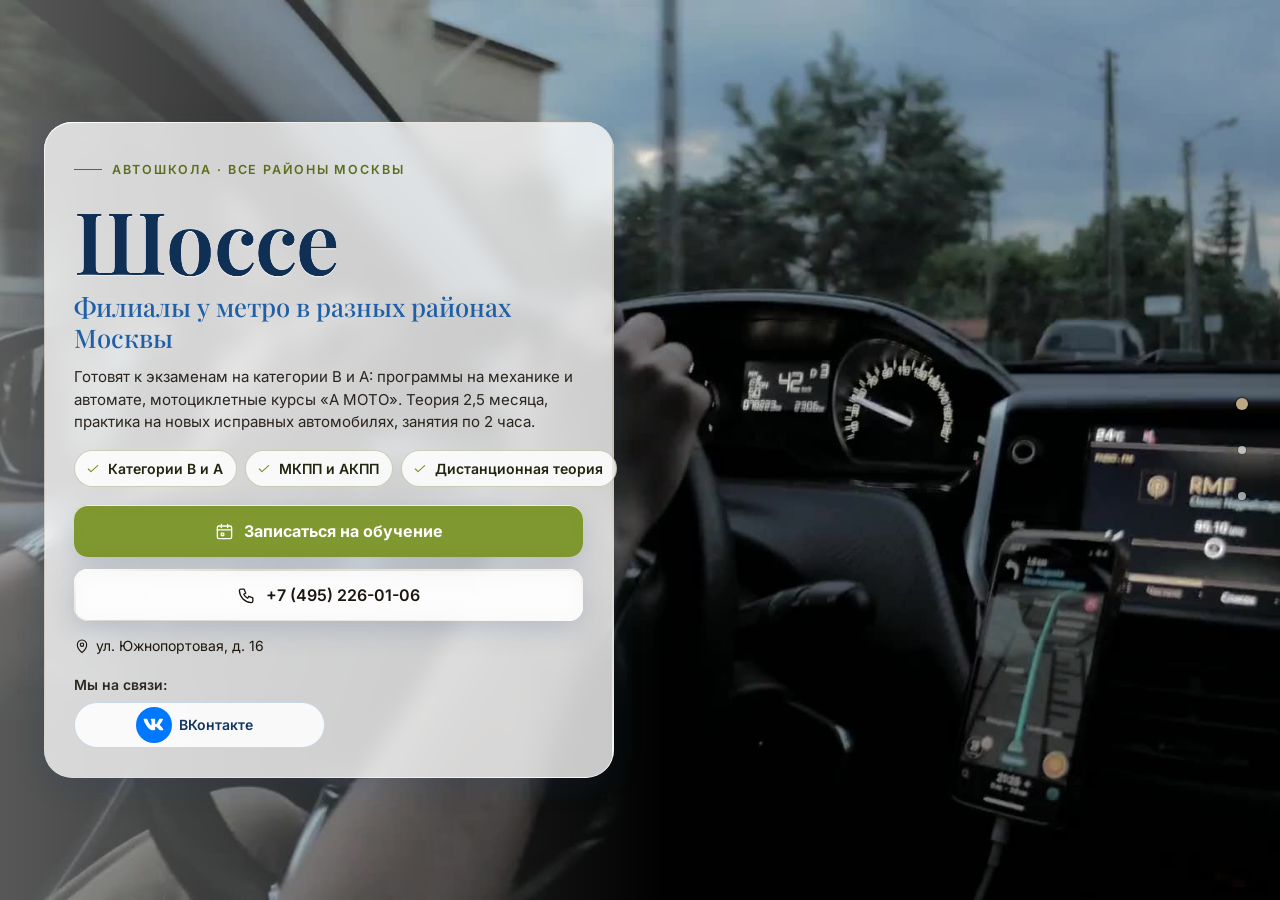
==== index.html @ 7fe6a86d "Автошкола: этап 1 — главная, цены, контакты" ====
<!DOCTYPE html>
<html lang="ru" data-theme="light">
<head>
<meta charset="utf-8">
<meta name="viewport" content="width=device-width, initial-scale=1, viewport-fit=cover">
<title>Автошкола «Шоссе» — права категории B в Москве, филиалы у метро, от 20 000 ₽</title>
<meta name="description" content="Автошкола «Шоссе» в Москве: категории B и A, МКПП и АКПП, практика на новых автомобилях, филиалы у метро. Программы от 20 000 ₽. Телефон +7 (495) 226-01-06.">
<meta name="robots" content="noindex, nofollow, noarchive">
<meta name="geo.region" content="RU-SPE">
<meta name="geo.placename" content="Санкт-Петербург">
<meta name="geo.position" content="59.8944504;30.4585142">
<meta name="ICBM" content="59.8944504, 30.4585142">
<meta property="og:type" content="website">
<meta property="og:locale" content="ru_RU">
<meta property="og:site_name" content="Автошкола «Шоссе»">
<meta property="og:title" content="Автошкола «Шоссе» — права категории B в Москве, филиалы у метро, от 20 000 ₽">
<meta property="og:description" content="Автошкола «Шоссе» в Москве: категории B и A, МКПП и АКПП, практика на новых автомобилях, филиалы у метро. Программы от 20 000 ₽. Телефон +7 (495) 226-01-06.">
<meta name="twitter:card" content="summary_large_image">
<meta name="twitter:title" content="Автошкола «Шоссе» — права категории B в Москве, филиалы у метро, от 20 000 ₽">
<meta name="twitter:description" content="Автошкола «Шоссе» в Москве: категории B и A, МКПП и АКПП, практика на новых автомобилях, филиалы у метро. Программы от 20 000 ₽. Телефон +7 (495) 226-01-06.">
<meta name="theme-color" content="#fbfef0">
<link rel="icon" href="data:image/svg+xml,%3Csvg%20xmlns%3D%22http%3A//www.w3.org/2000/svg%22%20viewBox%3D%220%200%2064%2064%22%3E%3Crect%20width%3D%2264%22%20height%3D%2264%22%20rx%3D%2214%22%20fill%3D%22%231f5fa8%22/%3E%3Ccircle%20cx%3D%2232%22%20cy%3D%2232%22%20r%3D%2217%22%20fill%3D%22none%22%20stroke%3D%22%23fff%22%20stroke-width%3D%225%22/%3E%3Ccircle%20cx%3D%2232%22%20cy%3D%2232%22%20r%3D%225%22%20fill%3D%22%23ffc54d%22/%3E%3C/svg%3E">
<script>document.documentElement.classList.add('js');try{var _i=parseInt(localStorage.getItem('nb_fs2'),10),_f=[1,1.15,1.3,1.5][_i];if(_f)document.documentElement.style.setProperty('--fs',_f)}catch(e){}</script>
<style id="hero-timing">:root{--hero-d:1.2s}</style>
<link rel="preload" as="image" href="img/hero-poster.jpg" fetchpriority="high">
<!-- шрифты лежат внутри сайта: Google Fonts у российской аудитории режется -->
<style>
@font-face{font-family:'Inter';font-style:normal;font-weight:400;font-display:swap;src:url(assets/fonts/inter-400-cyrillic-ext.woff2) format('woff2');unicode-range:U+0460-052F, U+1C80-1C8A, U+20B4, U+2DE0-2DFF, U+A640-A69F, U+FE2E-FE2F}
@font-face{font-family:'Inter';font-style:normal;font-weight:400;font-display:swap;src:url(assets/fonts/inter-400-cyrillic.woff2) format('woff2');unicode-range:U+0301, U+0400-045F, U+0490-0491, U+04B0-04B1, U+2116}
@font-face{font-family:'Inter';font-style:normal;font-weight:400;font-display:swap;src:url(assets/fonts/inter-400-latin-ext.woff2) format('woff2');unicode-range:U+0100-02BA, U+02BD-02C5, U+02C7-02CC, U+02CE-02D7, U+02DD-02FF, U+0304, U+0308, U+0329, U+1D00-1DBF, U+1E00-1E9F, U+1EF2-1EFF, U+2020, U+20A0-20AB, U+20AD-20C0, U+2113, U+2C60-2C7F, U+A720-A7FF}
@font-face{font-family:'Inter';font-style:normal;font-weight:400;font-display:swap;src:url(assets/fonts/inter-400-latin.woff2) format('woff2');unicode-range:U+0000-00FF, U+0131, U+0152-0153, U+02BB-02BC, U+02C6, U+02DA, U+02DC, U+0304, U+0308, U+0329, U+2000-206F, U+20AC, U+2122, U+2191, U+2193, U+2212, U+2215, U+FEFF, U+FFFD}
@font-face{font-family:'Inter';font-style:normal;font-weight:500;font-display:swap;src:url(assets/fonts/inter-500-cyrillic-ext.woff2) format('woff2');unicode-range:U+0460-052F, U+1C80-1C8A, U+20B4, U+2DE0-2DFF, U+A640-A69F, U+FE2E-FE2F}
@font-face{font-family:'Inter';font-style:normal;font-weight:500;font-display:swap;src:url(assets/fonts/inter-500-cyrillic.woff2) format('woff2');unicode-range:U+0301, U+0400-045F, U+0490-0491, U+04B0-04B1, U+2116}
@font-face{font-family:'Inter';font-style:normal;font-weight:500;font-display:swap;src:url(assets/fonts/inter-500-latin-ext.woff2) format('woff2');unicode-range:U+0100-02BA, U+02BD-02C5, U+02C7-02CC, U+02CE-02D7, U+02DD-02FF, U+0304, U+0308, U+0329, U+1D00-1DBF, U+1E00-1E9F, U+1EF2-1EFF, U+2020, U+20A0-20AB, U+20AD-20C0, U+2113, U+2C60-2C7F, U+A720-A7FF}
@font-face{font-family:'Inter';font-style:normal;font-weight:500;font-display:swap;src:url(assets/fonts/inter-500-latin.woff2) format('woff2');unicode-range:U+0000-00FF, U+0131, U+0152-0153, U+02BB-02BC, U+02C6, U+02DA, U+02DC, U+0304, U+0308, U+0329, U+2000-206F, U+20AC, U+2122, U+2191, U+2193, U+2212, U+2215, U+FEFF, U+FFFD}
@font-face{font-family:'Inter';font-style:normal;font-weight:600;font-display:swap;src:url(assets/fonts/inter-600-cyrillic-ext.woff2) format('woff2');unicode-range:U+0460-052F, U+1C80-1C8A, U+20B4, U+2DE0-2DFF, U+A640-A69F, U+FE2E-FE2F}
@font-face{font-family:'Inter';font-style:normal;font-weight:600;font-display:swap;src:url(assets/fonts/inter-600-cyrillic.woff2) format('woff2');unicode-range:U+0301, U+0400-045F, U+0490-0491, U+04B0-04B1, U+2116}
@font-face{font-family:'Inter';font-style:normal;font-weight:600;font-display:swap;src:url(assets/fonts/inter-600-latin-ext.woff2) format('woff2');unicode-range:U+0100-02BA, U+02BD-02C5, U+02C7-02CC, U+02CE-02D7, U+02DD-02FF, U+0304, U+0308, U+0329, U+1D00-1DBF, U+1E00-1E9F, U+1EF2-1EFF, U+2020, U+20A0-20AB, U+20AD-20C0, U+2113, U+2C60-2C7F, U+A720-A7FF}
@font-face{font-family:'Inter';font-style:normal;font-weight:600;font-display:swap;src:url(assets/fonts/inter-600-latin.woff2) format('woff2');unicode-range:U+0000-00FF, U+0131, U+0152-0153, U+02BB-02BC, U+02C6, U+02DA, U+02DC, U+0304, U+0308, U+0329, U+2000-206F, U+20AC, U+2122, U+2191, U+2193, U+2212, U+2215, U+FEFF, U+FFFD}
@font-face{font-family:'Inter';font-style:normal;font-weight:700;font-display:swap;src:url(assets/fonts/inter-700-cyrillic-ext.woff2) format('woff2');unicode-range:U+0460-052F, U+1C80-1C8A, U+20B4, U+2DE0-2DFF, U+A640-A69F, U+FE2E-FE2F}
@font-face{font-family:'Inter';font-style:normal;font-weight:700;font-display:swap;src:url(assets/fonts/inter-700-cyrillic.woff2) format('woff2');unicode-range:U+0301, U+0400-045F, U+0490-0491, U+04B0-04B1, U+2116}
@font-face{font-family:'Inter';font-style:normal;font-weight:700;font-display:swap;src:url(assets/fonts/inter-700-latin-ext.woff2) format('woff2');unicode-range:U+0100-02BA, U+02BD-02C5, U+02C7-02CC, U+02CE-02D7, U+02DD-02FF, U+0304, U+0308, U+0329, U+1D00-1DBF, U+1E00-1E9F, U+1EF2-1EFF, U+2020, U+20A0-20AB, U+20AD-20C0, U+2113, U+2C60-2C7F, U+A720-A7FF}
@font-face{font-family:'Inter';font-style:normal;font-weight:700;font-display:swap;src:url(assets/fonts/inter-700-latin.woff2) format('woff2');unicode-range:U+0000-00FF, U+0131, U+0152-0153, U+02BB-02BC, U+02C6, U+02DA, U+02DC, U+0304, U+0308, U+0329, U+2000-206F, U+20AC, U+2122, U+2191, U+2193, U+2212, U+2215, U+FEFF, U+FFFD}
@font-face{font-family:'Playfair Display';font-style:normal;font-weight:500;font-display:swap;src:url(assets/fonts/playfair-display-500-cyrillic.woff2) format('woff2');unicode-range:U+0301, U+0400-045F, U+0490-0491, U+04B0-04B1, U+2116}
@font-face{font-family:'Playfair Display';font-style:normal;font-weight:500;font-display:swap;src:url(assets/fonts/playfair-display-500-latin-ext.woff2) format('woff2');unicode-range:U+0100-02BA, U+02BD-02C5, U+02C7-02CC, U+02CE-02D7, U+02DD-02FF, U+0304, U+0308, U+0329, U+1D00-1DBF, U+1E00-1E9F, U+1EF2-1EFF, U+2020, U+20A0-20AB, U+20AD-20C0, U+2113, U+2C60-2C7F, U+A720-A7FF}
@font-face{font-family:'Playfair Display';font-style:normal;font-weight:500;font-display:swap;src:url(assets/fonts/playfair-display-500-latin.woff2) format('woff2');unicode-range:U+0000-00FF, U+0131, U+0152-0153, U+02BB-02BC, U+02C6, U+02DA, U+02DC, U+0304, U+0308, U+0329, U+2000-206F, U+20AC, U+2122, U+2191, U+2193, U+2212, U+2215, U+FEFF, U+FFFD}
@font-face{font-family:'Playfair Display';font-style:normal;font-weight:600;font-display:swap;src:url(assets/fonts/playfair-display-600-cyrillic.woff2) format('woff2');unicode-range:U+0301, U+0400-045F, U+0490-0491, U+04B0-04B1, U+2116}
@font-face{font-family:'Playfair Display';font-style:normal;font-weight:600;font-display:swap;src:url(assets/fonts/playfair-display-600-latin-ext.woff2) format('woff2');unicode-range:U+0100-02BA, U+02BD-02C5, U+02C7-02CC, U+02CE-02D7, U+02DD-02FF, U+0304, U+0308, U+0329, U+1D00-1DBF, U+1E00-1E9F, U+1EF2-1EFF, U+2020, U+20A0-20AB, U+20AD-20C0, U+2113, U+2C60-2C7F, U+A720-A7FF}
@font-face{font-family:'Playfair Display';font-style:normal;font-weight:600;font-display:swap;src:url(assets/fonts/playfair-display-600-latin.woff2) format('woff2');unicode-range:U+0000-00FF, U+0131, U+0152-0153, U+02BB-02BC, U+02C6, U+02DA, U+02DC, U+0304, U+0308, U+0329, U+2000-206F, U+20AC, U+2122, U+2191, U+2193, U+2212, U+2215, U+FEFF, U+FFFD}
/* ===== Notary site — generator stylesheet (light warm base, dark theme by toggle) ===== */
:root{
  --p100:#665230; --p90:#97825e; --p80:#bba887; --p70:#c2b9a9; --p50:#dad5ce; --p40:#e0dedb;
  --p30:#eeece9; --p20:#f1f1f0; --p10:#f8f8f8; --n100:#0e0f11; --n90:#3c404b; --n10:#fff;

  --bg:var(--p10); --bg2:var(--p20); --bg3:var(--p30); --card:var(--n10); --text:var(--n100); --muted:var(--n90);
  --line:var(--p50); --line2:var(--p40); --accent:var(--p90); --accent-d:var(--p100); --accent-l:var(--p80); --accent-soft:var(--p30);
  --on-accent:#fff; --shadow:0 1px 10px rgba(51,51,51,.10); --shadow-lg:0 12px 40px rgba(30,24,10,.14);
  --hero-ov1:rgba(14,15,17,.72); --hero-ov2:rgba(14,15,17,.30); --sec-ov:rgba(248,248,248,.72);
  --ok:#2e8b57; --bad:#b4453b;
  /* те же цвета составляющими: rgba() понимают все браузеры, color-mix() — нет */
  --bg-rgb:248,248,248; --card-rgb:255,255,255; --accent-rgb:151,130,94; --ok-rgb:46,139,87;

  --zc:var(--fs); --fs:1; --vwu:calc(1vw / var(--fs)); --vhu:calc(1vh / var(--fs));   /* масштаб текста (А−/А+) и «честные» vw/vh под ним */
  --hdr-h:68px; --bar-h:70px; --vh:calc(100*var(--vhu)); --gap:24px; --radius:14px; --radius-s:10px;
  --font:"Inter",Tahoma,Arial,sans-serif; --serif:"Playfair Display",Georgia,"Times New Roman",serif;
  --ease:cubic-bezier(.65,.05,.36,1); --speed:520ms;
}
html[data-theme="dark"]{
  --bg:#17150f; --bg2:#1d1a13; --bg3:#252117; --card:#221e15; --text:#f1ebdf; --muted:#b9ae98;
  --line:#3a3325; --line2:#2f2a1e; --accent:#c9b17f; --accent-d:#e0cf9f; --accent-l:#8d7b58; --accent-soft:#2a251a;
  --on-accent:#17150f; --shadow:0 1px 12px rgba(0,0,0,.45); --shadow-lg:0 14px 40px rgba(0,0,0,.55);
  --hero-ov1:rgba(10,9,6,.80); --hero-ov2:rgba(10,9,6,.40); --sec-ov:rgba(16,15,12,.76);
  --bg-rgb:23,21,15; --card-rgb:34,30,21; --accent-rgb:201,177,127;
}

*,*::before,*::after{box-sizing:border-box}
/* А−/А+: весь сайт — шапка, плашки, меню, формы, окна — растёт пропорционально, как при увеличении масштаба в браузере */
html{-webkit-text-size-adjust:100%;scroll-behavior:auto;zoom:var(--fs,1)}
html,body{height:100%;margin:0;overflow:hidden;background:var(--bg);color:var(--text);
  font-family:var(--font);font-size:16px;line-height:1.55;-webkit-font-smoothing:antialiased}
body{overscroll-behavior:none;position:relative}
a{color:inherit;text-decoration:none}
img{display:block;max-width:100%}
button{font:inherit;color:inherit;background:none;border:0;padding:0;cursor:pointer}
input,select,textarea{font:inherit;color:inherit}
h1,h2,h3,h4,p{margin:0}
ul{margin:0;padding:0;list-style:none}
svg{display:block}
.ico{width:22px;height:22px;stroke:currentColor;fill:none;stroke-width:1.7;stroke-linecap:round;stroke-linejoin:round;flex:none}
.vh{position:absolute!important;width:1px;height:1px;overflow:hidden;clip:rect(0 0 0 0);white-space:nowrap}

/* ---------- typography helpers ---------- */
.kicker{display:inline-flex;align-items:center;gap:10px;font-size:13px;font-weight:600;letter-spacing:.14em;text-transform:uppercase;color:var(--accent)}
.kicker::before{content:"";width:28px;height:1px;background:var(--accent)}
.h2{font-size:clamp(26px,calc(3.2*var(--vwu,1vw)),40px);font-weight:600;letter-spacing:-.02em;line-height:1.12;margin-top:10px}
.lead{color:var(--muted);font-size:17px;max-width:640px;margin-top:12px}
.sec-head{margin-bottom:28px}
#contacts .sec-head{margin-bottom:18px}

/* ---------- buttons ---------- */
.btn{display:inline-flex;align-items:center;justify-content:center;gap:10px;min-height:48px;padding:0 22px;border-radius:999px;
  font-weight:600;font-size:15px;line-height:1;border:1.5px solid transparent;transition:background .25s,color .25s,border-color .25s,transform .2s,box-shadow .25s;white-space:nowrap}
.btn:active{transform:translateY(1px)}
.btn-primary{background:var(--accent-d);color:var(--on-accent);border-color:var(--accent-d)}
.btn-primary:hover{background:var(--accent);border-color:var(--accent);color:#fff}
html[data-theme="dark"] .btn-primary:hover{color:#17150f}
.btn-ghost{border-color:var(--line);color:var(--text);background:var(--card)}
.btn-ghost:hover{border-color:var(--accent);color:var(--accent-d)}
.btn-light{background:rgba(255,255,255,.14);color:#fff;border-color:rgba(255,255,255,.55);backdrop-filter:blur(6px)}
.btn-light:hover{background:#fff;color:var(--n100)}
.btn-white{background:#fff;color:var(--n100);border-color:#fff}
.btn-white:hover{background:var(--p30);border-color:var(--p30)}
.btn .ico{width:18px;height:18px}
.btn-sm{min-height:44px;padding:0 16px;font-size:14px}

/* ---------- header ---------- */
.hdr{position:fixed;top:0;left:0;right:0;height:var(--hdr-h);z-index:200;display:flex;align-items:center;
  zoom:calc(1 / var(--zc,1)); --vwu:1vw; --vhu:1vh;   /* А−/А+ шапку не трогают: она всегда как при 100 % (страница в zoom, шапка — встречный zoom) */
  background:rgba(var(--bg-rgb),.88);backdrop-filter:blur(12px);-webkit-backdrop-filter:blur(12px);
  border-bottom:1px solid var(--line2);transition:background .3s}
.hdr-in{width:100%;max-width:1280px;margin:0 auto;padding:0 28px;display:flex;align-items:center;gap:24px}
.brand{display:flex;align-items:center;gap:12px;min-width:0;min-height:44px}
.mono-img{object-fit:contain;background:#fff;padding:2px;box-sizing:border-box}
.mono{width:42px;height:42px;border-radius:12px;background:var(--accent-d);color:var(--on-accent);display:grid;place-items:center;
  font-family:var(--serif);font-size:20px;font-weight:600;flex:none;letter-spacing:.02em}
.brand-t{display:flex;flex-direction:column;line-height:1.15;min-width:0}
.brand-n{font-weight:600;font-size:15px;white-space:nowrap;overflow:hidden;text-overflow:ellipsis}
.brand-s{font-size:13px;color:var(--muted);white-space:nowrap;overflow:hidden;text-overflow:ellipsis}
.nav{display:flex;align-items:center;gap:4px;margin-left:auto}
.nav > li{position:relative}
.nav-a{display:inline-flex;align-items:center;gap:6px;min-height:44px;padding:10px 12px;border-radius:8px;font-size:14px;font-weight:500;color:var(--text);opacity:.8;transition:opacity .2s,background .2s}
.nav-a:hover,.nav-a.cur,.nav > li.open > .nav-a{opacity:1;background:var(--bg3)}
.nav-a .chev{width:14px;height:14px;transition:transform .25s}
.nav > li.open > .nav-a .chev{transform:rotate(180deg)}
.hdr-tools{display:flex;align-items:center;gap:6px;margin-left:8px}
.tool{width:44px;height:44px;border-radius:10px;display:grid;place-items:center;color:var(--text);opacity:.8;transition:background .2s,opacity .2s}
.tool:hover{background:var(--bg3);opacity:1}
.tool .ico{width:20px;height:20px}
.tool-lang{width:auto;padding:0 10px;gap:6px;font-size:13px;font-weight:600;letter-spacing:.04em;display:flex;align-items:center}
.lang-wrap{position:relative}
.lang-dd{position:absolute;right:0;top:calc(100% + 8px);background:var(--card);border:1px solid var(--line);border-radius:12px;box-shadow:var(--shadow-lg);
  padding:6px;min-width:190px;display:none;z-index:210}
.lang-wrap.open .lang-dd{display:block}
.lang-dd button,.lang-dd a{display:flex;width:100%;align-items:center;gap:10px;min-height:44px;padding:9px 12px;border-radius:8px;font-size:14px;text-align:left}
.lang-dd button:hover,.lang-dd a:hover{background:var(--bg3)}
.lang-dd button.cur,.lang-dd a.cur{color:var(--accent-d);font-weight:600}
.lang-dd b{font-size:13px;letter-spacing:.08em;width:26px;color:var(--muted)}
.hdr-book{margin-left:4px}
.burger{display:none}
.moon,.sun{display:none}
html[data-theme="dark"] .sun{display:block}
html:not([data-theme="dark"]) .moon{display:block}

/* mega menu */
.mega{position:absolute;left:50%;top:calc(100% + 10px);transform:translateX(-50%);width:min(980px,calc(calc(100*var(--vwu,1vw)) - 40px));
  background:var(--card);border:1px solid var(--line);border-radius:16px;box-shadow:var(--shadow-lg);padding:20px;display:none;z-index:210}
.nav > li.open > .mega{display:block}
.mega-head{display:flex;justify-content:space-between;align-items:baseline;gap:16px;padding:0 6px 14px;border-bottom:1px solid var(--line2);margin-bottom:12px}
.mega-head b{font-size:14px}
.mega-head span{font-size:13px;color:var(--muted)}
.mega-grid{display:grid;grid-template-columns:repeat(2,1fr);gap:4px}
.mega-it{display:flex;gap:12px;align-items:flex-start;padding:10px 12px;border-radius:10px;text-align:left;width:100%;transition:background .2s}
.mega-it:hover{background:var(--bg3)}
.mega-it .cic{width:38px;height:38px;border-radius:10px;background:var(--accent-soft);color:var(--accent-d);display:grid;place-items:center;flex:none}
.mega-it .cic .ico{width:20px;height:20px}
.mega-it b{display:block;font-size:14px;font-weight:600}
.mega-it small{display:block;font-size:13px;color:var(--muted);line-height:1.35;margin-top:2px}
.mega-it em{font-style:normal;font-size:13px;color:var(--accent);margin-top:3px;display:block}

/* mobile menu */
.mmenu{position:fixed;top:calc(var(--hdr-h) / var(--zc,1));left:0;right:0;bottom:var(--bar-h);z-index:190;background:var(--bg);overflow-y:auto;padding:14px 18px 30px;display:none}
.mmenu.open{display:block}
.mmenu a,.mmenu .macc > button{display:flex;align-items:center;justify-content:space-between;width:100%;padding:14px 6px;border-bottom:1px solid var(--line2);font-size:17px;font-weight:500;text-align:left}
.mmenu .macc > button .chev{width:18px;height:18px;transition:transform .25s}
.mmenu .macc.open > button .chev{transform:rotate(180deg)}
.mmenu .macc-list{display:none;padding:4px 0 8px}
.mmenu .macc.open .macc-list{display:block}
.mmenu .macc-list button{display:flex;align-items:center;gap:12px;width:100%;padding:11px 8px;border-radius:10px;text-align:left;font-size:15px}
.mmenu .macc-list button:hover{background:var(--bg3)}
.mmenu .macc-list .cic{width:32px;height:32px;border-radius:8px;background:var(--accent-soft);color:var(--accent-d);display:grid;place-items:center;flex:none}
.mmenu .macc-list .cic .ico{width:17px;height:17px}
.mmenu-foot{display:flex;flex-wrap:wrap;gap:8px;margin-top:18px}
.mmenu-foot .btn{flex:1}

/* ---------- full-page scroller ---------- */
.fp{position:relative;width:100%;height:var(--vh);overflow:hidden}
.fp-track{will-change:transform;transition:transform var(--speed) var(--ease)}
.fp-track.no-anim{transition:none}
.sec{position:relative;height:var(--vh);width:100%;overflow:hidden}
.sec-scroll{height:100%;overflow-y:auto;overflow-x:hidden;display:flex;flex-direction:column;
  padding:calc(var(--hdr-h) / var(--zc,1) + 20px) 28px calc(var(--bar-h) + 96px);-webkit-overflow-scrolling:touch;scrollbar-width:thin;scrollbar-color:var(--line) transparent}
.wrap{margin:auto;width:100%;max-width:1180px}
.sec-alt{background:var(--bg2)}

/* reveal animation */
.rv{opacity:0;transform:translateY(18px);transition:opacity .7s ease,transform .7s ease;transition-delay:calc(var(--i,0) * 90ms)}
.sec.active .rv{opacity:1;transform:none}

/* side dots */
.dots{position:fixed;right:16px;top:50%;transform:translateY(-50%);z-index:150;display:flex;flex-direction:column;gap:2px}
.dots button{position:relative;width:44px;height:44px;display:grid;place-items:center}
.dots button::after{content:"";width:8px;height:8px;border-radius:50%;background:var(--muted);opacity:.45;transition:transform .25s,opacity .25s,background .25s}
.dots button:hover::after{opacity:.9}
.dots button.cur::after{background:var(--accent);opacity:1;transform:scale(1.5)}
.dots button span{position:absolute;right:32px;top:50%;transform:translateY(-50%) translateX(6px);background:var(--n100);color:#fff;font-size:13px;
  padding:5px 10px;border-radius:6px;white-space:nowrap;opacity:0;pointer-events:none;transition:opacity .2s,transform .2s}
.dots button:hover span{opacity:1;transform:translateY(-50%)}
.sec-hero ~ .dots{color:#fff}
body[data-sec="0"] .dots button::after{background:#fff}
body[data-sec="0"] .dots button.cur::after{background:var(--p80)}

.sec:not(.sec-hero) .sec-scroll{position:relative;z-index:1}

.status{display:inline-flex;align-items:center;gap:8px;padding:8px 14px 8px 10px;border-radius:999px;background:rgba(255,255,255,.12);border:1px solid rgba(255,255,255,.28);font-size:13px;backdrop-filter:blur(6px)}
.status i{width:9px;height:9px;border-radius:50%;background:#7bd389;box-shadow:0 0 0 3px rgba(123,211,137,.28)}
.status.closed i{background:#f08a7e;box-shadow:0 0 0 3px rgba(240,138,126,.28)}
.status.soon i{background:#f0c674;box-shadow:0 0 0 3px rgba(240,198,116,.28)}
.status span{opacity:.85}
.addr-link{display:inline-flex;align-items:center;gap:6px;border-bottom:1px solid currentColor;padding:13px 0 14px;margin:-13px 0 -14px;transition:color .2s}
.addr-link:hover{color:var(--accent)}
.addr-link .ico{width:16px;height:16px}

/* ---------- services ---------- */
.svc-grid{display:grid;grid-template-columns:repeat(5,1fr);gap:14px}
.svc{display:flex;flex-direction:column;align-items:flex-start;gap:10px;padding:18px 16px 16px;border-radius:var(--radius);background:var(--card);border:1px solid var(--line2);
  text-align:left;min-height:170px;transition:transform .25s,box-shadow .25s,border-color .25s;position:relative}
.svc:hover{transform:translateY(-3px);box-shadow:var(--shadow-lg);border-color:var(--accent-l)}
.svc .cic{width:44px;height:44px;border-radius:12px;background:var(--accent-soft);color:var(--accent-d);display:grid;place-items:center}
.svc b{font-size:15px;font-weight:600;line-height:1.3}
.svc small{font-size:13px;color:var(--muted);line-height:1.35}
.svc em{font-style:normal;font-size:13px;color:var(--accent);margin-top:auto;padding-top:6px;display:inline-flex;align-items:center;gap:4px}
.svc em .ico{width:12px;height:12px}

/* ---------- about ---------- */
.about{display:grid;grid-template-columns:1.15fr .85fr;gap:48px;align-items:start}
.about-txt p{color:var(--muted);margin-top:14px;font-size:16px}
.about-txt p:first-of-type{color:var(--text)}
.quote{margin-top:22px;padding:16px 20px;border-left:3px solid var(--accent);background:var(--card);border-radius:0 12px 12px 0;font-family:var(--serif);font-size:18px;line-height:1.45;color:var(--text)}
.creds{display:grid;gap:10px}
.cred{display:flex;gap:14px;align-items:center;padding:14px 16px;border-radius:12px;background:var(--card);border:1px solid var(--line2)}
.cred .cic{width:40px;height:40px;border-radius:10px;background:var(--accent-soft);color:var(--accent-d);display:grid;place-items:center;flex:none}
.cred .cic .ico{width:20px;height:20px}
.cred small{display:block;font-size:13px;color:var(--muted);text-transform:uppercase;letter-spacing:.06em}
.cred b{display:block;font-size:15px;font-weight:600;line-height:1.3}
.chips{display:flex;flex-wrap:wrap;gap:8px;margin-top:16px}
.chips li{padding:8px 14px;border-radius:999px;border:1px solid var(--accent-l);color:var(--accent-d);font-size:13.5px;font-weight:500;background:var(--card)}
.strong-lbl{margin-top:22px;font-size:13px;text-transform:uppercase;letter-spacing:.1em;color:var(--muted)}

/* ---------- how ---------- */
.steps{display:grid;grid-template-columns:repeat(5,1fr);gap:16px;position:relative;margin-top:14px}
.steps::before{content:"";position:absolute;left:8%;right:8%;top:30px;height:1px;background:var(--line)}
.step{position:relative;padding:0 8px}
.step-n{width:60px;height:60px;border-radius:50%;background:var(--card);border:1.5px solid var(--accent-l);color:var(--accent-d);display:grid;place-items:center;
  font-family:var(--serif);font-size:24px;font-weight:600;position:relative;z-index:1;transition:background .4s,color .4s}
.sec.active .step-n{animation:pop .6s var(--ease) both;animation-delay:calc(var(--i) * 140ms + 150ms)}
@keyframes pop{0%{transform:scale(.6);opacity:0}60%{transform:scale(1.08);opacity:1}100%{transform:scale(1)}}
.step b{display:block;margin-top:16px;font-size:17px;font-weight:600}
.step p{color:var(--muted);font-size:14.5px;margin-top:6px}

/* ---------- reviews ---------- */
.reviews{display:grid;grid-template-columns:300px 1fr;gap:28px;align-items:start}
.rsum{background:var(--card);border:1px solid var(--line2);border-radius:var(--radius);padding:26px 24px;text-align:center}
.rsum .big{font-family:var(--serif);font-size:64px;line-height:1;font-weight:500;color:var(--accent-d)}
.stars{display:inline-flex;gap:3px;--fill:100%}
.stars svg{width:20px;height:20px}
.stars .st{fill:var(--line);stroke:none}
.stars .st.on{fill:#e7b73b}
.stars .st.half{fill:url(#halfgrad)}
.rsum .stars{margin-top:8px}
.rsum p{color:var(--muted);font-size:13.5px;margin-top:10px;line-height:1.4}
.rsum .btn{margin-top:16px;width:100%}
.rsum .gis{display:block;margin:10px 0 -14px;padding:14px 0;font-size:13px;color:var(--accent-d);text-decoration:underline;text-underline-offset:3px}
.rgrid{display:grid;grid-template-columns:repeat(2,1fr);gap:14px}
.rev{background:var(--card);border:1px solid var(--line2);border-radius:var(--radius);padding:20px;display:flex;flex-direction:column;gap:10px}
.rev .stars svg{width:15px;height:15px}
.rev p{font-size:14.5px;line-height:1.5;flex:1}
.rev p::before{content:"“";font-family:var(--serif);color:var(--accent);font-size:22px;line-height:0;margin-right:4px;vertical-align:-6px}
.rev-meta{display:flex;flex-wrap:wrap;justify-content:space-between;gap:4px 10px;align-items:baseline;font-size:13px;color:var(--muted)}
.rev-meta b{color:var(--text);font-weight:600}
.rev-src{display:inline-flex;align-items:center;gap:5px;white-space:nowrap;margin-left:auto}
.rev-src i{width:6px;height:6px;border-radius:50%;background:var(--accent)}
.rev-sample{color:var(--muted);font-style:italic;opacity:.85}
.rev-real{color:var(--accent-d);font-weight:600}
.rev-real i{background:var(--ok)}
.rev-is-real{border-color:var(--accent-l)}
.demo-note{margin-top:14px;max-width:760px;font-size:13.5px;line-height:1.45;color:var(--muted);background:var(--accent-soft);
  border-left:3px solid var(--accent);border-radius:0 8px 8px 0;padding:8px 12px}
.rnote{margin-top:14px;font-size:13px;color:var(--muted)}

/* ---------- faq ---------- */
.faq{display:grid;grid-template-columns:1fr 1fr;gap:0 32px;align-items:start}
.faq-col{display:flex;flex-direction:column}
.fq{border-bottom:1px solid var(--line)}
.fq > button{display:flex;width:100%;align-items:center;justify-content:space-between;gap:16px;min-height:44px;padding:16px 4px;text-align:left;font-weight:600;font-size:15.5px;line-height:1.35}
.fq > button .pl{width:26px;height:26px;border-radius:50%;border:1px solid var(--line);display:grid;place-items:center;flex:none;color:var(--accent-d);transition:transform .3s,background .3s}
.fq > button .pl .ico{width:14px;height:14px}
.fq.open > button .pl{transform:rotate(45deg);background:var(--accent-soft)}
.fq-a{display:grid;grid-template-rows:0fr;transition:grid-template-rows .35s var(--ease)}
.fq.open .fq-a{grid-template-rows:1fr}
.fq-a > div{overflow:hidden}
.fq-a p{color:var(--muted);font-size:14.5px;padding:0 4px 16px;line-height:1.55}
.fq-a .faq-note{font-size:13px;color:var(--accent-d);padding-bottom:6px}
.fq-a .faq-note:empty{display:none}

/* ---------- contacts ---------- */
.contacts{display:grid;grid-template-columns:1fr 1.05fr 1fr;gap:18px;align-items:stretch}
.contacts .cbox{padding:16px 18px}
.cbox{background:var(--card);border:1px solid var(--line2);border-radius:var(--radius);padding:20px}
.cl{display:grid;gap:12px}
.cl li{display:flex;gap:12px;align-items:flex-start}
.cl .cic{width:36px;height:36px;border-radius:10px;background:var(--accent-soft);color:var(--accent-d);display:grid;place-items:center;flex:none}
.cl .cic .ico{width:18px;height:18px}
.cl small{display:block;font-size:13px;color:var(--muted);text-transform:uppercase;letter-spacing:.06em}
.cl b{display:block;font-weight:500;font-size:15px;line-height:1.4}
.cl a.tel,.cl a.mail{display:block;padding:14px 0;margin:-14px 0}
.cl a.tel:hover,.cl a.mail:hover{color:var(--accent-d)}
.hours-link{display:inline-block;font-size:13px;color:var(--accent-d);text-decoration:underline;text-underline-offset:3px;padding:14px 0;margin:-14px 0}
.cl .msgs{display:flex;gap:8px;margin-top:4px;flex-wrap:wrap}
.cl .msgs a{display:inline-flex;align-items:center;gap:6px;padding:6px 10px;border-radius:8px;border:1px solid var(--line);font-size:13px;min-height:44px}
.cl .msgs a .ico{width:16px;height:16px}
.mapbox{display:flex;flex-direction:column;gap:12px;padding:12px}
.map{flex:1;min-height:280px;border-radius:10px;overflow:hidden;border:1px solid var(--line);background:var(--bg3);position:relative}
.map iframe{width:100%;height:100%;border:0;position:absolute;inset:0}
.map-actions{display:flex;gap:8px;flex-wrap:wrap}
.map-actions .btn{flex:1;min-height:44px;font-size:14px;padding:0 12px}

/* form */
.form h3{font-size:19px;font-weight:600}
.form .fdesc{color:var(--muted);font-size:13.5px;margin-top:6px}
.fg{display:grid;gap:8px;margin-top:12px}
.f2{display:grid;grid-template-columns:1fr 1fr;gap:10px}
.fld{display:flex;flex-direction:column;gap:4px}
.fld label{font-size:13px;color:var(--muted);font-weight:500}
.fld input,.fld select,.fld textarea{width:100%;background:var(--bg);border:1px solid var(--line);border-radius:10px;padding:8px 12px;font-size:14px;transition:border-color .2s,box-shadow .2s;min-height:44px}
.fld textarea{min-height:48px;resize:vertical}
.fld input:focus,.fld select:focus,.fld textarea:focus{outline:0;border-color:var(--accent);box-shadow:0 0 0 3px rgba(var(--accent-rgb),.22)}
.fld.err input,.fld.err select{border-color:var(--bad)}
.ferr{font-size:13px;color:var(--bad);display:none}
.fld.err .ferr{display:block}
.fnote{font-size:13px;color:var(--muted);margin-top:8px;line-height:1.4}
.fok{display:none;margin-top:10px;padding:10px 12px;border-radius:10px;background:rgba(var(--ok-rgb),.12);color:var(--ok);font-size:13.5px}
.fok.show{display:block}

.foot{margin-top:18px;padding-top:12px;padding-left:250px;flex-wrap:nowrap;align-items:flex-start;border-top:1px solid var(--line2);display:flex;justify-content:space-between;gap:16px;flex-wrap:wrap;font-size:13px;color:var(--muted)}
.foot p{max-width:none}
.foot .fl{white-space:nowrap;flex:none}
.foot .fl a{margin-left:14px;padding:14px 0;margin-top:-14px;margin-bottom:-14px;display:inline-block;min-width:44px;text-align:center;text-decoration:underline;text-underline-offset:3px}

/* ---------- bottom bar ---------- */
.bar{position:fixed;inset:auto 0 0;z-index:300;background:var(--card);box-shadow:0 -1px 10px rgba(51,51,51,.1);border-top:1px solid var(--line2);
  padding:6px 0;padding-bottom:calc(6px + env(safe-area-inset-bottom,0px))}
.bar-in{display:flex;justify-content:space-around;align-items:center;max-width:1080px;margin:0 auto}
.bi{display:flex;flex-direction:column;align-items:center;gap:5px;padding:8px 24px;border-radius:10px;font-size:13.5px;line-height:1;color:var(--text);opacity:.65;
  transition:opacity .3s,background .3s,color .3s;flex:1;max-width:190px;min-width:0}
.bi span{white-space:nowrap;max-width:100%;overflow:hidden;text-overflow:ellipsis}
.bi .ico{width:24px;height:24px}
.bi:hover{opacity:1;background:var(--bg3)}
.bi.cur{opacity:1;color:var(--accent-d)}


/* ---------- modals ---------- */
.modal{position:fixed;inset:0;z-index:400;background:rgba(14,15,17,.62);display:none;align-items:center;justify-content:center;padding:20px}
.modal.open{display:flex}
.mbox{background:var(--card);color:var(--text);border-radius:18px;width:100%;max-width:560px;max-height:min(calc(86*var(--vhu,1vh)),860px);overflow:auto;padding:26px 26px 22px;position:relative;box-shadow:var(--shadow-lg);
  animation:mup .3s var(--ease)}
@keyframes mup{from{opacity:0;transform:translateY(16px) scale(.98)}to{opacity:1;transform:none}}
.mbox-lg{max-width:760px}
.mclose{position:absolute;top:12px;right:12px;width:44px;height:44px;border-radius:50%;display:grid;place-items:center;color:var(--muted)}
.mclose:hover{background:var(--bg3);color:var(--text)}
.mbox h3{font-size:22px;font-weight:600;padding-right:36px}
.mbox .msub{color:var(--muted);font-size:14px;margin-top:4px}
.hours-t{width:100%;border-collapse:collapse;margin-top:16px;font-size:15px}
.hours-t td{padding:9px 6px;border-bottom:1px solid var(--line2)}
.hours-t td:last-child{text-align:right;font-weight:500;white-space:nowrap}
.hours-t tr.today td{color:var(--accent-d);font-weight:600}
.hours-t tr.today td:first-child::after{content:" · " attr(data-today);font-weight:400;font-size:13px;color:var(--muted)}
.hours-t tr.off td:last-child{color:var(--muted);font-weight:400}
.mnote{margin-top:14px;padding:12px 14px;border-radius:10px;background:var(--bg2);font-size:13.5px;color:var(--muted)}
.mnote b{display:block;color:var(--text);margin-bottom:3px;font-size:13px}
.mcontacts{display:flex;flex-wrap:wrap;gap:8px;margin-top:14px}
.mcontacts a{display:inline-flex;align-items:center;gap:7px;min-height:44px;padding:9px 13px;border-radius:10px;border:1px solid var(--line);font-size:13.5px}
.mcontacts a .ico{width:16px;height:16px}
.mcontacts a:hover{border-color:var(--accent)}
/* способы записи: позвонить, написать на почту, заказать обратный звонок */
.bk-opts{display:grid;gap:10px;margin-top:14px}
.bk-opt{display:flex;align-items:center;gap:14px;min-height:60px;padding:10px 16px;border-radius:14px;border:1px solid var(--line);background:var(--bg3);color:var(--text);font-size:16px;font-weight:600;text-align:left;text-decoration:none;transition:border-color .2s,background .2s}
.bk-opt:hover{border-color:var(--accent);background:var(--accent-soft)}
.bk-opt .ico{width:24px;height:24px;color:var(--accent-d);flex:none}
.bk-opt small{display:block;font-weight:400;font-size:13px;color:var(--muted);margin-top:1px}
.mbox-book{max-width:440px}
/* оплата значками, подпись у общего телефона */
.pay-pills{display:flex;flex-wrap:wrap;gap:6px;margin-top:5px}
.pay-pill{display:inline-flex;align-items:center;gap:6px;padding:4px 11px 4px 9px;border-radius:999px;border:1px solid var(--line);background:var(--bg3);font-size:13px;font-weight:600;line-height:1.3;white-space:nowrap}
.pay-pill .ico{width:15px;height:15px;color:var(--accent-d)}
.pay-pill.pay-logo{background:#fff;border-color:rgba(0,0,0,.12);padding:3px 11px;min-height:28px}
.pay-pill.pay-logo img{display:block;height:17px;width:auto}
.pay-pill.pay-logo img[src$="sbp.svg"]{height:20px}

.brand-t{display:flex;flex-direction:column;justify-content:center;gap:2px;line-height:1.1;min-width:0}
.brand-s{display:block;font-size:10.5px;font-weight:600;letter-spacing:.16em;text-transform:uppercase;color:var(--muted);white-space:nowrap;overflow:visible;text-overflow:clip}
.brand-n{font-size:16px;font-weight:600;white-space:nowrap;overflow:visible;text-overflow:clip}
.nav-a{white-space:nowrap}
#navServices{position:static}
.mega{max-height:calc(calc(100*var(--vhu,1vh)) - var(--hdr-h) - 24px);overflow-y:auto;top:calc(100% + 6px);width:min(980px,calc(calc(100*var(--vwu,1vw)) - 32px))}
@media screen and (max-width:760px){.mega-grid{grid-template-columns:1fr}}
@media screen and (max-width:479px){.brand-t{display:flex}.brand-s{font-size:9px;letter-spacing:.14em}.brand-n{font-size:12.5px;white-space:normal;line-height:1.12}}
.bk-inline{grid-template-columns:repeat(3,1fr);gap:8px}
.bk-inline .bk-opt{flex-direction:column;justify-content:center;gap:5px;min-height:76px;padding:9px 6px;font-size:13.5px;text-align:center;line-height:1.2}
.bk-inline .bk-opt .ico{width:22px;height:22px}
.bk-inline .bk-opt small{display:none}
/* services modal */
.svc-list{margin-top:16px;display:grid;grid-template-columns:1fr 1fr;gap:6px}
.svc-list button{display:flex;gap:10px;align-items:center;width:100%;min-height:44px;text-align:left;padding:10px 12px;border-radius:10px;font-size:14px;line-height:1.35;border:1px solid var(--line2);background:var(--bg)}
.svc-list button:hover{border-color:var(--accent);background:var(--accent-soft)}
.svc-list button .ico{width:16px;height:16px;color:var(--accent);margin-top:2px}
.mhint{font-size:13px;color:var(--muted);margin-top:12px}
.mhead{display:flex;gap:14px;align-items:center;padding-right:36px}
.mhead .cic{width:48px;height:48px;border-radius:12px;background:var(--accent-soft);color:var(--accent-d);display:grid;place-items:center;flex:none}

/* ---------- responsive ---------- */
@media (max-width:1200px){
  .svc-grid{grid-template-columns:repeat(5,1fr)}
  .svc{min-height:160px;padding:14px}
  .svc small{display:none}
}
@media screen and (max-width:991px){
  :root{--hdr-h:62px}
  .nav,.hdr-book{display:none}
  .burger{display:grid}
  .hdr-in{padding:0 18px;gap:12px}
}
@media (max-width:991px){
  :root{--bar-h:64px}
  .sec-scroll{padding:calc(var(--hdr-h) / var(--zc,1) + 16px) 22px calc(var(--bar-h) + 96px)}
  .dots{right:8px;gap:8px}
  .dots button span{display:none}
  .svc-grid{grid-template-columns:repeat(3,1fr);gap:10px}
  .svc{min-height:0}
  .about{grid-template-columns:1fr;gap:22px}
  .steps{grid-template-columns:repeat(5,1fr);gap:10px}
  .step-n{width:48px;height:48px;font-size:20px}
  .step b{font-size:15px}.step p{font-size:13px}
  .reviews{grid-template-columns:1fr;gap:16px}
  .rsum{display:flex;align-items:center;gap:18px;text-align:left;padding:16px 18px}
  .rsum .big{font-size:44px}.rsum .stars{margin:0}.rsum p{margin:0;flex:1}.rsum .btn{margin:0;width:auto}.rsum .gis{display:none}
  .faq{grid-template-columns:1fr;gap:0}
  .contacts{grid-template-columns:1fr 1fr}
  .foot{padding-left:0}
  .contacts .form{grid-column:1 / -1}
  .map{min-height:240px}
  .bi{padding:10px 12px;font-size:13px}
}
@media (max-width:767px){
  :root{--bar-h:62px}
  .h2{font-size:26px}
  .lead{font-size:15px}
  .sec-head{margin-bottom:18px}
  .sec-scroll{padding-left:16px;padding-right:16px}
  .svc-grid{grid-template-columns:repeat(2,1fr);gap:10px}
  .svc{padding:12px;gap:8px}
  .svc .cic{width:36px;height:36px}
  .svc b{font-size:13.5px}
  .svc em{display:none}
  .steps{grid-template-columns:1fr;gap:12px}
  .steps::before{left:24px;right:auto;top:10px;bottom:10px;height:auto;width:1px}
  .step{display:grid;grid-template-columns:48px 1fr;gap:14px;align-items:start;padding:0}
  .step-n{grid-row:1 / span 2}
  .step b{margin-top:10px;grid-column:2}
  .step p{grid-column:2;margin-top:2px}
  .rgrid{display:flex;overflow-x:auto;gap:12px;scroll-snap-type:x mandatory;padding-bottom:8px;margin:0 -16px;padding-left:16px;padding-right:16px;scrollbar-width:none}
  .rgrid::-webkit-scrollbar{display:none}
  .rev{flex:0 0 82%;scroll-snap-align:start}
  .rsum{flex-wrap:wrap;gap:12px}
  .rsum p{flex-basis:100%}
  .contacts{grid-template-columns:1fr;gap:14px}
  .contacts .form{grid-column:auto}
  .cbox{padding:16px}
  .map{min-height:220px}
  .f2{grid-template-columns:1fr}
  .foot{flex-direction:column;gap:8px;padding-left:0}
  .bi{padding:8px 4px;font-size:13px;gap:4px}
  .bi .ico{width:22px;height:22px}
  .sec-scroll{padding-bottom:calc(var(--bar-h) + 66px)}
  .mmenu{padding-bottom:80px}
  .demo-note{font-size:13px;padding:7px 10px}
  .mbox{padding:22px 18px 18px;border-radius:16px}
  .svc-list{grid-template-columns:1fr}
  .dots{right:6px;gap:0}
  .dots button{width:44px;height:44px}
  .dots button::after{width:6px;height:6px}
}
@media screen and (max-width:479px){
  :root{--hdr-h:58px}
  .mono{width:36px;height:36px;font-size:17px;border-radius:10px}
  .brand-n{font-size:14px}
  /* тапы в шапке доведены до 44px (см. .tool ниже) — на самой узкой ширине
     текстовому названию рядом с логотипом уже не хватает места без обрезки,
     поэтому в шапке оставляем только логотип-ссылку */
  .tool{width:44px;height:44px}
  .tool-lang{padding:0 8px;width:auto}
  .tool-lang .ico{display:none}
}
@media (max-width:479px){
  :root{--bar-h:60px}
  .svc{padding:11px 10px}
  .svc b{font-size:13px}
  .bi{padding:6px 2px;font-size:13px;gap:4px;width:100%;max-width:none;letter-spacing:-.01em}
  .bi .ico{width:20px;height:20px}
  .bar{padding:5px 0}
  .cl b{font-size:14px}
}
@media (max-height:640px) and (min-width:768px){
  .svc{min-height:0}
}
@media (prefers-reduced-motion:reduce){
  .fp-track{transition-duration:0s}
  .rv{transition:none;opacity:1;transform:none}
}


/* пометка «демонстрационный проект» в подвале */
.foot-demo{margin-top:.5em;font-size:13px;line-height:1.45;opacity:.62}
.foot-demo a{padding:14px 0;margin:-14px 0;display:inline-block;min-width:44px;text-decoration:underline}

/* --- материалы конторы (перенесённый контент клиента) --- */
.info-links{display:flex;flex-wrap:wrap;gap:10px;justify-content:center;margin-top:26px}
.info-links .ilink{display:inline-flex;align-items:center;gap:8px;min-height:44px;padding:9px 16px;border-radius:999px;border:1px solid var(--line);background:var(--card);color:var(--text);font:inherit;font-size:14px;cursor:pointer;transition:background .2s,border-color .2s}
.info-links .ilink:hover{border-color:var(--accent-d);background:var(--bg-alt)}
.info-tabs{display:flex;flex-wrap:wrap;gap:8px;margin:14px 0 4px}
.info-tabs button{min-height:44px;padding:7px 13px;border-radius:999px;border:1px solid var(--line);background:transparent;color:var(--text);font:inherit;font-size:13px;cursor:pointer}
.info-tabs button[aria-selected="true"]{background:var(--accent-d);border-color:var(--accent-d);color:#fff}
.info-body{max-height:min(calc(56*var(--vhu,1vh)),520px);overflow:auto;margin-top:10px;padding-right:4px}
.info-note{font-size:13px;opacity:.7;margin:6px 0 10px}
.info-i{border-bottom:1px solid var(--line)}
.info-i > button{width:100%;display:flex;justify-content:space-between;align-items:center;gap:12px;padding:13px 2px;background:none;border:0;color:inherit;font:inherit;font-weight:600;text-align:left;cursor:pointer}
.info-i > button .pl{width:26px;height:26px;border-radius:50%;border:1px solid var(--line);display:grid;place-items:center;flex:none;color:var(--accent-d);transition:transform .3s,background .3s}
.info-i > button .pl .ico{width:14px;height:14px}
.info-i.open > button .pl{transform:rotate(45deg);background:var(--accent-soft)}
.info-i > div{display:none;padding:0 2px 14px;font-size:15px;line-height:1.62}
.info-i.open > div{display:block}
.info-i p{margin:0 0 10px}
.info-i h4{margin:14px 0 6px;font-size:15px}
.info-i ul{margin:0 0 10px;padding-left:20px}
.info-i li{margin:0 0 5px}
.info-i table{width:100%;border-collapse:collapse;margin:0 0 12px;font-size:14px}
.info-i th,.info-i td{border:1px solid var(--line);padding:7px 9px;text-align:left;vertical-align:top}
.info-f{display:inline-flex;align-items:center;gap:7px;margin:0 8px 8px 0;min-height:44px;padding:7px 12px;border:1px solid var(--line);border-radius:8px;font-size:13px;text-decoration:none;color:var(--accent-d)}
.info-src{display:block;font-size:13px;opacity:.55;margin-top:8px}

/* мобильный: экран должен помещаться целиком, без прокрутки внутри секции —
   поэтому убираем самое объёмное (встроенная карта заменяется кнопкой) и поджимаем формы */
@media (max-width:760px){
  .mapbox .map{display:none}
  .mapbox{padding:0;background:none;border:0}
  /* карточка со списком контактов на телефоне не нужна: адрес, телефон, часы —
     в нижней плашке; прячем её целиком, иначе остаётся пустая рамка */
  #contacts .cbox-info{display:none}
  .foot{padding-left:0;font-size:13px;gap:8px}
  .foot .fl{white-space:normal;flex:1 1 auto}
  .foot .fl a{margin:-14px 12px -14px 0;padding:14px 0;display:inline-block}
  .form .fld{margin-bottom:8px}
  .reviews .rev:nth-child(n+4){display:none}
  .creds .cred:nth-child(n+4){display:none}
  /* второстепенное на телефоне убираем: метро и оплата есть в модалке часов,
     язык и удобное время можно написать в комментарии */
  .cl li.li-metro,.cl li.li-payment{display:none}
  .fld-lang,.fld-time{display:none}
  .foot [data-i18n="foot_disclaimer"]{display:none}
  .foot{padding-top:10px;font-size:13px}
  #about .sec-head .lead,#contacts .sec-head .lead,.form .fnote{display:none}
  /* на телефоне адрес, часы и телефоны всегда под рукой в нижней плашке,
     поэтому на экране контактов оставляем форму и кнопки карты */
  #about .quote,#about .about-txt p:nth-of-type(3){display:none}
  .creds .cred:nth-child(n+3){display:none}
}

/* ---------- размер текста и режим для слабовидящих ---------- */
.tool-a span{font-weight:700;font-size:13px;line-height:1;letter-spacing:.01em}
#hcBtn[aria-pressed="true"]{border-color:var(--accent-d);color:var(--accent-d)}

html[data-hc="1"]{
  --bg:#000; --bg2:#000; --bg3:#000; --card:#000; --text:#fff; --muted:#fff;
  --line:#fff; --line2:#fff; --accent:#ffe14d; --accent-d:#ffe14d; --accent-l:#ffe14d;
  --accent-soft:#000; --on-accent:#000; --shadow:none; --shadow-lg:none;
  --hero-ov1:rgba(0,0,0,.9); --hero-ov2:rgba(0,0,0,.85); --sec-ov:rgba(0,0,0,.92);
  --bg-rgb:0,0,0; --card-rgb:0,0,0; --accent-rgb:255,225,77;
}
html[data-hc="1"] body{background:#000;color:#fff}
html[data-hc="1"] .sec-bg,html[data-hc="1"] .hero-bg,html[data-hc="1"] .sec-photo{display:none!important}
html[data-hc="1"] *{text-shadow:none!important;box-shadow:none!important;backdrop-filter:none!important}
html[data-hc="1"] .card,html[data-hc="1"] .tool,html[data-hc="1"] .btn,
html[data-hc="1"] .chip,html[data-hc="1"] .tag{border:2px solid #fff!important;background:#000!important;color:#fff!important}
html[data-hc="1"] .btn-primary{background:#ffe14d!important;color:#000!important;border-color:#ffe14d!important}
html[data-hc="1"] .btn-primary *{color:#000!important}
html[data-hc="1"] .sec-scroll :where(p,li,span,small,b,strong,h1,h2,h3,h4,td,th,div){color:#fff!important;opacity:1!important}
html[data-hc="1"] a:not(.btn):not(.nav-a){text-decoration:underline;color:#ffe14d!important}
html[data-hc="1"] :focus-visible{outline:3px solid #ffe14d;outline-offset:2px}

/* палец должен попадать и по ширине, не только по высоте — правило в самом
   конце файла, чтобы точно не быть перебитым медиа-запросами/темой выше */
.tool,.tool-lang,.brand{min-width:44px}

</style>
<link rel="stylesheet" href="css/etalon.css?v=20261112f">
<link rel="stylesheet" href="css/title-b.css?v=20261112f">
<link rel="stylesheet" href="css/nevo.css?v=20261112f">
<link rel="stylesheet" href="css/school.css?v=1">
<script type="application/ld+json">{"@context": "https://schema.org", "@type": "DrivingSchool", "name": "Автошкола «Шоссе»", "telephone": "+7 (495) 226-01-06", "email": "shkola-shosse@yandex.ru", "sameAs": ["https://vk.com/autoshkola_shosse"], "address": {"@type": "PostalAddress", "streetAddress": "ул. Южнопортовая, д. 16", "addressLocality": "Москва", "addressCountry": "RU"}, "geo": {"@type": "GeoCoordinates", "latitude": 55.7071974, "longitude": 37.6839962}, "department": [{"@type": "DrivingSchool", "name": "Автошкола «Шоссе» — Кожуховская", "telephone": "+7 (495) 226-01-06", "address": {"@type": "PostalAddress", "streetAddress": "ул. Южнопортовая, д. 16", "addressLocality": "Москва", "addressCountry": "RU"}, "geo": {"@type": "GeoCoordinates", "latitude": 55.7071974, "longitude": 37.6839962}}, {"@type": "DrivingSchool", "name": "Автошкола «Шоссе» — Кожуховская", "telephone": "+7 (495) 226-01-06", "address": {"@type": "PostalAddress", "streetAddress": "ул. Петра Романова, 14, с. 1", "addressLocality": "Москва", "addressCountry": "RU"}, "geo": {"@type": "GeoCoordinates", "latitude": 55.705221, "longitude": 37.6821018}}, {"@type": "DrivingSchool", "name": "Автошкола «Шоссе» — Южный Порт", "telephone": "+7 (495) 226-01-06", "address": {"@type": "PostalAddress", "streetAddress": "ул. Петра Романова, 7", "addressLocality": "Москва", "addressCountry": "RU"}, "geo": {"@type": "GeoCoordinates", "latitude": 55.7081977, "longitude": 37.6823108}}, {"@type": "DrivingSchool", "name": "Автошкола «Шоссе» — Дубровка", "telephone": "+7 (495) 226-01-06", "address": {"@type": "PostalAddress", "streetAddress": "ул. 1-ая Машиностроения, 5", "addressLocality": "Москва", "addressCountry": "RU"}, "geo": {"@type": "GeoCoordinates", "latitude": 55.7152518, "longitude": 37.6740686}}, {"@type": "DrivingSchool", "name": "Автошкола «Шоссе» — Автозаводская", "telephone": "+7 (495) 226-01-06", "address": {"@type": "PostalAddress", "streetAddress": "ул. Автозаводская, 11", "addressLocality": "Москва", "addressCountry": "RU"}, "geo": {"@type": "GeoCoordinates", "latitude": 55.706526, "longitude": 37.6576591}}, {"@type": "DrivingSchool", "name": "Автошкола «Шоссе» — Сетунь", "telephone": "+7 (495) 226-01-06", "address": {"@type": "PostalAddress", "streetAddress": "ул. Толбухина, 13, к. 2", "addressLocality": "Москва", "addressCountry": "RU"}, "geo": {"@type": "GeoCoordinates", "latitude": 55.7234624, "longitude": 37.3982449}}, {"@type": "DrivingSchool", "name": "Автошкола «Шоссе» — Славянский бульвар", "telephone": "+7 (495) 226-01-06", "address": {"@type": "PostalAddress", "streetAddress": "Можайское шоссе, 37, к. 1", "addressLocality": "Москва", "addressCountry": "RU"}, "geo": {"@type": "GeoCoordinates", "latitude": 55.7176145, "longitude": 37.4164942}}, {"@type": "DrivingSchool", "name": "Автошкола «Шоссе» — Рабочий поселок", "telephone": "+7 (495) 226-01-06", "address": {"@type": "PostalAddress", "streetAddress": "ул. Маршала Неделина, 40", "addressLocality": "Москва", "addressCountry": "RU"}, "geo": {"@type": "GeoCoordinates", "latitude": 55.7259527, "longitude": 37.4218583}}], "hasOfferCatalog": {"@type": "OfferCatalog", "name": "Обучение вождению", "itemListElement": [{"@type": "Offer", "itemOffered": {"@type": "Course", "name": "B  — «Профи» — Стоимость"}, "price": "20000", "priceCurrency": "RUB"}, {"@type": "Offer", "itemOffered": {"@type": "Course", "name": "B  — «Лёгкий старт» — Стоимость"}, "price": "31500", "priceCurrency": "RUB"}, {"@type": "Offer", "itemOffered": {"@type": "Course", "name": "B  — «Я уверен!» — Стоимость"}, "price": "41500", "priceCurrency": "RUB"}, {"@type": "Offer", "itemOffered": {"@type": "Course", "name": "B  — «Стандарт» — Стоимость"}, "price": "51500", "priceCurrency": "RUB"}, {"@type": "Offer", "itemOffered": {"@type": "Course", "name": "B  — «Хочу больше» — Стоимость"}, "price": "57500", "priceCurrency": "RUB"}, {"@type": "Offer", "itemOffered": {"@type": "Course", "name": "A  — «А МОТО Спринт» — Стоимость"}, "price": "12000", "priceCurrency": "RUB"}]}}</script>
<style id="city-map-bg">
/* Фон раздела «Как нас найти» — картинка города школы */
#contacts .sec-bg{background:#1c2633}
#contacts .sec-bg .a4bg{display:none}
#contacts .sec-bg .city-bg{position:absolute;inset:0}
#contacts .sec-bg .city-bg img{opacity:1;object-fit:cover;object-position:50% 60%}
#contacts .sec-bg::after,html[data-theme="light"]:not([data-hc="1"]) #contacts .sec-bg::after{background:linear-gradient(180deg,rgba(10,22,40,.10) 0%,rgba(10,22,40,.30) 100%)}
html[data-theme="dark"] #contacts .sec-bg::after{background:rgba(5,12,24,.55)}
@media (max-width:760px){#contacts .sec-bg .city-bg img{object-position:50% 50%}}
</style>
</head>
<body data-sec="0">
<svg xmlns="http://www.w3.org/2000/svg" style="display:none" aria-hidden="true">
<!-- Font Awesome Free 5.13.0 by @fontawesome - https://fontawesome.com License - https://fontawesome.com/license/free (Icons: CC BY 4.0) --><symbol id="fa-wa" viewBox="0 0 448 512"><path fill="currentColor" stroke="none" d="M380.9 97.1C339 55.1 283.2 32 223.9 32c-122.4 0-222 99.6-222 222 0 39.1 10.2 77.3 29.6 111L0 480l117.7-30.9c32.4 17.7 68.9 27 106.1 27h.1c122.3 0 224.1-99.6 224.1-222 0-59.3-25.2-115-67.1-157zm-157 341.6c-33.2 0-65.7-8.9-94-25.7l-6.7-4-69.8 18.3L72 359.2l-4.4-7c-18.5-29.4-28.2-63.3-28.2-98.2 0-101.7 82.8-184.5 184.6-184.5 49.3 0 95.6 19.2 130.4 54.1 34.8 34.9 56.2 81.2 56.1 130.5 0 101.8-84.9 184.6-186.6 184.6zm101.2-138.2c-5.5-2.8-32.8-16.2-37.9-18-5.1-1.9-8.8-2.8-12.5 2.8-3.7 5.6-14.3 18-17.6 21.8-3.2 3.7-6.5 4.2-12 1.4-32.6-16.3-54-29.1-75.5-66-5.7-9.8 5.7-9.1 16.3-30.3 1.8-3.7.9-6.9-.5-9.7-1.4-2.8-12.5-30.1-17.1-41.2-4.5-10.8-9.1-9.3-12.5-9.5-3.2-.2-6.9-.2-10.6-.2-3.7 0-9.7 1.4-14.8 6.9-5.1 5.6-19.4 19-19.4 46.3 0 27.3 19.9 53.7 22.6 57.4 2.8 3.7 39.1 59.7 94.8 83.8 35.2 15.2 49 16.5 66.6 13.9 10.7-1.6 32.8-13.4 37.4-26.4 4.6-13 4.6-24.1 3.2-26.4-1.3-2.5-5-3.9-10.5-6.6z"/></symbol><symbol id="fa-tg" viewBox="0 0 448 512"><path fill="currentColor" stroke="none" d="M446.7 98.6l-67.6 318.8c-5.1 22.5-18.4 28.1-37.3 17.5l-103-75.9-49.7 47.8c-5.5 5.5-10.1 10.1-20.7 10.1l7.4-104.9 190.9-172.5c8.3-7.4-1.8-11.5-12.9-4.1L117.8 284 16.2 252.2c-22.1-6.9-22.5-22.1 4.6-32.7L418.2 66.4c18.4-6.9 34.5 4.1 28.5 32.2z"/></symbol><symbol id="fa-vk" viewBox="0 0 576 512"><path fill="currentColor" stroke="none" d="M545 117.7c3.7-12.5 0-21.7-17.8-21.7h-58.9c-15 0-21.9 7.9-25.6 16.7 0 0-30 73.1-72.4 120.5-13.7 13.7-20 18.1-27.5 18.1-3.7 0-9.4-4.4-9.4-16.9V117.7c0-15-4.2-21.7-16.6-21.7h-92.6c-9.4 0-15 7-15 13.5 0 14.2 21.2 17.5 23.4 57.5v86.8c0 19-3.4 22.5-10.9 22.5-20 0-68.6-73.4-97.4-157.4-5.8-16.3-11.5-22.9-26.6-22.9H38.8c-16.8 0-20.2 7.9-20.2 16.7 0 15.6 20 93.1 93.1 195.5C160.4 378.1 229 416 291.4 416c37.5 0 42.1-8.4 42.1-22.9 0-66.8-3.4-73.1 15.4-73.1 8.7 0 23.7 4.4 58.7 38.1 40 40 46.6 57.9 69 57.9h58.9c16.8 0 25.3-8.4 20.4-25-11.2-34.9-86.9-106.7-90.3-111.5-8.7-11.2-6.2-16.2 0-26.2.1-.1 72-101.3 79.4-135.6z"/></symbol>
<symbol id="ico-max" viewBox="0 0 24 24"><text x="12" y="15.6" text-anchor="middle" font-family="Arial,Helvetica,sans-serif" font-size="9.5" font-weight="700" fill="currentColor" stroke="none">max</text></symbol>
<symbol id="ico-home" viewBox="0 0 24 24"><path d="M3 11l9-8 9 8"/><path d="M5 10v10h14V10"/><path d="M10 20v-6h4v6"/></symbol>
<symbol id="ico-scroll" viewBox="0 0 24 24"><path d="M7 3h8l4 4v14H7z"/><path d="M15 3v4h4"/><path d="M10 12h6M10 16h6"/></symbol>
<symbol id="ico-heart" viewBox="0 0 24 24"><path d="M12 20s-7-4.4-7-10a4 4 0 0 1 7-2.5A4 4 0 0 1 19 10c0 5.6-7 10-7 10z"/></symbol>
<symbol id="ico-key" viewBox="0 0 24 24"><circle cx="8" cy="15" r="4"/><path d="M11 12l9-9M15 8l2 2M18 5l2 2"/></symbol>
<symbol id="ico-briefcase" viewBox="0 0 24 24"><rect x="3" y="7" width="18" height="13" rx="2"/><path d="M9 7V4h6v3M3 12h18"/></symbol>
<symbol id="ico-stamp" viewBox="0 0 24 24"><path d="M9 10V5a3 3 0 0 1 6 0v5"/><rect x="4" y="10" width="16" height="5" rx="1"/><path d="M7 15v4h10v-4"/></symbol>
<symbol id="ico-safe" viewBox="0 0 24 24"><rect x="3" y="4" width="18" height="16" rx="2"/><circle cx="12" cy="12" r="4"/><path d="M12 10v2l1.5 1.5M6 20v2M18 20v2"/></symbol>
<symbol id="ico-mail" viewBox="0 0 24 24"><rect x="3" y="5" width="18" height="14" rx="2"/><path d="M3 7l9 6 9-6"/></symbol>
<symbol id="ico-chip" viewBox="0 0 24 24"><rect x="6" y="6" width="12" height="12" rx="2"/><rect x="9" y="9" width="6" height="6"/><path d="M9 2v4M15 2v4M9 18v4M15 18v4M2 9h4M2 15h4M18 9h4M18 15h4"/></symbol>
<symbol id="ico-plus" viewBox="0 0 24 24"><circle cx="12" cy="12" r="9"/><path d="M12 8v8M8 12h8"/></symbol>
<symbol id="ico-plus-s" viewBox="0 0 24 24"><path d="M12 6v12M6 12h12"/></symbol>
<symbol id="ico-pin" viewBox="0 0 24 24"><path d="M12 22s7-6.2 7-12a7 7 0 0 0-14 0c0 5.8 7 12 7 12z"/><circle cx="12" cy="10" r="2.5"/></symbol>
<symbol id="ico-phone" viewBox="0 0 24 24"><path d="M5 4h4l2 5-2.5 1.5a11 11 0 0 0 5 5L15 13l5 2v4a2 2 0 0 1-2 2A16 16 0 0 1 3 6a2 2 0 0 1 2-2z"/></symbol>
<symbol id="ico-pen" viewBox="0 0 24 24"><path d="M4 20h4l10-10-4-4L4 16z"/><path d="M12.5 7.5l4 4"/></symbol>
<symbol id="ico-calendar" viewBox="0 0 24 24"><rect x="3" y="5" width="18" height="16" rx="2"/><path d="M3 10h18M8 3v4M16 3v4"/><path d="M8 14h3v3H8z"/></symbol>
<symbol id="ico-clock" viewBox="0 0 24 24"><circle cx="12" cy="12" r="9"/><path d="M12 7v5l3 2"/></symbol>
<symbol id="ico-telegram" viewBox="0 0 24 24"><path d="M21 4L3 11.5l6 2 2 6 3-4 5 3.5z"/><path d="M9 13.5l12-9.5"/></symbol>
<symbol id="ico-callback" viewBox="0 0 24 24"><path d="M5 4h4l2 5-2.5 1.5a11 11 0 0 0 5 5L15 13l5 2v4a2 2 0 0 1-2 2A16 16 0 0 1 3 6a2 2 0 0 1 2-2z"/><path d="M14.5 3.5h6v6M20.5 3.5l-6.5 6.5"/></symbol>
<symbol id="ico-metro" viewBox="0 0 24 24"><circle cx="12" cy="12" r="9"/><path d="M8 16V8l4 5 4-5v8"/></symbol>
<symbol id="ico-check" viewBox="0 0 24 24"><path d="M5 12l4 4L19 7"/></symbol>
<symbol id="ico-moon" viewBox="0 0 24 24"><path d="M20 14.5A8 8 0 0 1 9.5 4a8 8 0 1 0 10.5 10.5z"/></symbol>
<symbol id="ico-sun" viewBox="0 0 24 24"><circle cx="12" cy="12" r="4"/><path d="M12 2v2M12 20v2M2 12h2M20 12h2M4.9 4.9l1.4 1.4M17.7 17.7l1.4 1.4M4.9 19.1l1.4-1.4M17.7 6.3l1.4-1.4"/></symbol>
<symbol id="ico-globe" viewBox="0 0 24 24"><circle cx="12" cy="12" r="9"/><path d="M3 12h18M12 3a14 14 0 0 1 0 18M12 3a14 14 0 0 0 0 18"/></symbol>
<symbol id="ico-menu" viewBox="0 0 24 24"><path d="M4 7h16M4 12h16M4 17h16"/></symbol>
<symbol id="ico-x" viewBox="0 0 24 24"><path d="M6 6l12 12M18 6L6 18"/></symbol>
<symbol id="ico-chev" viewBox="0 0 24 24"><path d="M6 9l6 6 6-6"/></symbol>
<symbol id="ico-card" viewBox="0 0 24 24"><rect x="3" y="6" width="18" height="12" rx="2"/><path d="M3 10h18M7 15h4"/></symbol>
<symbol id="ico-cash" viewBox="0 0 24 24"><rect x="2.5" y="6" width="19" height="12" rx="2"/><circle cx="12" cy="12" r="2.6"/><path d="M6 12h.01M18 12h.01"/></symbol>
<symbol id="ico-shield" viewBox="0 0 24 24"><path d="M12 3l8 3v6c0 5-3.5 8-8 9-4.5-1-8-4-8-9V6z"/><path d="M9 12l2 2 4-4"/></symbol>
<symbol id="ico-hash" viewBox="0 0 24 24"><path d="M10 4L8 20M16 4l-2 16M4 9h17M3 15h17"/></symbol>
<symbol id="ico-users" viewBox="0 0 24 24"><circle cx="9" cy="8" r="3.5"/><path d="M2.5 20a6.5 6.5 0 0 1 13 0"/><circle cx="17" cy="9" r="2.5"/><path d="M15.5 14.5a5 5 0 0 1 6 5"/></symbol>
<symbol id="ico-award" viewBox="0 0 24 24"><circle cx="12" cy="9" r="6"/><path d="M8.5 14L7 22l5-3 5 3-1.5-8"/></symbol>
<symbol id="ico-route" viewBox="0 0 24 24"><circle cx="6" cy="18" r="2.5"/><circle cx="18" cy="6" r="2.5"/><path d="M8.5 18H14a3 3 0 0 0 0-6h-4a3 3 0 0 1 0-6h5.5"/></symbol>
<symbol id="ico-arrow" viewBox="0 0 24 24"><path d="M5 12h14M13 6l6 6-6 6"/></symbol>
<symbol id="ico-ext" viewBox="0 0 24 24"><path d="M14 4h6v6M20 4l-9 9"/><path d="M19 14v5a1 1 0 0 1-1 1H5a1 1 0 0 1-1-1V6a1 1 0 0 1 1-1h5"/></symbol>
<symbol id="ico-send" viewBox="0 0 24 24"><path d="M21 3L10 14"/><path d="M21 3l-7 18-4-7-7-4z"/></symbol>
<symbol id="ico-vk" viewBox="0 0 24 24"><rect x="3" y="3" width="18" height="18" rx="4"/><path d="M7 9c.5 4 2.5 6 5 6v-6m0 3c1.5 0 3-1.5 3-3m-3 3c1.5 0 3 1.5 3 3"/></symbol>
<symbol id="ico-copy" viewBox="0 0 24 24"><rect x="9" y="9" width="11" height="11" rx="2"/><path d="M5 15V6a2 2 0 0 1 2-2h9"/></symbol>
<symbol id="ico-eye" viewBox="0 0 24 24"><path d="M2 12s3.8-6.5 10-6.5S22 12 22 12s-3.8 6.5-10 6.5S2 12 2 12Z"/><circle cx="12" cy="12" r="3"/></symbol>
</svg>

<!-- ===== шапка: на первом экране скрыта, закрепляется со второго ===== -->
<header class="hdr" id="hdr">
  <div class="hdr-in">
    <a class="brand" href="#home" data-go="home" aria-label="Автошкола «Шоссе»">
      <span class="brand-t"><span class="brand-s">Автошкола</span><span class="brand-n">Шоссе</span></span>
    </a>
    <ul class="nav" id="nav"><li><a class="nav-a" href="#home" data-go="home">Главная</a></li><li><a class="nav-a" href="#services" data-go="services">Цены</a></li><li><a class="nav-a" href="#contacts" data-go="contacts">Филиалы</a></li><li><a class="nav-a" href="credits.html">О сайте</a></li></ul>
    <div class="hdr-tools">
      <div class="hdr-a11y" role="group" aria-label="Размер текста, контраст и тема">
        <button class="tool tool-a" id="fsDown" type="button" title="Мельче" aria-label="Мельче"><span>А−</span></button>
        <button class="tool tool-a" id="fsUp" type="button" title="Крупнее" aria-label="Крупнее"><span>А+</span></button>
        <button class="tool" id="hcBtn" type="button" title="Для слабовидящих" aria-label="Для слабовидящих" aria-pressed="false"><svg class="ico"><use href="#ico-eye"/></svg></button>
        <button class="tool" id="themeBtn" type="button" title="Тёмная / светлая тема" aria-label="Тёмная / светлая тема"><svg class="ico moon"><use href="#ico-moon"/></svg><svg class="ico sun"><use href="#ico-sun"/></svg></button>
      </div>
      <a class="btn btn-primary btn-sm hdr-book" href="#book" data-modal="bookModal">Записаться на обучение</a>
      <a class="hdr-tel" href="tel:+74952260106" aria-label="Позвонить +7 (495) 226-01-06"><svg class="ico"><use href="#ico-phone"/></svg><span>+7 (495) 226-01-06</span></a>
      <button class="tool burger" id="burger" type="button" aria-controls="mmenu" aria-expanded="false" aria-label="Меню"><svg class="ico"><use href="#ico-menu"/></svg></button>
    </div>
  </div>
</header>

<nav class="mmenu" id="mmenu" aria-label="Меню">
  <a href="#home" data-go="home"><span>Главная</span></a>
  <a href="#services" data-go="services"><span>Цены</span></a>
  <a href="#contacts" data-go="contacts"><span>Филиалы</span></a>
  <a href="credits.html"><span>О сайте</span></a>
  <div class="mm-set">
    <div class="mm-tools" role="group" aria-label="Размер текста, контраст и тема"><button type="button" data-proxy="#fsDown" aria-label="Мельче"><span>А−</span></button><button type="button" data-proxy="#fsUp" aria-label="Крупнее"><span>А+</span></button><button type="button" data-proxy="#hcBtn" aria-label="Для слабовидящих"><svg class="ico"><use href="#ico-eye"/></svg></button><button type="button" data-proxy="#themeBtn" aria-label="Тёмная / светлая тема"><svg class="ico moon"><use href="#ico-moon"/></svg><svg class="ico sun"><use href="#ico-sun"/></svg></button></div>
  </div>
  <div class="mmenu-foot">
    <a class="btn btn-primary" href="#book" data-modal="bookModal">Записаться на обучение</a>
    <a class="btn btn-ghost" href="tel:+74952260106"><svg class="ico"><use href="#ico-phone"/></svg>+7 (495) 226-01-06</a>
  </div>
</nav>

<main class="fp" id="fp">
  <div class="fp-track" id="track">

<!-- 1. HOME -->
    <section class="sec sec-hero active" id="home" data-title="nav_home">
      <div class="hero-bg" aria-hidden="true">
        <video class="hero-video" id="heroVideo" autoplay muted loop playsinline preload="auto" poster="img/hero-poster.jpg" disablepictureinpicture tabindex="-1"></video>
        <script>(function(){var v=document.getElementById('heroVideo');if(!v)return;var c=navigator.connection;if((window.matchMedia&&matchMedia('(prefers-reduced-motion:reduce)').matches)||(c&&c.saveData)){v.removeAttribute('autoplay');return}v.src=(window.matchMedia&&matchMedia('(max-width:768px)').matches)?'img/hero-video-mobile.mp4':'img/hero-video.mp4'})();</script>
        <canvas class="hero-clouds" id="heroClouds"></canvas>
      </div>
      <div class="sec-scroll"><div class="wrap">
        <div class="hero hero-plq glass glow">
          <span class="kicker rv" style="--i:0">Автошкола · все районы Москвы</span>
          <h1 class="hero-h1"><span class="hw" id="heroWord">Шоссе</span><span class="hn rv" style="--i:1">Филиалы у метро в разных районах Москвы</span></h1>
          <p class="hero-lead rv" style="--i:2">Готовят к экзаменам на категории B и A: программы на механике и автомате, мотоциклетные курсы «А МОТО». Теория 2,5 месяца, практика на новых исправных автомобилях, занятия по 2 часа.</p>
          <ul class="hero-cats rv" style="--i:3" aria-label="Обучение"><li><svg class="ico"><use href="#ico-check"/></svg>Категории B и A</li><li><svg class="ico"><use href="#ico-check"/></svg>МКПП и АКПП</li><li><svg class="ico"><use href="#ico-check"/></svg>Дистанционная теория</li></ul>
          <div class="hero-cta rv" style="--i:4">
            <a class="btn btn-glass btn-book glass glow" href="#book" data-modal="bookModal"><svg class="ico"><use href="#ico-calendar"/></svg><span>Записаться на обучение</span></a>
            <a class="btn btn-glass btn-call glass glow" href="tel:+74952260106"><svg class="ico"><use href="#ico-phone"/></svg><span>+7 (495) 226-01-06</span></a>
          </div>
          <p class="hero-addr rv" style="--i:5"><a class="addr-link" href="#contacts" data-go="contacts"><svg class="ico"><use href="#ico-pin"/></svg>ул. Южнопортовая, д. 16</a></p>
          <div class="hero-soc ac-soc2 rv" style="--i:6"><span class="soc-cap">Мы на связи:</span><a class="soc soc-vk" href="https://vk.com/autoshkola_shosse" target="_blank" rel="noopener" aria-label="Мы во ВКонтакте"><span class="soc-i"><svg><use href="#fa-vk"/></svg></span><span class="soc-n">ВКонтакте</span></a></div>
        </div>
      </div></div>
    </section>

<!-- services -->
    <section class="sec nk-sec" id="services" data-title="nav_services">
      <div class="sec-bg" aria-hidden="true"><div class="a4bg vl-road" aria-hidden="true"><svg viewBox="0 0 1600 900" preserveAspectRatio="xMidYMax slice" focusable="false">
<rect class="vlr-band" x="0" y="520" width="1600" height="320"/><path class="vlr-edge" d="M0 524H1600M0 836H1600"/><path class="vlr-dash" d="M0 628H1600M0 732H1600"/><g class="vlr-v" style="--t:11s;--d:-2s"><g transform="translate(0 616)"><rect class="vlr-body" x="0" y="-38" width="150" height="34" rx="12"/><path class="vlr-body" d="M30 -38 L52 -66 H108 L128 -38Z"/><path class="vlr-glass" d="M58 -60 H104 L118 -40 H48Z"/><circle class="vlr-lamp" cx="146" cy="-24" r="5"/><circle class="vlr-wheel" cx="34" cy="-4" r="13"/><circle class="vlr-wheel" cx="118" cy="-4" r="13"/><rect class="vlr-plate" x="53.0" y="-35" width="44" height="26" rx="5"/><text class="vlr-plt" x="75" y="-15">B</text></g></g><g class="vlr-v" style="--t:15s;--d:-7s"><g transform="translate(0 720)"><rect class="vlr-body" x="0" y="-38" width="150" height="34" rx="12"/><path class="vlr-body" d="M30 -38 L52 -66 H108 L128 -38Z"/><path class="vlr-glass" d="M58 -60 H104 L118 -40 H48Z"/><circle class="vlr-lamp" cx="146" cy="-24" r="5"/><circle class="vlr-wheel" cx="34" cy="-4" r="13"/><circle class="vlr-wheel" cx="118" cy="-4" r="13"/><rect class="vlr-plate" x="53.0" y="-35" width="44" height="26" rx="5"/><text class="vlr-plt" x="75" y="-15">B</text></g></g><g class="vlr-v" style="--t:19s;--d:-12s"><g transform="translate(0 824)"><rect class="vlr-body" x="0" y="-38" width="150" height="34" rx="12"/><path class="vlr-body" d="M30 -38 L52 -66 H108 L128 -38Z"/><path class="vlr-glass" d="M58 -60 H104 L118 -40 H48Z"/><circle class="vlr-lamp" cx="146" cy="-24" r="5"/><circle class="vlr-wheel" cx="34" cy="-4" r="13"/><circle class="vlr-wheel" cx="118" cy="-4" r="13"/><rect class="vlr-plate" x="53.0" y="-35" width="44" height="26" rx="5"/><text class="vlr-plt" x="75" y="-15">B</text></g></g></svg></div></div>
      <div class="sec-scroll"><div class="wrap">
        <div class="sec-head glass glow"><span class="kicker rv" style="--i:0">Цены</span><h2 class="h2 rv" style="--i:1">Программы на автомобиле и мотоцикле</h2></div>
        <div class="cbox ac-tbl ac-c1 rv"><div class="ac-tr ac-th"><span>Программа</span><span>Стоимость</span></div><div class="ac-tr"><span class="ac-c"><i>B</i> — «Профи»<small>1 занятие по вождению, полный курс теории</small></span><b>20&nbsp;000&nbsp;₽</b></div><div class="ac-tr"><span class="ac-c"><i>B</i> — «Лёгкий старт»<small>8 занятий по вождению, полный курс теории</small></span><b>31&nbsp;500&nbsp;₽</b></div><div class="ac-tr"><span class="ac-c"><i>B</i> — «Я уверен!»<small>15 занятий по вождению, полный курс теории</small></span><b>41&nbsp;500&nbsp;₽</b></div><div class="ac-tr"><span class="ac-c"><i>B</i> — «Стандарт»<small>22 занятия по вождению, полный курс теории</small></span><b>51&nbsp;500&nbsp;₽</b></div><div class="ac-tr"><span class="ac-c"><i>B</i> — «Хочу больше»<small>26 занятий по вождению, полный курс теории</small></span><b>57&nbsp;500&nbsp;₽</b></div><div class="ac-tr"><span class="ac-c"><i>A</i> — «А МОТО Спринт»<small>1 занятие по вождению, полный курс теории</small></span><b>12&nbsp;000&nbsp;₽</b></div></div><div class="cbox ac-extra rv" style="--i:2">Программа <b>«А+В»</b> — две категории сразу, медкомиссия в подарок · комплект учебной литературы <b>бесплатно</b></div>
        <ul class="a4-notes rv"><li><svg class="ico"><use href="#ico-calendar"/></svg><span>Дневное обучение: занятия строго с 11:00 до 17:00</span></li><li><svg class="ico"><use href="#ico-check"/></svg><span>Централизованная сдача экзаменов в ГИБДД</span></li><li><svg class="ico"><use href="#ico-card"/></svg><span>Возможность дистанционного обучения</span></li><li><svg class="ico"><use href="#ico-award"/></svg><span>Практика на новых исправных автомобилях</span></li></ul>
        <div class="a4-cta rv"><a class="btn btn-primary" href="#book" data-modal="bookModal"><svg class="ico"><use href="#ico-calendar"/></svg><span>Записаться на обучение</span></a></div>
      </div></div>
    </section>

    

    

    

    

<!-- contacts -->
    <section class="sec nk-sec" id="contacts" data-title="nav_contacts">
      <div class="sec-bg" aria-hidden="true"><picture class="city-bg"><source media="(max-width:760px)" srcset="img/city-bg-m.jpg"><img src="img/city-bg.jpg" alt="" loading="lazy" decoding="async"></picture><div class="a4bg vl-scheme" aria-hidden="true"><svg viewBox="0 0 1600 900" preserveAspectRatio="xMidYMid slice" focusable="false"><path class="vls-wave" d="M0 820 C 300 790, 700 850, 1000 810 S 1400 780, 1600 820M0 860 C 400 830, 800 890, 1600 850"/><path id="vlr3" class="vls-route" d="M1361 586 Q1318 528 1322 455"/><path id="vlr4" class="vls-route" d="M1361 586 Q1312 610 1258 597"/><path id="vlr5" class="vls-route" d="M1361 586 Q753 656 239 322"/><path id="vlr6" class="vls-route" d="M1361 586 Q805 691 310 417"/><path id="vlr7" class="vls-route" d="M1361 586 Q792 619 331 282"/><circle class="vls-ring" cx="1361" cy="586" r="16" style="animation-delay:-0.00s"/><circle class="vls-pt" cx="1361" cy="586" r="9"/><circle class="vls-ring" cx="1354" cy="618" r="16" style="animation-delay:-0.45s"/><circle class="vls-pt" cx="1354" cy="618" r="9"/><circle class="vls-ring" cx="1355" cy="570" r="16" style="animation-delay:-0.90s"/><circle class="vls-pt" cx="1355" cy="570" r="9"/><circle class="vls-ring" cx="1322" cy="455" r="16" style="animation-delay:-1.35s"/><circle class="vls-pt" cx="1322" cy="455" r="9"/><circle class="vls-ring" cx="1258" cy="597" r="16" style="animation-delay:-1.80s"/><circle class="vls-pt" cx="1258" cy="597" r="9"/><circle class="vls-ring" cx="239" cy="322" r="16" style="animation-delay:-2.25s"/><circle class="vls-pt" cx="239" cy="322" r="9"/><circle class="vls-ring" cx="310" cy="417" r="16" style="animation-delay:-2.70s"/><circle class="vls-pt" cx="310" cy="417" r="9"/><circle class="vls-ring" cx="331" cy="282" r="16" style="animation-delay:-3.15s"/><circle class="vls-pt" cx="331" cy="282" r="9"/><circle class="vls-hub" cx="1361" cy="586" r="13"/><circle class="vls-dot" r="6"><animateMotion dur="6.7s" begin="-2.1s" repeatCount="indefinite"><mpath href="#vlr3"/></animateMotion></circle><circle class="vls-dot" r="6"><animateMotion dur="4.0s" begin="-2.8s" repeatCount="indefinite"><mpath href="#vlr4"/></animateMotion></circle><circle class="vls-dot" r="6"><animateMotion dur="4.9s" begin="-3.5s" repeatCount="indefinite"><mpath href="#vlr5"/></animateMotion></circle><circle class="vls-dot" r="6"><animateMotion dur="5.8s" begin="-4.2s" repeatCount="indefinite"><mpath href="#vlr6"/></animateMotion></circle><circle class="vls-dot" r="6"><animateMotion dur="6.7s" begin="-4.9s" repeatCount="indefinite"><mpath href="#vlr7"/></animateMotion></circle></svg></div></div>
      <div class="sec-scroll"><div class="wrap">
        <div class="sec-head glass glow"><span class="kicker rv" style="--i:0">Филиалы</span><h2 class="h2 rv" style="--i:1">Как нас найти</h2></div>
        <div class="contacts nk-contacts vl-contacts">
          <div class="cbox vl-offs rv"><details class="vl-grp" open><summary><svg class="ico"><use href="#ico-pin"/></svg>Филиалы<small>8 адресов</small></summary><ul class="vl-ol"><li><span>Кожуховская</span><a class="addr-link" href="https://yandex.ru/maps/?ll=37.6839962,55.7071974&z=16&pt=37.6839962,55.7071974" target="_blank" rel="noopener">ул. Южнопортовая, д. 16</a><span class="addr-note">11:00–19:00</span></li><li><span>Кожуховская</span><a class="addr-link" href="https://yandex.ru/maps/?ll=37.6821018,55.705221&z=16&pt=37.6821018,55.705221" target="_blank" rel="noopener">ул. Петра Романова, 14, с. 1</a><span class="addr-note">11:00–19:00</span></li><li><span>Южный Порт</span><a class="addr-link" href="https://yandex.ru/maps/?ll=37.6823108,55.7081977&z=16&pt=37.6823108,55.7081977" target="_blank" rel="noopener">ул. Петра Романова, 7</a><span class="addr-note">11:00–19:00</span></li><li><span>Дубровка</span><a class="addr-link" href="https://yandex.ru/maps/?ll=37.6740686,55.7152518&z=16&pt=37.6740686,55.7152518" target="_blank" rel="noopener">ул. 1-ая Машиностроения, 5</a><span class="addr-note">11:00–19:00</span></li><li><span>Автозаводская</span><a class="addr-link" href="https://yandex.ru/maps/?ll=37.6576591,55.706526&z=16&pt=37.6576591,55.706526" target="_blank" rel="noopener">ул. Автозаводская, 11</a><span class="addr-note">11:00–19:00</span></li><li><span>Сетунь</span><a class="addr-link" href="https://yandex.ru/maps/?ll=37.3982449,55.7234624&z=16&pt=37.3982449,55.7234624" target="_blank" rel="noopener">ул. Толбухина, 13, к. 2</a><span class="addr-note">ср 15:00–19:00</span></li><li><span>Славянский бульвар</span><a class="addr-link" href="https://yandex.ru/maps/?ll=37.4164942,55.7176145&z=16&pt=37.4164942,55.7176145" target="_blank" rel="noopener">Можайское шоссе, 37, к. 1</a><span class="addr-note">по договоренности</span></li><li><span>Рабочий поселок</span><a class="addr-link" href="https://yandex.ru/maps/?ll=37.4218583,55.7259527&z=16&pt=37.4218583,55.7259527" target="_blank" rel="noopener">ул. Маршала Неделина, 40</a><span class="addr-note">ср 15:00–19:00</span></li></ul></details><p class="vl-more">Записаться на обучение можно по номерам телефонов, указанным на сайте, или через заказ обратного звонка.</p></div>
          <div class="cbox mapbox rv" style="--i:3">
            <a class="map-static" href="https://yandex.ru/maps/?ll=37.5771,55.7137&z=10&pt=37.6839962,55.7071974,pm2orm1~37.6821018,55.705221,pm2orm2~37.6823108,55.7081977,pm2orm3~37.6740686,55.7152518,pm2orm4~37.6576591,55.706526,pm2orm5~37.3982449,55.7234624,pm2orm6~37.4164942,55.7176145,pm2orm7~37.4218583,55.7259527,pm2orm8" target="_blank" rel="noopener" aria-label="Открыть карту в Яндекс Картах"><img src="img/map-static.webp" width="720" height="300" alt="Карта: адреса автошколы" loading="lazy" decoding="async"><span class="map-osm">© OpenStreetMap</span></a><div class="map"><iframe data-src="https://yandex.ru/map-widget/v1/?ll=37.5771,55.7137&z=10&pt=37.6839962,55.7071974,pm2orm1~37.6821018,55.705221,pm2orm2~37.6823108,55.7081977,pm2orm3~37.6740686,55.7152518,pm2orm4~37.6576591,55.706526,pm2orm5~37.3982449,55.7234624,pm2orm6~37.4164942,55.7176145,pm2orm7~37.4218583,55.7259527,pm2orm8" title="Карта: Автошкола «Шоссе»" allowfullscreen></iframe></div>
            <p class="vl-tel"><svg class="ico"><use href="#ico-phone"/></svg><a class="tel" href="tel:+74952260106">+7 (495) 226-01-06</a><span class="addr-note"><span class="nw">будни с 11:00 до 19:00</span> · <span class="nw">сб и вс по предварительной договоренности</span></span><span class="addr-note">Филиалы Рабочий поселок и Сетунь: <a class="tel" href="tel:+79850231843">+7 (985) 023-18-43</a></span><span class="addr-note">Филиал Славянский бульвар: <a class="tel" href="tel:+79853591935">+7 (985) 35-919-35</a></span></p>
            <p class="a4-mail"><svg class="ico"><use href="#ico-mail"/></svg><a class="mail" href="mailto:shkola-shosse@yandex.ru">shkola-shosse@yandex.ru</a> · <a href="https://vk.com/autoshkola_shosse" target="_blank" rel="noopener">ВКонтакте</a></p>
            <div class="map-actions"><button class="btn btn-ghost" type="button" data-modal="wayModal"><svg class="ico"><use href="#ico-metro"/></svg><span>Как добраться</span></button>
              <a class="btn btn-ghost" href="https://yandex.ru/maps/?ll=37.5771,55.7137&z=10&pt=37.6839962,55.7071974,pm2orm1~37.6821018,55.705221,pm2orm2~37.6823108,55.7081977,pm2orm3~37.6740686,55.7152518,pm2orm4~37.6576591,55.706526,pm2orm5~37.3982449,55.7234624,pm2orm6~37.4164942,55.7176145,pm2orm7~37.4218583,55.7259527,pm2orm8" target="_blank" rel="noopener"><svg class="ico"><use href="#ico-ext"/></svg><span>На Яндекс.Картах</span></a></div>
          </div>
        </div>
      </div></div>
    </section>

    

    



  </div>
</main>

<!-- side dots -->
<nav class="dots" id="dots" aria-label="Разделы"></nav>

<!-- ===== bottom bar ===== -->
<nav class="bar" aria-label="Быстрые действия">
  <div class="bar-in">
    <a class="bi" href="https://yandex.ru/maps/?rtext=~55.7071974,37.6839962&rtt=auto" target="_blank" rel="noopener"><svg class="ico"><use href="#ico-route"/></svg><span>Маршрут</span></a>
    <a class="bi" href="tel:+74952260106"><svg class="ico"><use href="#ico-phone"/></svg><span>Позвонить</span></a>
    <a class="bi" href="#mail" data-modal="mailModal"><svg class="ico"><use href="#ico-pen"/></svg><span>Написать</span></a>
    <a class="bi" href="#book" data-modal="bookModal"><svg class="ico"><use href="#ico-calendar"/></svg><span>Записаться</span></a>
    <a class="bi" href="#hours" data-modal="hoursModal"><svg class="ico"><use href="#ico-clock"/></svg><span>Часы</span></a>
    <a class="bi" href="mailto:shkola-shosse@yandex.ru"><svg class="ico"><use href="#ico-mail"/></svg><span>Почта</span></a>
  </div>
</nav>

<!-- ===== modals ===== -->
<div class="modal" id="bookModal" role="dialog" aria-modal="true" aria-labelledby="bookTitle">
  <div class="mbox mbox-book flipc flipc-swap">
    <button class="mclose" type="button" title="Закрыть" aria-label="Закрыть"><svg class="ico"><use href="#ico-x"/></svg></button>
   <div class="flip-front">
    <h3 id="bookTitle">Как удобнее записаться на обучение?</h3>
    <div class="bk-opts">
      <button class="bk-opt" type="button" data-flip="tel"><svg class="ico"><use href="#ico-phone"/></svg><span><span>Позвонить</span><small>+7 (495) 226-01-06</small></span></button>
      <button class="bk-opt" type="button" data-flip="mail"><svg class="ico"><use href="#ico-mail"/></svg><span><span>Написать на почту</span><small>shkola-shosse@yandex.ru</small></span></button>
      <button class="bk-opt" type="button" data-flip="cb"><svg class="ico"><use href="#ico-callback"/></svg><span><span>Заказать обратный звонок</span></span></button>
    </div>
   </div>
   <div class="flip-back" data-cb-back="md" aria-hidden="true"></div>
  </div>
</div>













<div class="modal" id="wayModal" role="dialog" aria-modal="true" aria-labelledby="wayModalT">
  <div class="mbox mbox-rev">
    <button class="mclose" type="button" title="Закрыть" aria-label="Закрыть"><svg class="ico"><use href="#ico-x"/></svg></button>
    <h3 id="wayModalT">Как добраться</h3>
    <div class="nk-mbody"><ul class="nk-list"><li>Кожуховская — ул. Южнопортовая, д. 16</li><li>Кожуховская — ул. Петра Романова, 14, с. 1</li><li>Южный Порт — ул. Петра Романова, 7</li><li>Дубровка — ул. 1-ая Машиностроения, 5</li><li>Автозаводская — ул. Автозаводская, 11</li><li>Сетунь — ул. Толбухина, 13, к. 2</li><li>Славянский бульвар — Можайское шоссе, 37, к. 1</li><li>Рабочий поселок — ул. Маршала Неделина, 40</li></ul><p class="nk-note">Центр обслуживания клиентов: ул. Южнопортовая, д. 16, м. Кожуховская.</p></div>
  </div>
</div>
<div class="modal" id="mailModal" role="dialog" aria-modal="true" aria-labelledby="mailTitle">
  <div class="mbox mbox-mail">
    <button class="mclose" type="button" title="Закрыть" aria-label="Закрыть"><svg class="ico"><use href="#ico-x"/></svg></button>
    <div id="mailBox"></div>
  </div>
</div>
<div class="modal" id="hoursModal" role="dialog" aria-modal="true" aria-labelledby="hoursTitle">
  <div class="mbox">
    <button class="mclose" type="button" title="Закрыть" aria-label="Закрыть"><svg class="ico"><use href="#ico-x"/></svg></button>
    <h3 id="hoursTitle">Часы работы</h3>
    <p class="msub">Телефон автошколы +7 (495) 226-01-06: будни с 11:00 до 19:00, сб и вс по предварительной договоренности.</p>
    <table class="hours-t"><tbody id="hoursBody"></tbody></table>
        <div class="mnote"><b>Вне часов приёма</b><span>Оставьте заявку через форму на сайте или напишите на почту — ответим в ближайший рабочий день.</span></div>
    <div class="mcontacts">
      <a href="tel:+74952260106"><svg class="ico"><use href="#ico-phone"/></svg>+7 (495) 226-01-06</a>
      <a href="mailto:shkola-shosse@yandex.ru"><svg class="ico"><use href="#ico-mail"/></svg>shkola-shosse@yandex.ru</a>

      <a href="#book" data-modal="bookModal" class="mclose-go"><svg class="ico"><use href="#ico-calendar"/></svg><span>Записаться</span></a>
    </div>
  </div>
</div>


<script>window.SITE = {"hours_known": true, "slug": "shosse", "lang": "ru", "langs": ["ru"], "base": "", "name": "Автошкола «Шоссе»", "name_ru": "Автошкола «Шоссе»", "short_name": "Шоссе", "url": "", "form_to": "shkola-shosse@yandex.ru", "hours": {"mon": "11:00–19:00", "tue": "11:00–19:00", "wed": "11:00–19:00", "thu": "11:00–19:00", "fri": "11:00–19:00", "sat": "по договоренности", "sun": "по договоренности", "noappt": []}, "phones": ["+7 (495) 226-01-06"], "email": "shkola-shosse@yandex.ru", "lat": 55.7071974, "lon": 37.6839962, "i18n": {"ru": {"_name": "Русский", "_flag": "RU", "nav_home": "Главная", "nav_services": "Обучение и цены", "nav_about": "Об автошколе", "nav_how": "Поступление", "nav_reviews": "Отзывы", "nav_faq": "Вопросы", "nav_contacts": "Контакты", "nav_book": "Записаться", "theme_toggle": "Тёмная / светлая тема", "lang_label": "Язык", "btn_book": "Записаться на обучение", "btn_services": "Все услуги", "status_open": "Открыто сейчас", "status_closed": "Сейчас закрыто", "status_until": "до {t}", "status_opens": "откроется {d} в {t}", "status_today": "сегодня", "status_tomorrow": "завтра", "badge_reviews": "Отзывы на Яндекс.Картах", "badge_hint": "Открыть отзывы на Яндекс.Картах", "contacts_kicker": "Контакты", "contacts_title": "Как нас найти", "lbl_address": "Адрес", "lbl_metro": "Метро", "lbl_phone": "Телефоны", "lbl_email": "Почта", "lbl_hours": "Часы приёма", "lbl_payment": "Оплата", "btn_route": "Проложить маршрут", "btn_map": "Открыть на Яндекс.Картах", "hours_mf": "Пн–Пт", "hours_sat": "Сб", "hours_sun": "Вс", "form_title": "Записаться на приём", "form_desc": "Заполните форму — откроется ваш почтовый клиент с готовым письмом. Или позвоните +7 (495) 226-01-06.", "f_name": "Ваше имя", "f_phone": "Телефон", "f_lang": "Язык обращения", "f_service": "Направление", "f_service_ph": "Выберите направление", "f_time": "Удобное время", "f_time_ph": "Например: вторник после 15:00", "f_comment": "Комментарий", "f_comment_ph": "Кратко опишите задачу", "f_submit": "Отправить заявку", "f_note": "Нажимая кнопку, вы открываете письмо в своём почтовом приложении — проверьте и отправьте его.", "f_err_name": "Укажите имя", "f_err_phone": "Укажите телефон в формате +7 …", "f_err_service": "Выберите услугу", "f_sent": "Письмо сформировано и открыто в почтовой программе. Если оно не открылось (например, на телефоне нет почты) — скопируйте адрес и напишите нам вручную или позвоните +7 (495) 226-01-06.", "mail_subject": "Запись на обучение — автошкола «Шоссе»", "mail_intro": "Заявка на обучение с сайта автошколы «Шоссе»", "bar_route": "Маршрут", "bar_call": "Позвонить", "bar_write": "Написать", "bar_book": "Записаться", "bar_hours": "Часы", "bar_tg": "Telegram", "bar_mail": "Почта", "hm_title": "Часы работы", "hm_today": "сегодня", "hm_closed": "выходной", "hm_outside": "Вне часов работы", "hm_outside_text": "Оставьте заявку на сайте или напишите на почту — ответим, когда откроемся.", "day_mon": "Понедельник", "day_tue": "Вторник", "day_wed": "Среда", "day_thu": "Четверг", "day_fri": "Пятница", "day_sat": "Суббота", "day_sun": "Воскресенье", "modal_close": "Закрыть", "metro_prefix": "м. ", "aria_menu": "Меню", "aria_sections": "Разделы", "aria_quick": "Быстрые действия", "lang_switch": "Языки сайта", "mail_lbl_notary": "Автошкола", "mail_lbl_name": "Имя", "mail_lbl_phone": "Телефон", "mail_lbl_lang": "Язык", "mail_lbl_service": "Категория", "mail_lbl_time": "Удобное время", "mail_lbl_comment": "Комментарий", "mail_lbl_site": "Сайт", "lbl_messengers": "Мы на связи", "status_docs_last": "приём документов до {t}", "status_docs_over": "приём документов на сегодня закончен", "a11y_bigger": "Крупнее", "a11y_smaller": "Мельче", "a11y_contrast": "Для слабовидящих", "book_pick_title": "Как удобнее записаться?", "book_mail": "Написать на почту", "hours_line": "Пн 10:00–17:00; Вт 11:00–18:00; Ср — нет приёма; Чт 10:00–17:00; Пт 10:00–17:00; Сб, Вс — выходной", "hm_noappt": "нет приёма", "pay_cash": "Наличные", "pay_card": "Банковские карты", "cb_btn": "Заказать обратный звонок", "cb_title": "Заказать обратный звонок", "cb_sub": "Оставьте номер — откроется письмо в автошколу с просьбой перезвонить.", "cb_back": "Назад", "f_email": "Почта", "f_optional": "необязательно", "f_err_email": "Проверьте адрес почты", "cb_service": "Какое обучение нужно", "cb_service_ph": "Выберите направление", "cb_service_other": "Пока не знаю", "cb_time": "Удобное время для звонка", "cb_time_ph": "Например: завтра после 15:00", "cb_submit": "Заказать звонок", "cb_note": "Нажимая кнопку, вы открываете письмо в своём почтовом приложении — проверьте и отправьте его.", "cb_sent": "Письмо сформировано и открыто в почтовой программе. Если оно не открылось (например, на телефоне нет почты) — скопируйте адрес и напишите нам вручную или позвоните +7 (495) 226-01-06.", "mail_cb_subject": "Просьба перезвонить — автошкола «Шоссе»", "mail_cb_intro": "Прошу перезвонить мне", "mail_cb_about": "по вопросу", "mail_cb_time": "Удобное время для звонка", "mail_lbl_email": "Почта", "mail_modal_title": "Написать на почту", "mail_modal_sub": "Заполните форму — откроется ваша почтовая программа с готовым письмом в автошколу.", "mail_addr_lbl": "Адрес для писем", "mail_copy": "Скопировать адрес", "mail_copied": "Адрес скопирован", "tel_title": "Позвонить", "tel_sub": "Звоните в часы приёма — ответим на вопросы и запишем на приём.", "phone_common": "учебная часть", "cat_B": "Категория B", "cat_IND": "Индивидуальное обучение", "cat_KID": "Детская автошкола", "cat_KAP": "Контраварийная подготовка", "cat_ADP": "Адаптация к своему автомобилю", "nav_docs": "Документы", "nav_team": "Преподаватели", "nav_admit": "Документы для поступления", "nav_more": "Отзывы и документы"}}, "svc": {}, "cats": [{"id": "B", "icon": "plus", "items": []}, {"id": "IND", "icon": "plus", "items": []}, {"id": "KID", "icon": "plus", "items": []}, {"id": "KAP", "icon": "plus", "items": []}, {"id": "ADP", "icon": "plus", "items": []}]};</script>
<script>
/* Notary site engine: full-page scroller, i18n, theme, menus, modals, hours status, form. No dependencies. */
(function () {
  'use strict';
  var S = window.SITE || {};
  var I18N = S.i18n || {};
  var LANGS = Object.keys(I18N);
  var $ = function (sel, root) { return (root || document).querySelector(sel); };
  var $$ = function (sel, root) { return Array.prototype.slice.call((root || document).querySelectorAll(sel)); };
  var html = document.documentElement, body = document.body;
  var lang = 'ru', dict = {};

  /* ---------- helpers ---------- */
  function fmt(str, vars) {
    return String(str).replace(/\{(\w+)\}/g, function (m, k) { return (vars && k in vars) ? vars[k] : (S.vars && k in S.vars ? S.vars[k] : m); });
  }
  function t(key, vars) { var v = dict[key]; if (v === undefined) v = (I18N.ru || {})[key]; if (v === undefined) return key; return fmt(v, vars); }
  function store(k, v) { try { if (v === undefined) return localStorage.getItem(k); localStorage.setItem(k, v); } catch (e) { return null; } }

  /* ---------- i18n ---------- */
  /* Every language is a separate static page (ru at the root, others in /<lang>/); the page already contains its
     dictionary (+ Russian as fallback), so applyLang only (re)fills the dynamic bits — hours table, status, dots. */
  function applyLang(code) {
    if (!I18N[code]) code = 'ru';
    lang = code; dict = I18N[code];
    html.setAttribute('lang', code === 'kg' ? 'ky' : code);
    $$('[data-i18n]').forEach(function (el) {
      var k = el.getAttribute('data-i18n'); var v = t(k);
      if (el.hasAttribute('data-i18n-html')) el.innerHTML = v; else el.textContent = v;
    });
    $$('[data-i18n-ph]').forEach(function (el) { el.setAttribute('placeholder', t(el.getAttribute('data-i18n-ph'))); });
    $$('[data-i18n-title]').forEach(function (el) { el.setAttribute('title', t(el.getAttribute('data-i18n-title'))); el.setAttribute('aria-label', t(el.getAttribute('data-i18n-title'))); });
    $$('.lang-dd [data-lang]').forEach(function (b) { b.classList.toggle('cur', b.getAttribute('data-lang') === code); });
    var cur = $('#langCur'); if (cur) cur.textContent = (dict._flag || code.toUpperCase());
    store('nb_lang', code);
    updateStatus(); buildDots(); buildHours();
    scheduleFit();
    if ($('#infoModal') && (infoData || S.content)) renderInfo();
  }
  function langHref(code) { return (S.base || '') + (code === 'ru' ? '' : code + '/'); }
  function initLang() {
    var page = S.lang || 'ru';
    // legacy links ?lang=xx / #lang=xx → the real language page (hash with the section is kept)
    var want = ((location.search + location.hash).match(/lang=(\w+)/) || [])[1];
    if (want && want !== page && (S.langs || []).indexOf(want) >= 0) {
      var sec = (location.hash.match(/#([a-z]+)/) || [])[1];
      location.replace(langHref(want) + (sec && sec !== 'lang' ? '#' + sec : ''));
      return;
    }
    applyLang(page);
  }

  /* ---------- theme ---------- */
  function initTheme() {
    var saved = store('nb_theme_etalon');   /* свой ключ: на github.io другие демо пишут сюда nb_theme */
    if (saved === 'light' || saved === 'dark') html.setAttribute('data-theme', saved);
    var b = $('#themeBtn'); if (b) b.addEventListener('click', function () {
      var next = html.getAttribute('data-theme') === 'dark' ? 'light' : 'dark';
      html.setAttribute('data-theme', next); store('nb_theme_etalon', next);
    });
  }

  /* ---------- размер текста и режим для слабовидящих ----------
     А−/А+ меняют масштаб всей страницы (CSS zoom на <html>): шапка, плашки, меню, формы, окна и подписи растут
     вместе. Чтобы раскладка перестраивалась так же, как при увеличении масштаба в браузере (колонки сворачиваются,
     меню шапки уходит в бургер, плашки занимают свободное место), пороги всех @media (max/min-width|height)
     пересчитываются под масштаб: «ширина окна» для вёрстки — это ширина окна ÷ масштаб. */
  var FS = [1, 1.15, 1.3, 1.5], fsNow = 1, mqList = null;
  function mqCollect() {
    mqList = [];
    function walk(rules) {
      for (var k = 0; k < rules.length; k++) {
        var r = rules[k];
        if (r.media && r.cssRules && !/^screen\b/.test(r.media.mediaText) && /(?:max|min)-(?:width|height)\s*:\s*[\d.]+px/.test(r.media.mediaText)) mqList.push({ r: r, t: r.media.mediaText });
        if (r.cssRules) walk(r.cssRules);
      }
    }
    Array.prototype.forEach.call(document.styleSheets, function (sh) { var rules; try { rules = sh.cssRules; } catch (e) { return; } if (rules) walk(rules); });
  }
  function mqScale(f) {
    if (!mqList) { if (f === 1) return; mqCollect(); }
    mqList.forEach(function (o) {
      var txt = f === 1 ? o.t : o.t.replace(/((?:max|min)-(?:width|height)\s*:\s*)([\d.]+)px/g, function (m, a, n) { return a + Math.round(n * f) + 'px'; });
      if (o.r.media.mediaText !== txt) o.r.media.mediaText = txt;
    });
  }
  function initA11y() {
    var i = parseInt(store('nb_fs2'), 10); if (isNaN(i) || i < 0 || i >= FS.length) i = 0;
    function apply() {
      fsNow = FS[i];
      html.style.setProperty('--fs', fsNow); html.setAttribute('data-fs', String(i)); store('nb_fs2', String(i));
      mqScale(fsNow);
      var d = $('#fsDown'), u = $('#fsUp');
      if (d) d.disabled = (i === 0); if (u) u.disabled = (i === FS.length - 1);
      window.dispatchEvent(new Event('resize'));                // высоты разделов пересчитать
    }
    apply();
    var u = $('#fsUp'), d = $('#fsDown');
    if (u) u.addEventListener('click', function () { if (i < FS.length - 1) { i++; apply(); } });
    if (d) d.addEventListener('click', function () { if (i > 0) { i--; apply(); } });
    if (store('nb_hc') === '1') html.setAttribute('data-hc', '1');
    var h = $('#hcBtn');
    if (h) {
      h.setAttribute('aria-pressed', html.getAttribute('data-hc') === '1' ? 'true' : 'false');
      h.addEventListener('click', function () {
        var on = html.getAttribute('data-hc') !== '1';
        if (on) html.setAttribute('data-hc', '1'); else html.removeAttribute('data-hc');
        h.setAttribute('aria-pressed', on ? 'true' : 'false'); store('nb_hc', on ? '1' : '0');
      });
    }
  }
  initA11y();

  /* ---------- full page scroller ---------- */
  var track = $('#track'), secs = track ? $$('.sec', track) : [];
  var idx = 0, vh = window.innerHeight / fsNow, lastFlip = 0, lastFlipP = -1e9, lastInner = -1e9;
  /* видимая высота: меньшее из окна и «малого» экрана (100svh — с показанными панелями браузера, адресной строкой и полоской жестов);
     на Android во встроенном браузере Telegram и в Chrome окно бывает выше видимой части — тогда низ экрана уходил под край */
  function visH() {
    var h = window.innerHeight, c = document.documentElement.clientHeight;
    if (c && c < h) h = c;
    try { var pr = document.createElement('div'); pr.style.cssText = 'position:fixed;top:0;left:0;width:0;height:100svh;visibility:hidden;pointer-events:none';
      document.body.appendChild(pr); var sv = pr.offsetHeight; pr.remove(); if (sv > 0 && sv < h) h = sv; } catch (e) { }
    /* встроенные браузеры (Telegram) иногда отдают окно выше видимой части — сверяемся с visualViewport,
       но не во время набора текста (клавиатура) и не при увеличении щипком */
    var vv = window.visualViewport, a = document.activeElement;
    if (vv && vv.scale <= 1.01 && !(a && /^(INPUT|TEXTAREA|SELECT)$/.test(a.tagName))) { var vvh = Math.floor(vv.height); if (vvh > 240 && vvh < h) h = vvh; }
    return h;
  }
  function setVh() {
    var vr = visH(); vh = vr / fsNow; html.style.setProperty('--vh', vh + 'px');   /* в «масштабных» пикселях страницы */
    html.style.setProperty('--vhr', vr + 'px');   /* та же высота в настоящих пикселях — для первого экрана (у него встречный zoom) */
    if (!track) return;
    track.classList.add('no-anim'); track.style.transform = 'translateY(' + (-idx * vh) + 'px)';
    void track.offsetHeight; track.classList.remove('no-anim');
  }
  function goTo(i, noAnim) {
    if (!track) return;
    i = Math.max(0, Math.min(secs.length - 1, i));
    var changed = i !== idx; idx = i;
    if (noAnim) track.classList.add('no-anim');
    track.style.transform = 'translateY(' + (-idx * vh) + 'px)';
    if (noAnim) { void track.offsetHeight; track.classList.remove('no-anim'); }
    body.setAttribute('data-sec', idx);
    secs.forEach(function (s, k) { s.classList.toggle('active', k === idx); });
    if (window.nkAnimSync) window.nkAnimSync();
    var id = secs[idx].id;
    $$('.dots button').forEach(function (d, k) { d.classList.toggle('cur', k === idx); });
    $$('[data-go]').forEach(function (a) { a.classList.toggle('cur', a.getAttribute('data-go') === id); });
    if (changed) { lastFlip = Date.now(); lastFlipP = performance.now(); try { history.replaceState(null, '', '#' + id); } catch (e) { } }
    closeMenus();
  }
  function goId(id) { var k = secs.findIndex(function (s) { return s.id === id; }); if (k >= 0) goTo(k); }
  function canScroll(el, dir) {
    if (!el) return false;
    if (dir > 0) return el.scrollTop + el.clientHeight < el.scrollHeight - 2;
    return el.scrollTop > 2;
  }
  function locked() { return body.classList.contains('modal-open') || body.classList.contains('menu-open'); }

  /* Колесо и тачпад. Один жест = один переход. Жест — это поток событий wheel без пауз дольше WHEEL_QUIET мс.
     Пока идёт анимация перехода и пока поток не затих, новые события только продлевают блокировку: инерция
     тачпада (десятки мелких событий подряд, иногда секунду и дольше) не листает дальше. Отдельный новый жест
     распознаётся по паузе или по явному «разгону» дельты поверх затухающего хвоста. */
  var WHEEL_QUIET = 180, WHEEL_THRESH = 36, wheelAcc = 0, wheelAt = -1e9, wheelHold = false, wheelTail = [];
  function wheelDelta(e) {
    var d = e.deltaY;
    if (e.deltaMode === 1) d *= 33; else if (e.deltaMode === 2) d *= vh;   // строки (Firefox) и страницы → пиксели
    return d;
  }
  function onWheel(e) {
    if (locked()) return;
    var sc = e.target.closest ? e.target.closest('.sec-scroll') : null;
    var d = wheelDelta(e);
    /* время берём у самого события: если страница на миг зависла, накопившиеся события не примут за новый жест */
    var ts = (e.timeStamp && e.timeStamp < 1e11) ? e.timeStamp : performance.now();
    if (Math.abs(e.deltaX) > Math.abs(e.deltaY)) return;                // horizontal (review carousel)
    if (sc && canScroll(sc, d)) { lastInner = ts; return; }              // native inner scroll
    e.preventDefault();
    var gap = ts - wheelAt; wheelAt = ts;
    var ad = Math.abs(d);
    if (gap > WHEEL_QUIET || gap < 0) { wheelHold = false; wheelAcc = 0; wheelTail = []; }   // тишина: новый жест
    wheelTail.push(ad); if (wheelTail.length > 6) wheelTail.shift();
    if (ts - lastFlipP < 620) { wheelHold = true; wheelAcc = 0; return; }          // идёт анимация перехода
    if (ts - lastInner < 350) { wheelAcc = 0; return; }                            // только что доехали до края внутри
    if (wheelHold) {
      /* тот же поток после перехода: пропускаем, пока не появится явный новый толчок */
      var before = wheelTail.slice(0, -1), base = before.length ? Math.max.apply(null, before) : 0;
      if (ad >= 60 && ad > base * 2.5) { wheelHold = false; wheelAcc = 0; } else return;
    }
    if (ad < 2) return;
    wheelAcc += d;
    if (Math.abs(wheelAcc) < WHEEL_THRESH) return;
    var dir = wheelAcc > 0 ? 1 : -1;
    wheelAcc = 0; wheelHold = true;
    goTo(idx + dir);
  }

  /* Касание. Короткий свайп (≥ 40 px или быстрый жест от 24 px) переключает экран сразу. Если внутри экрана своя
     прокрутка — сначала она: свайп, который целиком ушёл на докрутку, экран не листает; свайп, у которого после
     упора осталась «лишняя» длина, листает сразу, без второго свайпа. Пока палец ведёт — экран не двигается. */
  var tY = 0, tX = 0, tT = 0, tOn = false, tSc = null, tScroll0 = 0, tNative = false;
  function evTime(e) { return (e.timeStamp && e.timeStamp < 1e11) ? e.timeStamp : performance.now(); }
  function onTouchStart(e) {
    if (e.touches.length !== 1) { tOn = false; return; }
    var p = e.touches[0]; tY = p.clientY; tX = p.clientX; tT = evTime(e); tOn = true; tNative = false;
    tSc = e.target.closest ? e.target.closest('.sec-scroll') : null;
    tScroll0 = tSc ? tSc.scrollTop : 0;
  }
  function onTouchMove(e) {
    if (locked() || !tOn) return;
    var p = e.touches[0]; var dy = tY - p.clientY, dx = tX - p.clientX;
    if (Math.abs(dx) > Math.abs(dy)) return;                             // horizontal gesture – let it be
    if (tSc && canScroll(tSc, dy)) { tNative = true; return; }           // свой скролл внутри экрана ещё есть
    if (e.cancelable) e.preventDefault();                                 // иначе страница стоит на месте
  }
  function onTouchEnd(e) {
    if (locked() || !tOn) return;
    var p = e.changedTouches[0]; var dy = tY - p.clientY, dx = tX - p.clientX, dt = Math.max(1, evTime(e) - tT);
    tOn = false;
    if (Math.abs(dx) > Math.abs(dy)) return;
    var dir = dy > 0 ? 1 : -1;
    var used = tSc ? Math.abs(tSc.scrollTop - tScroll0) : 0;             // сколько пальцу «съела» внутренняя прокрутка
    var rest = Math.abs(dy) - used;                                       // длина свайпа сверх неё
    if (tSc && canScroll(tSc, dir)) return;                               // внутри ещё есть что докручивать — листать рано
    var fast = Math.abs(dy) / dt > 0.45;
    if (!(rest >= 40 || (fast && rest >= 24))) return;
    if (Date.now() - lastFlip < 450) return;
    goTo(idx + dir);
  }
  function onKey(e) {
    if (locked()) { if (e.key === 'Escape') { closeModals(); closeMenus(); } return; }
    var tag = (e.target.tagName || '').toLowerCase();
    if (tag === 'input' || tag === 'textarea' || tag === 'select') return;
    var sc = $('.sec-scroll', secs[idx]);
    var k = e.key;
    if (k === 'ArrowDown' || k === 'PageDown' || k === ' ') {
      e.preventDefault();
      if (canScroll(sc, 1)) { sc.scrollBy({ top: k === 'ArrowDown' ? 90 : sc.clientHeight * .8, behavior: 'smooth' }); } else goTo(idx + 1);
    } else if (k === 'ArrowUp' || k === 'PageUp') {
      e.preventDefault();
      if (canScroll(sc, -1)) { sc.scrollBy({ top: -(k === 'ArrowUp' ? 90 : sc.clientHeight * .8), behavior: 'smooth' }); } else goTo(idx - 1);
    } else if (k === 'Home') { e.preventDefault(); goTo(0); }
    else if (k === 'End') { e.preventDefault(); goTo(secs.length - 1); }
    else if (k === 'Escape') { closeMenus(); }
  }
  function buildDots() {
    var box = $('#dots'); if (!box) return;
    box.innerHTML = '';
    secs.forEach(function (s, k) {
      var b = document.createElement('button'); b.type = 'button';
      var name = t(s.getAttribute('data-title') || ('nav_' + s.id));
      b.setAttribute('aria-label', name); b.innerHTML = '<span></span>'; b.firstChild.textContent = name;
      if (k === idx) b.classList.add('cur');
      b.addEventListener('click', function () { goTo(k); });
      box.appendChild(b);
    });
  }
  function initScroller() {
    if (!track) return;
    setVh();
    window.addEventListener('resize', setVh);
    window.addEventListener('orientationchange', function () { setTimeout(setVh, 200); });
    if (window.visualViewport) visualViewport.addEventListener('resize', function () { setVh(); if (typeof scheduleFit === 'function') scheduleFit(); });
    [400, 1200, 2500].forEach(function (t) { setTimeout(function () { setVh(); if (typeof scheduleFit === 'function') scheduleFit(); }, t); });   /* панели встроенного браузера встают на место не сразу */
    window.addEventListener('wheel', onWheel, { passive: false });
    window.addEventListener('touchstart', onTouchStart, { passive: true });
    window.addEventListener('touchmove', onTouchMove, { passive: false });
    window.addEventListener('touchend', onTouchEnd, { passive: true });
    window.addEventListener('keydown', onKey);
    document.addEventListener('click', function (e) {
      var a = e.target.closest ? e.target.closest('[data-go]') : null;
      if (!a) return;
      e.preventDefault(); closeModals(); goId(a.getAttribute('data-go'));
      var f = a.getAttribute('data-focus'); if (f) setTimeout(function () { var el = $(f); if (el) el.focus({ preventScroll: true }); }, 600);
    });
    var h = location.hash.replace('#', '').replace(/lang=\w+/, '').replace(/[&?]/g, '');
    var start = h ? secs.findIndex(function (s) { return s.id === h; }) : 0;
    goTo(start > 0 ? start : 0, true);
    // prevent the page itself from scrolling on focus jumps
    window.addEventListener('scroll', function () { if (window.scrollY) window.scrollTo(0, 0); });
  }

  /* ---------- menus ---------- */
  function closeMenus() {
    $$('.nav > li.open').forEach(function (li) { li.classList.remove('open'); });
    var lw = $('.lang-wrap'); if (lw) lw.classList.remove('open');
    var mm = $('#mmenu'); if (mm && mm.classList.contains('open')) { mm.classList.remove('open'); body.classList.remove('menu-open'); }
    var bg = $('#burger'); if (bg) bg.setAttribute('aria-expanded', 'false');
  }
  function initMenus() {
    var svcLi = $('#navServices');
    if (svcLi) {
      var btn = $('.nav-a', svcLi);
      btn.addEventListener('click', function (e) { e.preventDefault(); e.stopPropagation(); var o = svcLi.classList.contains('open'); closeMenus(); if (!o) svcLi.classList.add('open'); });
      var hoverT;
      svcLi.addEventListener('mouseenter', function () { if (window.innerWidth > 991) { clearTimeout(hoverT); svcLi.classList.add('open'); } });
      svcLi.addEventListener('mouseleave', function () { if (window.innerWidth > 991) hoverT = setTimeout(function () { svcLi.classList.remove('open'); }, 180); });
    }
    var lw = $('.lang-wrap');
    if (lw) {
      $('#langBtn').addEventListener('click', function (e) { e.stopPropagation(); var o = lw.classList.contains('open'); $$('.nav > li.open').forEach(function (li) { li.classList.remove('open'); }); lw.classList.toggle('open', !o); });
      // language items are links to the static language pages; keep the current section in the hash
      $$('.lang-dd [data-lang]').forEach(function (b) { b.addEventListener('click', function (e) {
        var code = b.getAttribute('data-lang'); lw.classList.remove('open');
        if (code === lang) { e.preventDefault(); return; }
        var sec = secs[idx] ? secs[idx].id : '';
        if (b.tagName === 'A') { if (sec && sec !== 'home') b.setAttribute('href', langHref(code) + '#' + sec); return; }
        applyLang(code);
      }); });
    }
    var bg = $('#burger'), mm = $('#mmenu');
    if (bg && mm) bg.addEventListener('click', function (e) {
      e.stopPropagation();
      var o = mm.classList.contains('open');
      closeMenus();
      if (!o) { mm.classList.add('open'); body.classList.add('menu-open'); bg.setAttribute('aria-expanded', 'true'); }
    });
    $$('.macc > button').forEach(function (b) { b.addEventListener('click', function () { b.parentNode.classList.toggle('open'); }); });
    document.addEventListener('click', function (e) {
      if (e.target.closest && (e.target.closest('.nav > li.open') || e.target.closest('.lang-wrap') || e.target.closest('#mmenu') || e.target.closest('#burger'))) return;
      $$('.nav > li.open').forEach(function (li) { li.classList.remove('open'); });
      if (lw) lw.classList.remove('open');
    });
    $$('[data-cat]').forEach(function (b) { b.addEventListener('click', function (e) { e.preventDefault(); openCat(b.getAttribute('data-cat')); }); });
  }

  /* ---------- modals ---------- */
  function openModal(id) { var m = $('#' + id); if (!m) return; closeMenus(); $$('.modal.open').forEach(function (o) { if (o !== m) o.classList.remove('open'); }); m.classList.add('open'); body.classList.add('modal-open'); var c = $('.mclose', m); if (c) c.focus({ preventScroll: true }); }
  function closeModals() { $$('.modal.open').forEach(function (m) { m.classList.remove('open'); }); body.classList.remove('modal-open'); resetFlips(); }
  function initModals() {
    $$('[data-modal]').forEach(function (b) { b.addEventListener('click', function (e) { e.preventDefault(); openModal(b.getAttribute('data-modal')); }); });
    $$('.modal').forEach(function (m) {
      m.addEventListener('click', function (e) { if (e.target === m) closeModals(); });
      $$('.mclose', m).forEach(function (c) { c.addEventListener('click', closeModals); });
    });
    document.addEventListener('keydown', function (e) { if (e.key === 'Escape') closeModals(); });
  }

  /* ---------- services category modal ---------- */
  var cats = S.cats || [];
  function catById(id) { for (var i = 0; i < cats.length; i++) if (cats[i].id === id) return cats[i]; return null; }
  function openCat(id) {
    var c = catById(id); if (!c) return;
    var m = $('#svcModal'); if (!m) return;
    $('#svcTitle', m).textContent = t('cat_' + c.id);
    $('#svcDesc', m).textContent = t('cat_' + c.id + '_d');
    var ic = $('#svcIcon', m); var tpl = $('#ico-' + c.icon); ic.innerHTML = tpl ? tpl.innerHTML : '';
    var list = $('#svcList', m); list.innerHTML = '';
    var tr = (S.svc && S.svc[c.id]) || [];          // translated names for the page language; missing → Russian original
    c.items.forEach(function (ru, i) {
      var name = (lang !== 'ru' && tr[i]) ? tr[i] : ru;
      var b = document.createElement('button'); b.type = 'button';
      var chk = $('#ico-check'); b.innerHTML = (chk ? chk.innerHTML : '') + '<span></span>'; b.lastChild.textContent = name;
      // the request e-mail is read by a Russian-speaking office: translated name + Russian original
      b.addEventListener('click', function () { pickService(c.id, name === ru ? ru : name + ' (' + ru + ')'); });
      list.appendChild(b);
    });
    var bk = $('#svcBook', m); bk.onclick = function () { var sel = $('#fService'); if (sel) sel.value = c.id; closeModals(); openModal('bookModal'); };
    openModal('svcModal');
  }
  function pickService(catId, item) {
    closeModals();
    var sel = $('#fService'); if (sel) sel.value = catId;
    var cm = $('#fComment'); if (cm && item) cm.value = item;
    goId('contacts');
    setTimeout(function () { var n = $('#fName'); if (n) n.focus({ preventScroll: true }); }, 600);
  }

  /* ---------- hours / status ---------- */
  var DAYS = ['sun', 'mon', 'tue', 'wed', 'thu', 'fri', 'sat'];
  function mskNow() { var d = new Date(); return new Date(d.getTime() + (d.getTimezoneOffset() + 180) * 60000); }
  function parseRange(s) { var m = String(s || '').match(/(\d{1,2}):(\d{2})\s*[–—-]\s*(\d{1,2}):(\d{2})/); if (!m) return null; return { o: +m[1] * 60 + +m[2], c: +m[3] * 60 + +m[4], os: m[1].padStart(2, '0') + ':' + m[2], cs: m[3].padStart(2, '0') + ':' + m[4] }; }
  function dayRange(dow) { var h = S.hours || {}; return parseRange(h[DAYS[dow]]); }
  /* Приём документов заканчивается раньше закрытия конторы (hours.doc).
     Отсюда три состояния «светофора»: зелёный — работаем и принимаем документы,
     жёлтый — открыто, но приём документов кончается/закончился, красный — закрыто.
     Всё считается по реальному расписанию, ничего не выдумывается. */
  function docMins(dow) {
    var h = S.hours || {}, doc = h.doc; if (!doc) return null;
    var v = dow === 0 ? doc.sun : dow === 6 ? doc.sat : doc.mon_fri;
    var m = String(v || '').match(/(\d{1,2}):(\d{2})/); if (!m) return null;
    return { m: +m[1] * 60 + +m[2], s: m[1].padStart(2, '0') + ':' + m[2] };
  }
  function updateStatus() {
    var el = $('#status'); if (!el) return;
    var now = mskNow(), dow = now.getDay(), mins = now.getHours() * 60 + now.getMinutes();
    var r = dayRange(dow), open = r && mins >= r.o && mins < r.c;
    var soon = false;
    var txt;
    if (open) {
      var dm = docMins(dow);
      if (dm && mins >= dm.m) { soon = true; txt = t('status_open') + ' · ' + t('status_docs_over'); }
      else if (dm && mins >= dm.m - 30) { soon = true; txt = t('status_open') + ' · ' + t('status_docs_last', { t: dm.s }); }
      else txt = t('status_open') + ' · ' + t('status_until', { t: r.cs });
    }
    else {
      var when = null, d = dow, add = 0;
      if (r && mins < r.o) when = { d: t('status_today'), t: r.os };
      else for (var i = 1; i <= 7 && !when; i++) { var rr = dayRange((dow + i) % 7); if (rr) when = { d: i === 1 ? t('status_tomorrow') : t('day_' + DAYS[(dow + i) % 7]).toLowerCase(), t: rr.os }; }
      txt = t('status_closed') + (when ? ' · ' + t('status_opens', when) : '');
    }
    el.classList.toggle('closed', !open);
    el.classList.toggle('soon', !!soon);
    $('span', el).textContent = txt;
  }
  function buildHours() {
    var tb = $('#hoursBody'); if (!tb) return;
    var h = S.hours || {}, dow = mskNow().getDay(); tb.innerHTML = '';
    for (var i = 1; i <= 7; i++) {
      var d = i % 7, key = DAYS[d], val = h[key];
      var r = parseRange(val), tr = document.createElement('tr');
      if (d === dow) { tr.className = 'today'; }
      if (!r) tr.classList.add('off');
      var td1 = document.createElement('td'); td1.textContent = t('day_' + key); td1.setAttribute('data-today', t('hm_today'));
      var td2 = document.createElement('td'); td2.textContent = r ? (r.os + ' – ' + r.cs) : t((h.noappt || []).indexOf(key) >= 0 ? 'hm_noappt' : 'hm_closed');
      tr.appendChild(td1); tr.appendChild(td2); tb.appendChild(tr);
    }
  }

  /* ---------- stars ---------- */
  var starN = 0;
  function starsHtml(rating) {
    var out = '', r = Math.max(0, Math.min(5, parseFloat(String(rating).replace(',', '.')) || 0));
    var path = 'M12 2.5l2.9 6.1 6.6.8-4.9 4.6 1.3 6.6L12 17.4l-5.9 3.2 1.3-6.6L2.5 9.4l6.6-.8z';
    for (var i = 0; i < 5; i++) {
      var p = Math.max(0, Math.min(1, r - i)), id = 'sc' + (starN++);
      out += '<svg viewBox="0 0 24 24" aria-hidden="true"><path class="st" d="' + path + '"/>';
      if (p > 0) out += '<clipPath id="' + id + '"><rect x="0" y="0" width="' + (24 * p).toFixed(1) + '" height="24"/></clipPath><path class="st on" clip-path="url(#' + id + ')" d="' + path + '"/>';
      out += '</svg>';
    }
    return out;
  }
  function initStars() { $$('[data-stars]').forEach(function (el) { el.innerHTML = starsHtml(el.getAttribute('data-stars')); }); }

  /* ---------- FAQ ---------- */
  function initFaq() {
    $$('.fq > button').forEach(function (b) {
      b.addEventListener('click', function () {
        var it = b.parentNode, open = it.classList.contains('open');
        it.classList.toggle('open', !open); b.setAttribute('aria-expanded', String(!open));
      });
    });
    var first = $('.fq');
    if (first && window.innerWidth / fsNow > 760) { first.classList.add('open'); $('button', first).setAttribute('aria-expanded', 'true'); }
  }

  /* ---------- form ---------- */
  function initForm() {
    var f = $('#bookForm'); if (!f) return;
    function setErr(id, on) { var fl = $('#' + id).closest('.fld'); fl.classList.toggle('err', !!on); }
    f.addEventListener('submit', function (e) {
      e.preventDefault();
      var name = $('#fName').value.trim(), phone = $('#fPhone').value.trim(), svc = $('#fService'), ok = true;
      var digits = phone.replace(/\D/g, '');
      setErr('fName', name.length < 2); if (name.length < 2) ok = false;
      setErr('fPhone', digits.length < 10); if (digits.length < 10) ok = false;
      setErr('fService', !svc.value); if (!svc.value) ok = false;
      if (!ok) return;
      var svcName = svc.options[svc.selectedIndex].textContent;
      var notaryName = S.name_ru && S.name_ru !== S.name ? S.name + ' / ' + S.name_ru : (S.name || '');
      var lines = [t('mail_intro'), '',
        t('mail_lbl_notary') + ': ' + notaryName,
        t('mail_lbl_name') + ': ' + name,
        t('mail_lbl_phone') + ': ' + phone,
        t('mail_lbl_lang') + ': ' + $('#fLang').value,
        t('mail_lbl_service') + ': ' + svcName,
        t('mail_lbl_time') + ': ' + ($('#fTime').value.trim() || '—'),
        t('mail_lbl_comment') + ': ' + ($('#fComment').value.trim() || '—'), '',
        t('mail_lbl_site') + ': ' + (S.url || location.href)];
      var href = 'mailto:' + (S.form_to || '') + '?subject=' + encodeURIComponent(t('mail_subject')) + '&body=' + encodeURIComponent(lines.join('\n'));
      window.location.href = href;
      showSent($('#fOk'), 'f_sent');
    });
    $$('input,select,textarea', f).forEach(function (el) { el.addEventListener('input', function () { el.closest('.fld').classList.remove('err'); }); });
  }


  /* ---------- обратный звонок: плашка переворачивается (3D flip) в форму; без серверов — письмо через mailto ---------- */
  function flipCard(card, toBack, done, mid) {
    var front = $('.flip-front', card), back = $('.flip-back', card);
    function swap() {
      if (mid) mid();   /* в момент, когда плашка стоит ребром: смена вида и высоты не видна */
      card.classList.toggle('show-back', toBack);
      if (front) front.setAttribute('aria-hidden', toBack ? 'true' : 'false');
      if (back) back.setAttribute('aria-hidden', toBack ? 'false' : 'true');
    }
    var reduced = window.matchMedia && matchMedia('(prefers-reduced-motion:reduce)').matches;
    if (reduced || !card.animate || card._flipping) { if (!card._flipping) { swap(); if (done) done(); } return; }
    card._flipping = true;
    var P = 'perspective(1500px) ';
    var out = card.animate([{ transform: P + 'rotateY(0deg) scale(1)' }, { transform: P + 'rotateY(90deg) scale(.94)' }],
      { duration: 360, easing: 'cubic-bezier(.55,0,.9,.55)', fill: 'forwards' });
    out.onfinish = function () {
      swap();
      var inn = card.animate([{ transform: P + 'rotateY(-90deg) scale(.94)' }, { transform: P + 'rotateY(0deg) scale(1)' }],
        { duration: 620, easing: 'cubic-bezier(.2,.9,.3,1.18)' });
      out.cancel();
      inn.onfinish = function () { card._flipping = false; if (done) done(); };
    };
  }
  function resetFlips() { $$('.flipc.show-back').forEach(function (c) { c.classList.remove('show-back'); showView(c, null); var f = $('.flip-front', c), b = $('.flip-back', c); if (f) f.setAttribute('aria-hidden', 'false'); if (b) b.setAttribute('aria-hidden', 'true'); }); }
  function cbHTML(p) {
    var opts = '<option value="" selected disabled>' + esch(t('cb_service_ph')) + '</option>' +
      (S.cats || []).map(function (c) { var n = t('cat_' + c.id); return '<option value="' + esch(n) + '">' + esch(n) + '</option>'; }).join('') +
      '<option value="' + esch(t('cb_service_other')) + '">' + esch(t('cb_service_other')) + '</option>';
    function fld(id, label, input, err, opt) {
      return '<div class="fld"><label for="' + id + '">' + esch(label) + (opt ? ' <span class="opt">(' + esch(t('f_optional')) + ')</span>' : '') + '</label>' + input + (err ? '<span class="ferr">' + esch(err) + '</span>' : '') + '</div>';
    }
    return '<h3>' + esch(t('cb_title')) + '</h3><p class="fdesc">' + esch(t('cb_sub')) + '</p>' +
      '<form class="fg cb-form" novalidate>' +
      '<div class="f2">' +
        fld('cb' + p + 'Name', t('f_name'), '<input id="cb' + p + 'Name" name="name" type="text" autocomplete="name" required>', t('f_err_name')) +
        fld('cb' + p + 'Phone', t('f_phone'), '<input id="cb' + p + 'Phone" name="phone" type="tel" inputmode="tel" autocomplete="tel" placeholder="+7 " required>', t('f_err_phone')) +
      '</div><div class="f2">' +
        fld('cb' + p + 'Email', t('f_email'), '<input id="cb' + p + 'Email" name="email" type="email" inputmode="email" autocomplete="email" placeholder="name@example.ru">', t('f_err_email'), true) +
        fld('cb' + p + 'Service', t('cb_service'), '<select id="cb' + p + 'Service" name="service" required>' + opts + '</select>', t('f_err_service')) +
      '</div>' +
      fld('cb' + p + 'Time', t('cb_time'), '<input id="cb' + p + 'Time" name="time" type="text" placeholder="' + esch(t('cb_time_ph')) + '">', '', true) +
      '<div class="cb-actions"><button class="btn btn-ghost cb-back-btn" type="button"><svg class="ico" style="transform:rotate(180deg)"><use href="#ico-arrow"/></svg><span>' + esch(t('cb_back')) + '</span></button>' +
      '<button class="btn btn-primary" type="submit"><svg class="ico"><use href="#ico-send"/></svg><span>' + esch(t('cb_submit')) + '</span></button></div>' +
      '<p class="fnote">' + esch(t('cb_note')) + '</p>' +
      (dict.pd_note || (I18N.ru || {}).pd_note ? '<p class="pd-note">' + esch(t('pd_note')) + ' <a href="' + esch((S.base || '') + 'politika.html') + '" target="_blank" rel="noopener">' + esch(t('pd_link')) + '</a></p>' : '') + '<p class="fok"></p></form>';
  }
  /* Обратная сторона плашки «Записаться на приём» — три вида: обратный звонок (cb), письмо (mail), телефон (tel).
     Показывается один, остальные скрыты; «Назад» переворачивает плашку обратно. Тот же 3D-переворот. */
  function telHTML() {
    var h = S.hours || {}, dow = mskNow().getDay(), rows = '';
    for (var i = 1; i <= 7; i++) {
      var d = i % 7, key = DAYS[d], r = parseRange(h[key]);
      rows += '<tr class="' + (d === dow ? 'today ' : '') + (r ? '' : 'off') + '"><td data-today="' + esch(t('hm_today')) + '">' + esch(t('day_' + key)) + '</td><td>' +
        esch(r ? (r.os + ' – ' + r.cs) : t((h.noappt || []).indexOf(key) >= 0 ? 'hm_noappt' : 'hm_closed')) + '</td></tr>';
    }
    var num = (S.phones || [])[0] || '', href = 'tel:' + num.replace(/[^\d+]/g, '');
    return '<h3>' + esch(t('tel_title')) + '</h3><p class="fdesc">' + esch(t('tel_sub')) + '</p>' +
      '<a class="tel-num" href="' + esch(href) + '">' + esch(num) + '</a>' +
      (S.phone2 ? '<a class="tel-num2" href="tel:' + esch(S.phone2.replace(/[^\d+]/g, '')) + '"><b>' + esch(S.phone2) + '</b><span>' + esch(t('phone_common')) + '</span></a>' : '') +
      '<a class="btn btn-primary tel-call" href="' + esch(href) + '"><svg class="ico"><use href="#ico-phone"/></svg><span>' + esch(t('bar_call')) + '</span></a>' +
      '<div class="tel-hours"><b>' + esch(t('lbl_hours')) + '</b><table class="hours-t hours-mini"><tbody>' + rows + '</tbody></table></div>' +
      '<div class="cb-actions solo"><button class="btn btn-ghost cb-back-btn" type="button"><svg class="ico" style="transform:rotate(180deg)"><use href="#ico-arrow"/></svg><span>' + esch(t('cb_back')) + '</span></button></div>';
  }
  function showView(card, v) {   /* v = null — все виды скрыты, плашка по высоте равна лицевой стороне */
    var back = $('.flip-back', card); if (!back) return;
    $$('.fb-view', back).forEach(function (el) { el.hidden = !v || el.getAttribute('data-view') !== v; });
    if (v) card.setAttribute('data-view', v);
  }
  function initCallback() {
    $$('[data-cb-back]').forEach(function (back) {
      var card = back.closest('.flipc'), p = back.getAttribute('data-cb-back');
      back.innerHTML = '<div class="fb-view" data-view="cb">' + cbHTML(p) + '</div>' +
        '<div class="fb-view" data-view="mail" hidden>' + mailHTML(p, true) + '</div>' +
        '<div class="fb-view" data-view="tel" hidden>' + telHTML() + '</div>';
      showView(card, null); card.setAttribute('data-view', 'cb');
      var form = $('.cb-form', back), ok = $('.fok', form);
      $$('.cb-back-btn', back).forEach(function (bb) {
        bb.addEventListener('click', function () {
          var v = card.getAttribute('data-view');
          flipCard(card, false, function () { var b = $('[data-flip="' + v + '"]', card); if (b) b.focus({ preventScroll: true }); }, function () { showView(card, null); });
        });
      });
      bindMailForm($('.ml-form', back));
      $$('input,select', form).forEach(function (el) { el.addEventListener('input', function () { el.closest('.fld').classList.remove('err'); }); el.addEventListener('change', function () { el.closest('.fld').classList.remove('err'); }); });
      form.addEventListener('submit', function (e) {
        e.preventDefault();
        var q = function (n) { return form.elements[n]; };
        var name = q('name').value.trim(), phone = q('phone').value.trim(), email = q('email').value.trim(), svc = q('service').value, time = q('time').value.trim();
        var bad = { name: name.length < 2, phone: phone.replace(/\D/g, '').length < 10, email: !!email && !/^[^\s@]+@[^\s@]+\.[^\s@]{2,}$/.test(email), service: !svc };
        var okAll = true;
        Object.keys(bad).forEach(function (k) { q(k).closest('.fld').classList.toggle('err', bad[k]); if (bad[k]) okAll = false; });
        if (!okAll) { var f = form.querySelector('.fld.err input,.fld.err select'); if (f) f.focus({ preventScroll: true }); return; }
        var notary = S.name_ru && S.name_ru !== S.name ? S.name + ' / ' + S.name_ru : (S.name || '');
        var lines = [t('mail_cb_intro') + (svc ? ' ' + t('mail_cb_about') + ' «' + svc + '»' : '') + (time ? ' — ' + t('mail_cb_time').toLowerCase() + ': ' + time : '') + '.', '',
          t('mail_lbl_notary') + ': ' + notary,
          t('mail_lbl_name') + ': ' + name,
          t('mail_lbl_phone') + ': ' + phone,
          t('mail_lbl_email') + ': ' + (email || '—'),
          t('mail_lbl_service') + ': ' + svc,
          t('mail_cb_time') + ': ' + (time || '—'), '',
          t('mail_lbl_site') + ': ' + (S.url || location.href)];
        window.location.href = 'mailto:' + (S.form_to || '') + '?subject=' + encodeURIComponent(t('mail_cb_subject')) + '&body=' + encodeURIComponent(lines.join('\n'));
        showSent(ok, 'cb_sent');
      });
    });
    $$('[data-flip]').forEach(function (btn) {
      btn.addEventListener('click', function () {
        var card = btn.closest('.flipc'); if (!card || card._flipping) return;
        var v = btn.getAttribute('data-flip');
        flipCard(card, true, function () {
          var f = $('.fb-view[data-view="' + v + '"] ' + (v === 'tel' ? '.tel-call' : 'input'), card);
          if (f) f.focus({ preventScroll: true });
        }, function () { showView(card, v); });
      });
    });
  }

  /* ---------- письмо на почту ----------
     Одна форма письма для окна «Написать» (нижняя полоса) и для обратной стороны плашки записи. Почтового сервера нет:
     письмо открывается в почтовой программе (mailto). Если программы нет (частый случай на телефоне) — адрес
     показан рядом с кнопкой «Скопировать адрес», его же показывает сообщение после отправки. */
  var LANG_OPTS = ['Русский', 'English', 'O‘zbekcha', 'Тоҷикӣ', 'Кыргызча', 'Azərbaycanca', '中文'];
  function mailAddr() { return S.form_to || S.email || ''; }
  function copyRow(cls) {
    var a = mailAddr();
    return '<span class="mail-addr ' + (cls || '') + '"><b>' + esch(a) + '</b><button class="btn btn-ghost btn-sm mail-copy" type="button" data-copy="' + esch(a) + '">' +
      '<svg class="ico"><use href="#ico-copy"/></svg><span>' + esch(t('mail_copy')) + '</span></button></span>';
  }
  function showSent(el, key) {
    if (!el) return;
    el.innerHTML = '<span class="ok-t">' + esch(t(key)) + '</span>' + copyRow('in-ok');
    el.classList.add('show');
    try { el.scrollIntoView({ block: 'nearest', behavior: 'smooth' }); } catch (e) { }   /* сообщение не должно остаться за краем окна */
  }
  function copyText(txt, ok, fail) {
    function legacy() {
      var ta = document.createElement('textarea'); ta.value = txt; ta.setAttribute('readonly', '');
      ta.style.cssText = 'position:fixed;top:0;left:0;opacity:0;font-size:16px';
      document.body.appendChild(ta); ta.focus({ preventScroll: true }); ta.select(); ta.setSelectionRange(0, txt.length);
      var r = false; try { r = document.execCommand('copy'); } catch (e) { }
      document.body.removeChild(ta); if (r) ok(); else fail();
    }
    if (navigator.clipboard && navigator.clipboard.writeText && window.isSecureContext) navigator.clipboard.writeText(txt).then(ok, legacy); else legacy();
  }
  function initCopy() {
    document.addEventListener('click', function (e) {
      var b = e.target.closest && e.target.closest('.mail-copy'); if (!b) return;
      e.preventDefault();
      var lab = $('span', b), txt = b.getAttribute('data-copy');
      copyText(txt, function () {
        lab.textContent = t('mail_copied'); b.classList.add('done');
        clearTimeout(b._ct); b._ct = setTimeout(function () { lab.textContent = t('mail_copy'); b.classList.remove('done'); }, 2400);
      }, function () {   // копирование запрещено: выделяем адрес, чтобы его можно было скопировать вручную
        var bb = $('b', b.parentNode); if (bb && window.getSelection) { var r = document.createRange(); r.selectNodeContents(bb); var sel = window.getSelection(); sel.removeAllRanges(); sel.addRange(r); }
      });
    });
  }
  function mailHTML(p, back, tid) {
    var svc = '<option value="" selected>' + esch(t('f_service_ph')) + '</option>' +
      (S.cats || []).map(function (c) { return '<option value="' + esch(c.id) + '">' + esch(t('cat_' + c.id)) + '</option>'; }).join('');
    var lng = LANG_OPTS.map(function (l, i) { return '<option value="' + esch(l) + '"' + (i ? '' : ' selected') + '>' + esch(l) + '</option>'; }).join('');
    var id = function (n) { return 'ml' + p + n; };
    function fld(i, label, input, err) {
      return '<div class="fld"><label for="' + i + '">' + esch(label) + '</label>' + input + (err ? '<span class="ferr">' + esch(err) + '</span>' : '') + '</div>';
    }
    return '<h3' + (tid ? ' id="' + tid + '"' : '') + '>' + esch(t('mail_modal_title')) + '</h3><p class="fdesc">' + esch(t('mail_modal_sub')) + '</p>' +
      '<form class="fg ml-form" novalidate>' +
      '<div class="f2">' +
        fld(id('Name'), t('f_name'), '<input id="' + id('Name') + '" name="name" type="text" autocomplete="name" required>', t('f_err_name')) +
        fld(id('Phone'), t('f_phone'), '<input id="' + id('Phone') + '" name="phone" type="tel" inputmode="tel" autocomplete="tel" placeholder="+7 " required>', t('f_err_phone')) +
      '</div><div class="f2">' +
        fld(id('Lang'), t('f_lang'), '<select id="' + id('Lang') + '" name="lang">' + lng + '</select>') +
        fld(id('Service'), t('f_service'), '<select id="' + id('Service') + '" name="service" required>' + svc + '</select>', t('f_err_service')) +
      '</div>' +
      fld(id('Time'), t('f_time'), '<input id="' + id('Time') + '" name="time" type="text" placeholder="' + esch(t('f_time_ph')) + '">') +
      fld(id('Comment'), t('f_comment'), '<textarea id="' + id('Comment') + '" name="comment" rows="2" placeholder="' + esch(t('f_comment_ph')) + '"></textarea>') +
      '<div class="mail-line"><span>' + esch(t('mail_addr_lbl')) + '</span>' + copyRow() + '</div>' +
      '<div class="cb-actions' + (back ? '' : ' solo') + '">' +
        (back ? '<button class="btn btn-ghost cb-back-btn" type="button"><svg class="ico" style="transform:rotate(180deg)"><use href="#ico-arrow"/></svg><span>' + esch(t('cb_back')) + '</span></button>' : '') +
        '<button class="btn btn-primary" type="submit"><svg class="ico"><use href="#ico-send"/></svg><span>' + esch(t('f_submit')) + '</span></button></div>' +
      '<p class="fnote">' + esch(t('f_note')) + '</p>' +
      (dict.pd_note || (I18N.ru || {}).pd_note ? '<p class="pd-note">' + esch(t('pd_note')) + ' <a href="' + esch((S.base || '') + 'politika.html') + '" target="_blank" rel="noopener">' + esch(t('pd_link')) + '</a></p>' : '') + '<p class="fok"></p></form>';
  }
  function bindMailForm(form) {
    var ok = $('.fok', form);
    $$('input,select,textarea', form).forEach(function (el) { el.addEventListener('input', function () { el.closest('.fld').classList.remove('err'); }); el.addEventListener('change', function () { el.closest('.fld').classList.remove('err'); }); });
    form.addEventListener('submit', function (e) {
      e.preventDefault();
      var q = function (n) { return form.elements[n]; };
      var name = q('name').value.trim(), phone = q('phone').value.trim(), svc = q('service');
      var bad = { name: name.length < 2, phone: phone.replace(/\D/g, '').length < 10, service: !svc.value };
      var okAll = true;
      Object.keys(bad).forEach(function (k) { q(k).closest('.fld').classList.toggle('err', bad[k]); if (bad[k]) okAll = false; });
      if (!okAll) { var f = form.querySelector('.fld.err input,.fld.err select'); if (f) f.focus({ preventScroll: true }); return; }
      var svcName = svc.options[svc.selectedIndex].textContent;
      var notary = S.name_ru && S.name_ru !== S.name ? S.name + ' / ' + S.name_ru : (S.name || '');
      var lines = [t('mail_intro'), '',
        t('mail_lbl_notary') + ': ' + notary,
        t('mail_lbl_name') + ': ' + name,
        t('mail_lbl_phone') + ': ' + phone,
        t('mail_lbl_lang') + ': ' + q('lang').value,
        t('mail_lbl_service') + ': ' + svcName,
        t('mail_lbl_time') + ': ' + (q('time').value.trim() || '—'),
        t('mail_lbl_comment') + ': ' + (q('comment').value.trim() || '—'), '',
        t('mail_lbl_site') + ': ' + (S.url || location.href)];
      window.location.href = 'mailto:' + mailAddr() + '?subject=' + encodeURIComponent(t('mail_subject')) + '&body=' + encodeURIComponent(lines.join('\n'));
      showSent(ok, 'f_sent');
    });
  }
  function initMail() {
    initCopy();
    var box = $('#mailBox'); if (!box) return;
    box.innerHTML = mailHTML('M', false, 'mailTitle');
    bindMailForm($('form', box));
  }

  /* ---------- материалы конторы ----------
     Контент со старого сайта клиента (тарифы, памятки по документам, разъяснения,
     полезная информация, ПДн) переносится дословно и живёт в одной модалке с
     вкладками — чтобы не заводить отдельные страницы и не ломать перелистывание. */
  var INFO_TABS = [['tariffs', 'info_tariffs'], ['docs', 'info_docs'], ['articles', 'info_articles'],
                   ['useful', 'info_useful'], ['pdn', 'info_pdn']];
  var infoTab = '', infoData = null, infoLoading = null;
  function C() { return infoData || S.content || {}; }
  /* Контент клиента общий для всех языковых версий и лежит отдельным content.json,
     чтобы не утяжелять каждую страницу: грузим при первом открытии модалки. */
  function loadInfo() {
    if (infoData || !S.content_url) return Promise.resolve();
    if (!infoLoading) {
      infoLoading = fetch(S.content_url).then(function (r) { return r.json(); })
        .then(function (j) { infoData = j; }).catch(function () { infoData = {}; });
    }
    return infoLoading;
  }
  /* Типографика текста материалов: союзы, предлоги и отдельные буквы не остаются в конце строки (неразрывный пробел),
     тире не отрывается от слова, «ст. 35» и «№ 5» не рвутся; в длинные слова добавляются мягкие переносы,
     чтобы текст «по ширине» не растягивался в рваные пробелы. */
  var VOW = 'аеёиоуыэюя', START = ' бл бр вз вл вм вн вр гл гн гр дв дл дн др жд жм зв зд зл зн зр кл кн кр кс кт кв лг мн мг мл мс пл пн пр пс пт рв рд рж рт сб св сг сд сж сз ск см сн сп ср ст сх сч тв тк тл тр тс фл фр хл хр цв чв чт шк шл шн шт шв щр ';
  function hyph(w) {
    if (w.length < 7 || w === w.toUpperCase()) return w;
    var lw = w.toLowerCase(), n = lw.length, cuts = [], i = 0, v;
    function isV(k) { return VOW.indexOf(lw.charAt(k)) >= 0; }
    while (i < n && !isV(i)) i++;                         // первая гласная
    while (i < n) {
      v = i; i++;
      var s = i; while (i < n && !isV(i)) i++;            // согласные между гласными: s..i-1
      if (i >= n) break;                                  // дальше гласных нет
      var k = i - s;
      if (k === 0) continue;                              // две гласные подряд: не переносим
      var c1 = lw.charAt(s), c2 = lw.charAt(s + 1), cut;
      if (k === 1) cut = (c1 === 'й' || c1 === 'ь' || c1 === 'ъ') ? s + 1 : s;
      else if (c1 === 'й') cut = s + 1;                                           // ой|ти
      else if (c2 === 'ь' || c2 === 'ъ') cut = s + 2;                             // каль|ций
      else cut = START.indexOf(' ' + c1 + c2 + ' ') >= 0 ? s : s + 1;             // сочетание, с которого начинаются слова, уходит на новую строку целиком
      if (cut >= 3 && n - cut >= 3) cuts.push(cut);
    }
    if (!cuts.length) return w;
    var out = '', prev = 0;
    cuts.forEach(function (c) { out += w.slice(prev, c) + '\u00AD'; prev = c; });
    return out + w.slice(prev);
  }
  var NB = '\u00A0';
  function typo(s, hy) {
    s = String(s == null ? '' : s)
      .replace(/(^|[\s(«„"])([А-Яа-яЁёA-Za-z]{1,2})\s+(?=\S)/g, function (m, a, w) { return a + w + NB; })
      .replace(/(^|[\s(«„"])(для|при|без|над|под|про|или|как|что|так|еще|ещё|бы)\s+(?=\S)/gi, function (m, a, w) { return a + w + NB; })
      .replace(/(^|[\s(])(ст|п|пп|ч|гл|г|№|кв|д|ул)\.?\s+(?=\d)/gi, function (m, a, w) { return a + w + (m.indexOf('.') >= 0 ? '.' : '') + NB; })
      .replace(/\s+([–—-])\s+/g, NB + '$1 ');
    if (hy) s = s.replace(/[А-Яа-яЁё]{7,}/g, hyph);
    return s;
  }
  function esch(v) { return String(v == null ? '' : v).replace(/[&<>"]/g, function (c) { return { '&': '&amp;', '<': '&lt;', '>': '&gt;', '"': '&quot;' }[c]; }); }
  function infoHas(id) {
    var c = C();
    if (id === 'tariffs') { var tf = c.tariffs || {}; return !!((tf.rows || []).length || tf.intro || (tf.files || []).length); }
    if (id === 'docs') return !!(c.docs || []).length;
    if (id === 'articles') return !!(c.articles || []).length;
    if (id === 'useful') return !!((c.useful || []).length || ((c.history || {}).paragraphs || []).length);
    if (id === 'pdn') return (((c.pdn || {}).paragraphs) || []).length > 0;
    return false;
  }
  function pars(list) { return (list || []).map(function (p) { return '<p>' + esch(typo(p, true)) + '</p>'; }).join(''); }
  function files(list) {
    return (list || []).map(function (f) {
      return '<a class="info-f" href="' + esch(f.url) + '" target="_blank" rel="noopener">' +
        '<svg class="ico"><use href="#ico-scroll"/></svg>' + esch(f.title || t('info_file')) + '</a>';
    }).join('');
  }
  function src() { return ''; }   // адрес страницы-источника остаётся в данных, но посетителю не показывается
  function acc(title, inner) {
    return '<div class="info-i"><button type="button" aria-expanded="false"><span>' + esch(typo(title, false)) +
      '</span><span class="pl"><svg class="ico"><use href="#ico-plus-s"/></svg></span></button><div>' + inner + '</div></div>';
  }
  function infoBody(id) {
    var c = C(), out = '';
    if (id === 'tariffs') {
      var tf = c.tariffs || {}, inner = pars(tf.intro ? [tf.intro] : []);
      if ((tf.rows || []).length) {
        inner += '<table><tbody>' + tf.rows.map(function (r) {
          return '<tr><td>' + esch(r.service) + '</td><td>' + esch(r.tariff) + '</td><td>' + esch(r.upth) + '</td><td>' + esch(r.total) + '</td></tr>';
        }).join('') + '</tbody></table>';
      }
      inner += files(tf.files) + pars(tf.note ? [tf.note] : []) + src(tf.source_url);
      out = acc(tf.title || t('info_tariffs'), inner);
    } else if (id === 'docs') {
      out = (c.docs || []).map(function (d) {
        var inner = pars(d.intro ? [d.intro] : []);
        (d.sections || []).forEach(function (sec) {
          if (sec.title) inner += '<h4>' + esch(typo(sec.title, false)) + '</h4>';
          if (sec.text) inner += '<p>' + esch(typo(sec.text, true)) + '</p>';
          if ((sec.items || []).length) inner += '<ul>' + sec.items.map(function (i) { return '<li>' + esch(typo(i, true)) + '</li>'; }).join('') + '</ul>';
        });
        return acc(d.title, inner + files(d.files) + src(d.source_url));
      }).join('');
    } else if (id === 'articles') {
      out = (c.articles || []).map(function (a) {
        var head = a.title ? ((a.date ? a.date + ' · ' : '') + a.title) : (a.date || t('info_articles'));
        return acc(head, pars(a.paragraphs) + files(a.files) + src(a.source_url));
      }).join('');
    } else if (id === 'useful') {
      out = (c.useful || []).map(function (u) {
        var inner = pars(u.text ? [u.text] : []);
        (u.entries || []).forEach(function (e) {
          var bits = [];
          if (e.address) bits.push(esch(e.address));
          (e.phones || []).forEach(function (ph) { bits.push('<a href="tel:' + esch(String(ph).replace(/[^+\d]/g, '')) + '">' + esch(ph) + '</a>'); });
          if (e.email) bits.push('<a href="mailto:' + esch(e.email) + '">' + esch(e.email) + '</a>');
          if (e.url) bits.push('<a href="' + esch(e.url) + '" target="_blank" rel="noopener">' + esch(e.url) + '</a>');
          inner += '<p><b>' + esch(e.name) + '</b><br>' + bits.join('<br>') + '</p>';
        });
        return acc(u.title, inner + src(u.source_url));
      }).join('');
      var h = c.history || {};
      if ((h.paragraphs || []).length) out += acc(h.title || '', pars(h.paragraphs) + src(h.source_url));
    } else if (id === 'pdn') {
      var pd = c.pdn || {};
      out = acc(pd.title || t('info_pdn'), pars(pd.paragraphs) + src(pd.source_url));
    }
    return out;
  }
  function renderInfo() {
    var tabsEl = $('#infoTabs'), bodyEl = $('#infoBody');
    if (!tabsEl || !bodyEl) return;
    var avail = INFO_TABS.filter(function (x) { return infoHas(x[0]); });
    if (!avail.length) return;
    if (!infoTab || avail.map(function (x) { return x[0]; }).indexOf(infoTab) < 0) infoTab = avail[0][0];
    tabsEl.innerHTML = avail.map(function (x) {
      return '<button type="button" role="tab" data-itab="' + x[0] + '" aria-selected="' + (x[0] === infoTab) + '">' + esch(t(x[1])) + '</button>';
    }).join('');
    var note = t('info_ru_note');
    bodyEl.innerHTML = (note ? '<p class="info-note">' + esch(note) + '</p>' : '') + infoBody(infoTab);
    var first = $('.info-i', bodyEl);
    if (first) { first.classList.add('open'); $('button', first).setAttribute('aria-expanded', 'true'); }
  }
  function openInfo(tab) {
    var m = $('#infoModal'); if (m) m.removeAttribute('hidden');
    openModal('infoModal');
    loadInfo().then(function () {
      if (tab && infoHas(tab)) infoTab = tab;
      renderInfo();
    });
  }
  function initInfo() {
    var m = $('#infoModal'); if (!m) return;
    if (!S.content_url && !INFO_TABS.some(function (x) { return infoHas(x[0]); })) { m.remove(); return; }
    m.removeAttribute('hidden');
    $$('[data-info]').forEach(function (b) {
      b.addEventListener('click', function (e) { e.preventDefault(); openInfo(b.getAttribute('data-info')); });
    });
    var tabsEl = $('#infoTabs'), bodyEl = $('#infoBody');
    tabsEl.addEventListener('click', function (e) {
      var b = e.target.closest('[data-itab]'); if (!b) return;
      infoTab = b.getAttribute('data-itab'); renderInfo();
      bodyEl.scrollTop = 0;
    });
    bodyEl.addEventListener('click', function (e) {
      var b = e.target.closest('.info-i > button'); if (!b) return;
      var it = b.parentNode, open = it.classList.toggle('open');
      b.setAttribute('aria-expanded', open ? 'true' : 'false');
    });
  }

  /* ---------- посадка экрана в телефон ----------
     На узких экранах контент секции бывает выше окна, и палец сначала листает
     секцию, а только потом перелистывается страница — не то перелистывание,
     ради которого всё затевалось. Поэтому на мобильных ужимаем содержимое
     секции ровно под высоту экрана.
     Важно: zoom секции масштабирует заодно и кнопки/ссылки, утаскивая тап-
     таргеты ниже 44px. Чтобы этого не было, но при этом не отключать само
     сжатие (иначе секции начинают скроллиться внутри себя), у конкретных
     интерактивных элементов из TAP_EXEMPT_SEL на каждой итерации подбора
     ставится встречный zoom = 1/k — они остаются в реальном размере, а под
     них при подборе k честно учитывается их настоящая (не ужатая) высота. */
  var TAP_EXEMPT_SEL = '.info-links .ilink,.map-actions .btn,.fg .btn-primary,.foot-demo a,.foot .fl a,.rsum .btn,.cl .msgs a';
  var MIN_ZOOM = 0.8;
  /* шапка и нижняя панель при крупном шрифте телефона (встроенный браузер Telegram берёт размер шрифта из настроек)
     выше, чем заложено в --hdr-h/--bar-h: берём их настоящую высоту, иначе низ раздела уходит под панель */
  var safeProbe;
  function measureChrome() {
    html.style.removeProperty('--bar-h'); html.style.removeProperty('--hdr-h');
    html.classList.remove('nk-bar-icons');
    if (fsNow !== 1) return;
    var bar = $('.bar'), hdr = $('.hdr');
    if (bar) {
      var caps = $$('.bi span', bar).some(function (sp) { return sp.offsetWidth > 0 && (sp.scrollWidth > sp.parentNode.clientWidth + 1 || sp.offsetHeight > 22); });
      if (caps) html.classList.add('nk-bar-icons');
      if (!safeProbe) { safeProbe = document.createElement('div'); safeProbe.style.cssText = 'position:fixed;left:0;bottom:0;width:0;height:0;visibility:hidden;padding-bottom:env(safe-area-inset-bottom,0px)'; document.body.appendChild(safeProbe); }
      var safe = parseFloat(getComputedStyle(safeProbe).paddingBottom) || 0;
      var bh = Math.ceil(bar.getBoundingClientRect().height - safe);
      var cssBar = parseFloat(getComputedStyle(html).getPropertyValue('--bar-h')) || 0;
      if (bh > cssBar + 1) html.style.setProperty('--bar-h', bh + 'px');
    }
    if (hdr) {
      var hh = Math.ceil(hdr.getBoundingClientRect().height);
      var cssHdr = parseFloat(getComputedStyle(html).getPropertyValue('--hdr-h')) || 0;
      if (hh > cssHdr + 1) html.style.setProperty('--hdr-h', hh + 'px');
    }
  }
  function overflowing() {
    return $$('.sec').some(function (sec) { var sc = $('.sec-scroll', sec); return sc && sc.clientHeight && sc.scrollHeight > sc.clientHeight + 2; });
  }
  /* живые картинки внизу разделов: полоса занимает свободное место между текстом и нижней панелью, текст не закрывает */
  function fitAnims() {
    var bar = $('.bar'), bh = bar ? bar.getBoundingClientRect().height : 0, vis = visH(), phone = window.innerWidth <= 767;
    $$('.nk-anim').forEach(function (a) {
      var sec = a.closest('.sec'), inner = sec && $('.sec-scroll .wrap', sec);
      if (!inner) return;
      var top0 = sec.getBoundingClientRect().top, cb = inner.getBoundingClientRect().bottom - top0;
      var gap = phone ? 6 : 10, limit = Math.min(sec.clientHeight, vis) - bh, free = limit - cb - gap - (phone ? 4 : 10);
      var hMax = phone ? 100 : 116, h = Math.min(hMax, free);
      if (h < 18) { a.style.display = 'none'; return; }
      a.style.display = ''; a.style.height = Math.floor(h) + 'px'; a.style.bottom = Math.ceil(sec.clientHeight - limit + gap) + 'px';
      var sv = $('svg', a); if (sv) sv.setAttribute('preserveAspectRatio', phone ? 'xMidYMax slice' : 'xMidYMax meet');
    });
    window.nkAnimSync();
  }
  window.nkAnimSync = function () {
    var reduce = window.matchMedia && matchMedia('(prefers-reduced-motion: reduce)').matches;
    var phoneV = window.innerWidth <= 767;
    $$('.vb4 video').forEach(function (v) {
      if (!v.poster) v.poster = phoneV ? v.getAttribute('data-pm') : v.getAttribute('data-pd');
      var on = !reduce && v.closest('.sec').classList.contains('active');
      if (on) { if (!v.getAttribute('src')) { v.src = phoneV ? v.getAttribute('data-m') : v.getAttribute('data-d'); } var pr = v.play(); if (pr && pr.catch) pr.catch(function () {}); }
      else if (!v.paused) v.pause();
    });
    $$('.nk-anim svg, .vb svg').forEach(function (sv) {
      if (!sv.pauseAnimations) return;
      var on = !reduce && sv.closest('.sec').classList.contains('active');
      if (on) sv.unpauseAnimations(); else sv.pauseAnimations();
    });
  };
  function fitSections() {
    var phone = window.innerWidth / fsNow <= 767;
    if (!window.matchMedia('(max-height:700px)').matches) html.classList.remove('nk-compact');
    measureChrome(); fitPass();
    /* не влезло даже ужатым — плотная раскладка (как у низких телефонов) и ещё раз */
    if (phone && overflowing() && !html.classList.contains('nk-compact')) { html.classList.add('nk-compact'); measureChrome(); fitPass(); }
    if (typeof fitAnims === 'function') fitAnims();
  }
  function fitPass() {
    var wide = window.innerWidth / fsNow > 760;
    /* на широком экране тоже поджимаем, но чуть-чуть: секция контактов бывает
       выше окна, и подвал уезжает под нижнюю плашку */
    /* при увеличенном тексте (А+) раздел не ужимается обратно: он прокручивается внутри себя */
    var floor0 = fsNow > 1 ? 1 : (wide ? 0.8 : MIN_ZOOM);
    $$('.sec').forEach(function (sec) {
      var sc = $('.sec-scroll', sec), inner = sc && $('.wrap', sc);
      if (!sc || !inner) return;
      /* первый экран А−/А+ не трогают: он всегда как при 100 % (окно — настоящее, без поправки на масштаб) */
      var floor = sec.classList.contains('sec-hero') ? (window.innerWidth > 760 ? 0.8 : 1) : floor0;   /* на телефоне плашка первого экрана компактная — не ужимаем */
      if (sec.getAttribute('data-fit') === 'scroll' || (sec.getAttribute('data-fit') === 'scroll-m' && !wide)) floor = 1;   /* scroll-m: на телефоне не сжимается (формы и текст в настоящем размере), а прокручивается */   /* длинный справочный экран («Тарифы»): не сжимается, а прокручивается внутри */
      var exempt = $$(TAP_EXEMPT_SEL, inner);
      function setExemptZoom(z) { exempt.forEach(function (e) { e.style.zoom = z; }); }
      inner.style.zoom = '';
      setExemptZoom('');
      var have = sc.clientHeight;
      if (!have) return;
      /* zoom, а не transform: transform уменьшает картинку, но не размер блока,
         и секция всё равно осталась бы прокручиваемой */
      var k = 1, over = sc.scrollHeight > have + 2;
      if (over) k = Math.max(have / sc.scrollHeight * 0.99, floor);
      for (var i = 0; over && i < 6; i++) {
        inner.style.zoom = k;
        setExemptZoom(1 / k);
        if (sc.scrollHeight <= sc.clientHeight + 2 || k <= floor) break;
        k = Math.max(k * (sc.clientHeight / sc.scrollHeight) * 0.99, floor);
      }
      /* страховка: низ содержимого обязан стоять над нижней панелью видимой части окна */
      if (fsNow === 1 && !sec.classList.contains('sec-hero') && window.innerWidth <= 767) {
        var bar = $('.bar'), bh = bar ? bar.getBoundingClientRect().height : 0;
        var limit = Math.min(sc.clientHeight, visH()) - bh - 4, top0 = sec.getBoundingClientRect().top;
        for (var j = 0; j < 4; j++) {
          var wb = inner.getBoundingClientRect().bottom - top0, wt = inner.getBoundingClientRect().top - top0;
          if (wb <= limit || k <= 0.7) break;
          k = Math.max(k * (limit - wt) / (wb - wt) * 0.99, 0.7);
          inner.style.zoom = k; setExemptZoom(1 / Math.max(k, 0.86));
        }
      }
    });
  }
  var fitTimer;
  function scheduleFit() { clearTimeout(fitTimer); fitTimer = setTimeout(fitSections, 120); }

  /* ---------- init ---------- */
  function init() {
    initTheme(); initStars(); initFaq(); initForm(); initMenus(); initModals(); initInfo();
    initLang(); initCallback(); initMail(); initScroller();
    setInterval(updateStatus, 60000);
    scheduleFit();
    window.addEventListener('resize', scheduleFit);
    window.addEventListener('orientationchange', scheduleFit);
    window.addEventListener('load', scheduleFit);
    if (document.fonts && document.fonts.ready) document.fonts.ready.then(scheduleFit);
    if (window.nkAnimSync) window.nkAnimSync();
    var y = $('#year'); if (y) y.textContent = new Date().getFullYear();
    // block scroll on inner content when a modal is open
    $$('.mbox').forEach(function (m) { m.addEventListener('wheel', function (e) { e.stopPropagation(); }, { passive: true }); });
  }
  if (document.readyState === 'loading') document.addEventListener('DOMContentLoaded', init); else init();
  window.NB = { goTo: goTo, goId: goId, applyLang: applyLang, openCat: openCat, openModal: openModal, openInfo: openInfo };
})();

</script>
<script>
(function () {
  var box = document.getElementById('revAll'), done = false;
  function e(s) { return String(s).replace(/[&<>"]/g, function (c) { return {'&':'&amp;','<':'&lt;','>':'&gt;','"':'&quot;'}[c]; }); }
  document.querySelectorAll('[data-modal="revModal"]').forEach(function (b) { b.addEventListener('click', function () {
    if (done) return; done = true;
    fetch('reviews.json').then(function (r) { return r.json(); }).then(function (list) {
      box.innerHTML = list.map(function (r) {
        return '<article class="nk-rev">' + (r.title ? '<b class="nk-rev-t">' + e(r.title) + '</b>' : '') +
          '<p>' + e(r.text).replace(/\n/g, '<br>') + '</p><div class="nk-rev-meta"><b>' + e(r.name) + '</b><small>' + e(r.date || '') + '</small></div></article>';
      }).join('');
    }).catch(function () { done = false; box.innerHTML = '<p class="msub">Не удалось загрузить отзывы. Попробуйте ещё раз.</p>'; });
  }); });
})();
</script>
<script src="js/etalon.js" defer></script>
<script src="js/title-b.js" defer></script>
<script src="js/fit-title.js" defer></script>
<script src="js/diag.js?v=1"></script>
<!-- visits-counter: заход на сайт школы; без cookies и хранилища, IP не сохраняется; ?k=1 — наш просмотр -->
<script>(function(){try{var q=location.search,s=(location.pathname.split('/')[1]||'').toLowerCase();if(!s)return;var n=0,done=false,iv=setInterval(function(){if(done)return;if(document.visibilityState==='visible')n++;if(n<3)return;done=true;clearInterval(iv);var u='https://rinazolotareva.ru/vseti-api/avto-hit?s='+encodeURIComponent(s)+'&k='+(/[?&]k=1\b/.test(q)?1:0)+'&w='+(navigator.webdriver?1:0)+'&m='+(/Mobi|Android|iPhone|iPad/i.test(navigator.userAgent)?1:0);if(!(navigator.sendBeacon&&navigator.sendBeacon(u)))new Image().src=u;},1000);}catch(e){}})();</script>
</body>
</html>
---- css/etalon.css ----
/* ==========================================================================
   Эталон нотариуса. Общий слой поверх встроенных стилей index.html:
   видео-первый экран, «жидкое стекло», интерьеры на фоне экранов,
   шапка и нижняя панель со второго экрана, карточки Spotlight Card.
   ========================================================================== */

/* плавное проявление подсветки рамки (Chrome/Safari/Firefox новых версий) */
@property --hl{syntax:'<number>';inherits:true;initial-value:0}

:root{
  --glass:rgba(0,0,0,.4);
  --glass-blur:4px;
  --spot:255,196,108;          /* тёплый янтарь под интерьеры */
  --spring:cubic-bezier(.2,.9,.3,1.35);
}

/* ---------- светлый текст на тёмном стекле для всего, что лежит на фото ---------- */
.sec:not(.sec-hero),.hdr,.bar,.mmenu{
  --card:rgba(0,0,0,.4); --card-rgb:0,0,0;
  --text:#fff; --muted:rgba(255,255,255,.84);
  --line:rgba(255,255,255,.3); --line2:rgba(255,255,255,.2);
  --accent:#ecd9ac; --accent-d:#f6e9c8; --accent-l:#d3bc8a; --accent-soft:rgba(255,255,255,.13);
  --bg:rgba(0,0,0,.3); --bg2:transparent; --bg3:rgba(255,255,255,.13);
  --on-accent:#1d170b;
  --shadow:0 1px 12px rgba(0,0,0,.35); --shadow-lg:0 18px 50px rgba(0,0,0,.5);
  --ok:#8fe3a8; --bad:#ff9f96;
  color:#fff;
}
.sec:not(.sec-hero){background:#2b2319}
.sec:not(.sec-hero) .sec-scroll{
  position:relative;z-index:1;
  padding-top:calc(var(--hdr-h) / var(--zc,1) + 12px);padding-bottom:calc(var(--bar-h) + 12px);
  text-shadow:0 1px 2px rgba(0,0,0,.45)
}
.sec:not(.sec-hero) :is(input,select,textarea,button.btn,.btn){text-shadow:none}

/* ---------- фон экранов: интерьеры, затемнение ровно 50% ---------- */
.sec-bg{position:absolute;inset:0;z-index:0;overflow:hidden;pointer-events:none;background:#2b2319}
.sec-bg picture{display:block;width:100%;height:100%}
.sec-bg img{display:block;width:100%;height:100%;object-fit:cover;opacity:0;transition:opacity .9s ease}
.sec-bg img.ld,html:not(.js) .sec-bg img{opacity:1}
.sec-bg::after{content:"";position:absolute;inset:0;background:rgba(0,0,0,.5)}

/* ==========================================================================
   Жидкое стекло
   ========================================================================== */
.glass,
.sec:not(.sec-hero) :is(.sec-head,.svc,.step,.rev,.rsum,.cred,.cbox,.fq,.about-txt,.tf-card,.quote,.ilink,.chips li,.foot,.rate-chip){
  position:relative;isolation:isolate;
  background:var(--glass);
  -webkit-backdrop-filter:blur(var(--glass-blur));backdrop-filter:blur(var(--glass-blur));
  border:0;border-radius:var(--radius);
  box-shadow:0 8px 30px rgba(0,0,0,.14);
}
/* тонкая светлая рамка-градиент; рядом с курсором рамка разгорается (--hl, --x, --y) */
.glass::after,
.sec:not(.sec-hero) :is(.sec-head,.svc,.step,.rev,.rsum,.cred,.cbox,.fq,.about-txt,.tf-card,.quote,.ilink,.chips li,.foot,.rate-chip)::after{
  content:"";position:absolute;inset:0;border-radius:inherit;padding:1.4px;pointer-events:none;z-index:2;
  background:
    radial-gradient(230px circle at var(--x,50%) var(--y,50%),rgba(255,226,160,calc(var(--hl,0)*1)),rgba(var(--spot),calc(var(--hl,0)*.65)) 38%,transparent 72%),
    linear-gradient(160deg,rgba(255,255,255,.58) 0%,rgba(255,255,255,.16) 22%,rgba(255,255,255,0) 44%,rgba(255,255,255,0) 60%,rgba(255,255,255,.16) 82%,rgba(255,255,255,.5) 100%);
  -webkit-mask:linear-gradient(#000 0 0) content-box,linear-gradient(#000 0 0);
  -webkit-mask-composite:xor;mask-composite:exclude;
}
.sec:not(.sec-hero) .sec-head{display:block;width:fit-content;max-width:100%;border-radius:18px;padding:14px 22px 16px;margin-bottom:16px}
.sec:not(.sec-hero) .sec-head .h2{margin-top:8px}
.sec:not(.sec-hero) .sec-head .lead{margin-top:8px}
.sec:not(.sec-hero) .sec-head .demo-note{background:rgba(255,255,255,.1);border-left-color:var(--accent)}

/* ==========================================================================
   Spotlight Card: пятно света под курсором внутри карточки (::before),
   подсветка рамки рядом с курсором (::after выше), «прыжок» scale + тень.
   Позицию --x/--y ставит один общий обработчик pointermove (js/etalon.js).
   ========================================================================== */
.glow{position:relative;isolation:isolate;--hov:1.035}
.glow::before{
  content:"";position:absolute;inset:0;border-radius:inherit;pointer-events:none;z-index:-1;
  background:
    radial-gradient(340px circle at var(--x,50%) var(--y,50%),rgba(var(--spot),.5),rgba(var(--spot),.2) 38%,transparent 72%);
  opacity:0;transition:opacity .35s ease;
}
.glow.lit{--hl:1}
.glow.lit::before{opacity:1}
.glow{transition:scale .38s var(--spring),box-shadow .32s ease,--hl .3s ease}
.glow.rv{transition:opacity .7s ease var(--rvd),translate .7s ease var(--rvd),scale .38s var(--spring),box-shadow .32s ease,--hl .3s ease}
@media (hover:hover) and (pointer:fine){
  .glow:hover{scale:var(--hov);z-index:6;box-shadow:0 24px 54px rgba(0,0,0,.5),0 0 34px rgba(var(--spot),.2)}
}
/* ---------- «Контакты» («Как нас найти»): плашки при наведении и касании загораются жёлтым — яркая рамка и мягкое
   свечение вокруг; размер не меняется (никаких увеличений и сдвигов раскладки), видно в обеих темах ---------- */
:root{--gy-ring:255,208,80;--gy-glow:255,200,64}
html[data-theme="light"]{--gy-ring:232,154,0;--gy-glow:255,186,30}
#contacts .glow{--gy:0 0 0 2.5px rgba(var(--gy-ring),.98),0 0 22px 4px rgba(var(--gy-glow),.66),0 0 58px 14px rgba(var(--gy-glow),.32),0 8px 30px rgba(0,0,0,.14);
  --gy0:0 0 0 0 rgba(var(--gy-ring),0),0 0 0 0 rgba(var(--gy-glow),0),0 0 0 0 rgba(var(--gy-glow),0),0 8px 30px rgba(0,0,0,.14)}
@media (hover:hover) and (pointer:fine){
  #contacts .glow:hover{scale:1;box-shadow:var(--gy)}
  /* заголовок с рейтингом: когда курсор на значке рейтинга, светится только значок */
  #contacts .sec-head:has(.rate-chip:hover):hover{box-shadow:var(--gy0)}
}
#contacts .glow.tap{animation:cGlowTap 1.4s ease-out,glowHl .62s ease-out}
@keyframes cGlowTap{0%{box-shadow:var(--gy0)}14%,62%{box-shadow:var(--gy)}100%{box-shadow:var(--gy0)}}
html[data-hc="1"] #contacts .glow:hover{outline:3px solid #ffd400;outline-offset:2px}
/* крупные плашки берут нижнюю границу 1,03: 3,5 % от 600 px — это уже 20 px */
.hero-plq,.about-txt,.tf-card,.sec-head,.cbox{--hov:1.03}

/* касание на телефоне: вспышка пятна в точке касания и подпрыгивание */
.glow.tap{animation:glowTap .62s var(--spring),glowHl .62s ease-out}
.glow.tap::before{animation:spotFlash .62s ease-out}
@keyframes glowTap{0%{scale:1}38%{scale:var(--tap,1.045)}100%{scale:1}}
@keyframes glowHl{0%{--hl:0}22%{--hl:1}100%{--hl:0}}
@keyframes spotFlash{0%{opacity:0}18%{opacity:1}100%{opacity:0}}

/* ---------- появление блоков при входе на экран ---------- */
.rv{--rvd:calc(var(--i,0) * 90ms);opacity:0;transform:none;translate:0 18px;
  transition:opacity .7s ease var(--rvd),translate .7s ease var(--rvd)}
.sec.active .rv{opacity:1;transform:none;translate:0 0}
/* первый экран: блоки стартуют сами (экран активен с загрузки), по очереди после слова */
.sec-hero .rv{--rvd:calc(var(--hero-d,1.8s) + var(--i,0) * 140ms);opacity:1;translate:0 0}
.sec-hero .kicker.rv{--rvd:.45s}
/* анимация заголовка стартует — скрипт ставит .go, и остальные блоки выходят следом за словом */
.sec-hero.go .rv{animation:heroIn .9s cubic-bezier(.2,.7,.2,1) var(--rvd) both}
html.js .sec-hero:not(.go) .rv{opacity:0;translate:0 18px;animation:heroSafe .01s linear 5s forwards}
@keyframes heroIn{from{opacity:0;translate:0 18px}to{opacity:1;translate:0 0}}
@keyframes heroSafe{to{opacity:1;translate:0 0}}

/* ==========================================================================
   Первый экран
   ========================================================================== */
.sec-hero{background:#8fb1d4;color:#fff;
  /* А−/А+ первый экран не трогают: страница в zoom, экран — встречный zoom (как шапка), поэтому он на любой ступени
     выглядит ровно как при 100 %. Единицы vw/vh и высота экрана считаются от окна без поправки. */
  zoom:calc(1 / var(--zc,1)); --vwu:1vw; --vhu:1vh;
  /* высота — та же видимая, что у остальных экранов (скрипт кладёт её в --vhr); 100vh во встроенном браузере Telegram на Android
     считается при спрятанной верхней панели и выше видимой части — первый экран выходил выше, и все следующие съезжали вниз */
  --vh:var(--vhr, calc(100 * var(--vhu)))}
.hero-bg{position:absolute;inset:0;overflow:hidden;background:#9db9d6 url(../img/hero-poster.jpg) 54% 50%/cover no-repeat}
.hero-video{position:absolute;inset:0;width:100%;height:100%;object-fit:cover;object-position:54% 50%;background:transparent}
.hero-clouds{
  position:absolute;left:0;top:0;width:100%;height:58%;pointer-events:none;opacity:0;transition:opacity 2.4s ease;
  -webkit-mask-image:linear-gradient(180deg,#000 0%,#000 36%,rgba(0,0,0,.55) 66%,transparent 100%);
          mask-image:linear-gradient(180deg,#000 0%,#000 36%,rgba(0,0,0,.55) 66%,transparent 100%)
}
.hero-clouds.on{opacity:1}
/* угасание к низу рисует сам шейдер (js/clouds.js): маска на canvas — лишний проход на каждый кадр */
.hero-clouds.baked{-webkit-mask-image:none;mask-image:none}
/* точки-переходы по краю не растут с А+: иначе на ступенях 130–150 % они наезжают на плашки первого экрана и карточки */
.dots{zoom:calc(1 / var(--zc,1))}

.sec-hero .sec-scroll{position:relative;z-index:1;padding:26px clamp(20px,calc(3.4*var(--vwu,1vw)),64px);display:flex;flex-direction:column}
.sec-hero .wrap{max-width:none;margin:auto 0}
.hero-plq{
  --plq-w:clamp(500px,calc(38*var(--vwu,1vw)),660px);--plq-pad:clamp(24px,calc(2.4*var(--vwu,1vw)),36px);
  width:min(100%,var(--plq-w));padding:var(--plq-pad);border-radius:28px;
  color:#fff;text-shadow:0 1px 3px rgba(0,0,0,.5);
  animation:plqIn .9s ease both
}
@keyframes plqIn{from{opacity:0;translate:0 14px}to{opacity:1;translate:0 0}}
.hero-plq .kicker{color:#f6e6bd;font-size:12.5px;letter-spacing:.15em}
.hero-plq .kicker::before{background:#f6e6bd}
.hero-h1{margin:14px 0 0;font-weight:500}
.hw{
  display:inline-block;font-family:var(--serif);font-weight:500;line-height:1.06;letter-spacing:-.005em;color:#fff;
  font-size:calc((var(--plq-w) - 2 * var(--plq-pad)) / 4.9);
  text-shadow:0 2px 22px rgba(0,0,0,.35),0 1px 2px rgba(0,0,0,.4);white-space:nowrap
}
.hn{display:block;margin-top:6px;font-family:var(--serif);font-weight:500;font-size:clamp(20px,calc(1.9*var(--vwu,1vw)),28px);line-height:1.2;color:#f7ecd2}
.hero-lead{margin-top:16px;max-width:none;font-size:clamp(15px,calc(1.15*var(--vwu,1vw)),17px);line-height:1.5;color:rgba(255,255,255,.94)}
.hero-addr{margin-top:10px;font-size:14px}
.hero-addr .addr-link{color:#fff;border-bottom-color:rgba(255,255,255,.55)}
.hero-addr .addr-link:hover{color:#f6e6bd}
.hero-cta{display:flex;flex-wrap:wrap;gap:12px;margin-top:22px}
.btn-glass{
  min-height:52px;padding:0 26px;font-size:16px;color:#fff;border:0;background:var(--glass);
  -webkit-backdrop-filter:blur(var(--glass-blur));backdrop-filter:blur(var(--glass-blur));text-shadow:none
}
.btn-glass:hover{background:var(--glass);color:#fff}
.btn-glass.btn-book{background:rgba(var(--spot),.9);color:#2a1d07;font-weight:700;box-shadow:0 8px 26px rgba(var(--spot),.3)}
.btn-glass.btn-book:hover{background:rgba(var(--spot),.95);color:#2a1d07}
.btn-glass.btn-book::after{display:none}
.btn-glass.btn-book::before{background:radial-gradient(160px circle at var(--x,50%) var(--y,50%),rgba(255,255,255,.75),rgba(255,255,255,.25) 45%,transparent 75%)}
.btn-glass .ico{width:19px;height:19px}
.hero-plq .status{margin-top:16px;background:rgba(0,0,0,.28);border-color:rgba(255,255,255,.3);text-shadow:none}

/* ==========================================================================
   Шапка и нижняя панель: только со второго экрана
   ========================================================================== */
.hdr{
  background:var(--glass);-webkit-backdrop-filter:blur(8px);backdrop-filter:blur(8px);border-bottom:0;
  transition:transform .5s var(--ease),opacity .35s ease,visibility 0s linear 0s
}
.hdr::after{content:"";position:absolute;left:0;right:0;bottom:0;height:1px;background:linear-gradient(90deg,transparent,rgba(255,255,255,.45),transparent)}
body[data-sec="0"] .hdr{transform:translateY(-105%);opacity:0;visibility:hidden;pointer-events:none;transition:transform .45s var(--ease),opacity .3s ease,visibility 0s linear .45s}
.hdr-in{max-width:1440px;padding:0 28px;gap:18px}
.brand-s{color:rgba(255,255,255,.78)}
.brand-n{font-size:16px;font-weight:600;color:#fff;text-shadow:0 1px 3px rgba(0,0,0,.4)}
.nav{gap:2px}
.nav-a{color:#fff;opacity:.9;font-size:14.5px;padding:10px 12px;white-space:nowrap}
.brand{flex:none}
.nav-a:hover,.nav-a.cur,.nav > li.open > .nav-a{background:rgba(255,255,255,.14);opacity:1}
.nav-a.cur{box-shadow:inset 0 -2px 0 rgba(var(--spot),.95)}
.hdr-tools{margin-left:10px;gap:10px}
.hdr .tool{color:#fff;opacity:.9}
.hdr .tool:hover{background:rgba(255,255,255,.14);opacity:1}
.hdr .btn-primary{background:rgba(var(--spot),.95);border-color:transparent;color:#2a1d07;font-weight:700}
.hdr .btn-primary:hover{background:#ffd998;color:#2a1d07}
.hdr-tel{display:inline-flex;align-items:center;gap:8px;min-height:44px;padding:0 6px;font-weight:600;font-size:15px;white-space:nowrap;color:#fff;border-radius:10px}
.hdr-tel .ico{width:18px;height:18px}
.hdr-tel:hover{color:#ffe2a8}
.mega{background:rgba(24,19,12,.9);-webkit-backdrop-filter:blur(16px);backdrop-filter:blur(16px);border:1px solid rgba(255,255,255,.2)}
.mega-it:hover{background:rgba(255,255,255,.12)}
.lang-dd{background:rgba(24,19,12,.92);-webkit-backdrop-filter:blur(16px);backdrop-filter:blur(16px);border:1px solid rgba(255,255,255,.22);color:#fff}
.lang-dd a:hover,.lang-dd button:hover{background:rgba(255,255,255,.12)}
.lang-dd a.cur{color:#ffe2a8}
/* размер текста, контраст, тема: прямо на плашке, рядом с языком */
.hdr-a11y{display:flex;align-items:center;gap:2px;margin-left:2px;padding-left:8px;border-left:1px solid rgba(255,255,255,.28)}
.hdr-a11y .tool{width:44px;height:44px}
.hdr #hcBtn[aria-pressed="true"]{background:rgba(255,226,168,.2);color:#ffe2a8;opacity:1}
.hdr .tool:disabled{opacity:.35;cursor:default}
.hdr .tool:disabled:hover{background:none}
.mm-tools{display:none}

.bar{
  background:var(--glass);-webkit-backdrop-filter:blur(8px);backdrop-filter:blur(8px);border-top:0;box-shadow:none;
  transition:transform .5s var(--ease),opacity .35s ease,visibility 0s linear 0s
}
.bar::before{content:"";position:absolute;left:0;right:0;top:0;height:1px;background:linear-gradient(90deg,transparent,rgba(255,255,255,.45),transparent)}
body[data-sec="0"] .bar{transform:translateY(105%);opacity:0;visibility:hidden;pointer-events:none;transition:transform .45s var(--ease),opacity .3s ease,visibility 0s linear .45s}
.bi{color:#fff;opacity:.88}
.bi:hover{background:rgba(255,255,255,.14);opacity:1}
.bi.cur{color:#ffe2a8}

.dots button::after{background:#fff;opacity:.6;box-shadow:0 0 0 1px rgba(0,0,0,.35)}
.dots button.cur::after{background:rgb(var(--spot));opacity:1}

.mmenu{background:rgba(22,17,11,.93);-webkit-backdrop-filter:blur(14px);backdrop-filter:blur(14px);color:#fff;bottom:var(--bar-h)}
.mmenu .macc-list button:hover{background:rgba(255,255,255,.12)}
.mmenu .mmenu-foot .btn{justify-content:center;padding:0 22px;font-size:16px}
.mmenu .btn-primary{background:rgba(var(--spot),.95);border-color:transparent;color:#2a1d07;font-weight:700}
.mmenu .btn-ghost{border-color:rgba(255,255,255,.4);color:#fff}
.mm-set{margin-top:16px;display:grid;gap:10px}
.mm-row{display:flex;flex-wrap:wrap;gap:8px;align-items:center}
.mm-lbl{width:56px;font-size:13px;color:var(--muted);text-transform:uppercase;letter-spacing:.08em}
.mmenu .mm-row a,.mmenu .mm-row button{display:inline-flex;width:auto;min-width:44px;min-height:44px;padding:0 12px;justify-content:center;align-items:center;
  border:1px solid rgba(255,255,255,.28);border-radius:10px;font-size:14px;font-weight:600}
.mmenu .mm-row a.cur{color:#ffe2a8;border-color:#ffe2a8}
.mmenu .mm-row .ico{width:20px;height:20px}
/* на телефоне те же четыре кнопки одним заметным рядом в меню */
.mmenu .mm-tools{grid-template-columns:repeat(4,1fr);gap:8px;padding:10px;border:1px solid rgba(255,226,168,.4);border-radius:14px;background:rgba(255,255,255,.07)}
.mmenu .mm-tools button{display:inline-flex;width:100%;min-height:52px;justify-content:center;align-items:center;border:1px solid rgba(255,255,255,.28);border-radius:10px;font-size:16px;font-weight:700;background:rgba(0,0,0,.25);padding:0}
.mmenu .mm-tools button .ico{width:22px;height:22px}
.mmenu .mm-tools button[aria-pressed="true"]{border-color:#ffe2a8;color:#ffe2a8;background:rgba(255,226,168,.14)}
.mmenu .mm-tools button:disabled{opacity:.4}

/* ==========================================================================
   Экраны: карточки на стекле
   ========================================================================== */
.sec:not(.sec-hero) .kicker{color:#f1deb0}
.sec:not(.sec-hero) .kicker::before{background:#f1deb0}
.sec:not(.sec-hero) .h2{font-size:clamp(26px,calc(3*var(--vwu,1vw)),38px)}
.sec:not(.sec-hero) .svc:hover{transform:none;border-color:transparent}
.svc .cic,.cred .cic,.cl .cic,.mega-it .cic{background:rgba(255,255,255,.14);color:#f6e9c8}
.svc small{color:rgba(255,255,255,.8)}
.about-txt{padding:20px 24px}
.sec:not(.sec-hero) .about-txt .quote{background:rgba(255,255,255,.09);border-left:3px solid rgb(var(--spot));border-radius:0 12px 12px 0;-webkit-backdrop-filter:none;backdrop-filter:none;box-shadow:none}
.sec:not(.sec-hero) .about-txt .quote::after{display:none}
.chips li{background:var(--glass);border-radius:999px}
.creds .cred{padding:14px 16px;min-height:68px}
.cred > div{min-width:0;flex:1 1 auto}

/* ---------- «Оплата»: ровные значки ----------
   Карточка занимает ту же ширину и высоту, что соседние. Если четыре значка помещаются в строку —
   идут одним рядом от левого до правого края; иначе сетка 2×2 с одинаковыми колонками, а все карточки
   «Реквизитов» выравниваются по высоте (grid-auto-rows:1fr). Размер решает ширина самой колонки
   (container query), а не окна — поэтому одинаково на 1280, 1366, 1440, 1920, планшете и в режиме «А+». */
.about-side{container:aside / inline-size}
.pay-pills,.cred .pay-pills,.cl .pay-pills{
  display:grid;grid-template-columns:repeat(2,minmax(0,1fr));gap:6px;width:100%;margin-top:3px
}
.pay-pill{
  display:flex;align-items:center;justify-content:center;min-width:0;min-height:26px;padding:2px 8px;
  font-size:12.5px;line-height:1.2;text-align:center;white-space:nowrap;box-sizing:border-box
}
.pay-pill .ico{display:none}
.pay-pill.pay-logo{padding:2px 8px;min-height:26px}
.pay-pill.pay-logo img{height:15px}
.pay-pill.pay-logo img[src$="sbp.svg"]{height:17px}
.creds .cred:has(.pay-pills){padding-top:10px;padding-bottom:10px}
.creds .cred:has(.pay-pills) small{line-height:1.25}
@container aside (min-width:405px){
  .cred .pay-pills{grid-template-columns:repeat(4,auto);justify-content:space-between;max-width:430px}
}
@container aside (max-width:404px){
  .creds{grid-auto-rows:1fr}
}

.steps::before{display:none}
.steps{gap:14px;list-style:none;padding:0}
.step{padding:20px 16px 20px;text-align:left}
.step-n{background:rgba(255,255,255,.14);border-color:rgba(var(--spot),.85);color:#f6e9c8}
.step p{color:rgba(255,255,255,.88)}

.rsum,.rev{padding:20px 22px}
.rsum .big{color:#f6e9c8}
.rev p{color:#fff}

.faq{gap:0 16px}
.faq-col{gap:12px}
.fq{border-bottom:0;padding:2px 18px}
.fq > button{padding:14px 2px}
.fq-a p{padding:0 2px 14px;color:rgba(255,255,255,.88)}
.fq > button .pl{border-color:rgba(255,255,255,.4)}

.cbox{padding:16px 18px}
.cl{gap:9px}
.mapbox{padding:12px}
.fld input,.fld select,.fld textarea{background:rgba(0,0,0,.34);color:#fff;border-color:rgba(255,255,255,.34);text-shadow:none}
.fld input::placeholder,.fld textarea::placeholder{color:rgba(255,255,255,.55)}
.fld select option{color:#111;background:#fff}
.fld input:focus,.fld select:focus,.fld textarea:focus{border-color:rgb(var(--spot));box-shadow:0 0 0 3px rgba(var(--spot),.28)}
.map{background:rgba(0,0,0,.25)}
.sec:not(.sec-hero) .btn-primary{background:rgba(var(--spot),.95);border-color:transparent;color:#2a1d07;font-weight:700}
.sec:not(.sec-hero) .btn-primary:hover{background:#ffd998;color:#2a1d07}
.sec:not(.sec-hero) .btn-ghost{background:rgba(0,0,0,.3);color:#fff;border-color:rgba(255,255,255,.4)}
.sec:not(.sec-hero) .btn-ghost:hover{border-color:rgb(var(--spot));color:#ffe2a8}
.info-links .ilink{color:#fff;padding:9px 18px}
.info-links .ilink:hover{background:var(--glass)}

/* рейтинг Яндекс.Карт в «Контактах» */
.sec-head-rate{display:flex!important;align-items:center;justify-content:space-between;gap:18px;flex-wrap:wrap;width:100%!important;padding:14px 18px 14px 24px!important}
.sec-head-rate .sh-txt .h2{margin-top:6px}
.rate-chip{display:flex;align-items:center;gap:12px;padding:8px 18px 8px 10px;border-radius:14px;color:#fff;text-decoration:none;text-shadow:none}
.rate-chip .ym{width:40px;height:40px;flex:none}
.rate-chip .badge-r{display:flex;align-items:center;gap:8px}
.rate-chip .badge-r b{font-size:26px;line-height:1;font-weight:600}
.rate-chip .stars svg{width:17px;height:17px}
.rate-chip small{display:block;margin-top:3px;font-size:13px;color:var(--muted);white-space:nowrap}

.foot{margin-top:16px;padding:12px 18px;border-top:0;border-radius:14px;align-items:center}
.foot > div:first-child{flex:1 1 0;min-width:0}
.foot a{color:#fff}

/* фокус с клавиатуры виден на любом фоне */
.sec :focus-visible,.hdr :focus-visible,.bar :focus-visible,.mmenu :focus-visible{outline:3px solid #ffe2a8;outline-offset:2px}

/* ==========================================================================
   Адаптив
   ========================================================================== */
@media screen and (max-width:1439px){
  .hdr-tel{width:44px;padding:0;justify-content:center}
  .hdr-tel span{display:none}
  .hdr-tel:hover{background:rgba(255,255,255,.14)}
  .nav-a{padding:10px 9px}
}
/* на ноутбуках поуже телефон на плашке не помещается (он есть в нижней панели и в меню) */
@media screen and (max-width:1366px){.hdr-tel{display:none}}
@media screen and (max-width:860px){
  .hdr-a11y{display:none}
}
@media (max-width:860px){
  .mmenu .mm-tools{display:grid}
}
/* таджикская и киргизская версии: пункты меню длиннее — телефон на плашке только значком до 1680 px, меню-бургер на экранах до 1320 px */
@media screen and (min-width:1440px) and (max-width:1679px){
  html[lang="tg"] .hdr-tel,html[lang="ky"] .hdr-tel{width:44px;padding:0;justify-content:center}
  html[lang="tg"] .hdr-tel span,html[lang="ky"] .hdr-tel span{display:none}
}
@media screen and (min-width:1280px) and (max-width:1319px){
  html[lang="tg"] .nav,html[lang="ky"] .nav,html[lang="tg"] .hdr-tel,html[lang="ky"] .hdr-tel{display:none}
  html[lang="tg"] .burger,html[lang="ky"] .burger{display:grid}
  html[lang="tg"] .hdr-book,html[lang="ky"] .hdr-book{display:inline-flex}
  html[lang="tg"] .hdr-tools,html[lang="ky"] .hdr-tools{margin-left:auto}
  html[lang="tg"] .hdr-in,html[lang="ky"] .hdr-in{padding:0 18px}
}
@media screen and (max-width:1279px){
  .nav,.hdr-tel{display:none}
  .burger{display:grid}
  .hdr-book{display:inline-flex}
  .hdr-tools{margin-left:auto}
  .hdr-in{padding:0 18px}
}
@media (max-width:767px){
  .sec-bg{background:#2b2319}
  .sec:not(.sec-hero) .sec-scroll{padding-bottom:calc(var(--bar-h) + 12px)}
  .sec:not(.sec-hero) .sec-head{padding:12px 16px 14px;margin-bottom:14px;border-radius:14px}
  .step{padding:14px}
  .fq{padding:0 14px}
  .rsum,.rev{padding:16px}
  .sec-head-rate{padding:12px 14px!important}
  .rate-chip{padding:6px 12px 6px 8px}
  .rate-chip .ym{width:34px;height:34px}
  .rate-chip .badge-r b{font-size:22px}
  .rate-chip .stars svg{width:14px;height:14px}
  .foot{padding:10px 14px}
}
/* первый экран: пороги настоящие (@media screen не пересчитывается под А+), он всегда как при 100 % */
@media screen and (max-width:767px){
  .sec-hero .sec-scroll{padding:16px 14px calc(18px + env(safe-area-inset-bottom,0px))}
  .sec-hero .wrap{margin:auto 0 0}
  .hero-plq{--plq-pad:18px;width:100%;padding:18px 18px 20px;border-radius:22px}
  .hero-plq .kicker{font-size:11.5px;letter-spacing:.1em}
  .hero-h1{margin-top:10px}
  .hw{font-size:clamp(44px,calc(16.2*var(--vwu,1vw)),76px)}
  .hn{font-size:clamp(19px,calc(5.4*var(--vwu,1vw)),26px)}
  .hero-lead{margin-top:12px;font-size:14.5px}
  .hero-addr{display:none}
  .hero-cta{margin-top:16px;gap:10px;flex-wrap:nowrap}
  .btn-glass{min-height:50px;padding:0 14px;font-size:15px;flex:1 1 0;gap:8px}
  .hero-plq .status{margin-top:12px;font-size:12.5px}
  .hero-video,.hero-bg{object-position:55% 50%;background-position:55% 50%}
  .hero-clouds{height:52%}
}
@media (max-width:767px){
  .dots{right:-15px}
}
@media screen and (max-width:600px){
  .hdr-in{padding:0 12px;gap:8px}
  .brand-n{font-size:15px}
  .hdr-book{padding:0 14px;font-size:14px}
}
/* ---------- очень узкая раскладка: телефон при увеличенном тексте (ширина окна ÷ масштаб ≤ 340) ----------
   Пороги @media при «А+» пересчитываются движком под масштаб, поэтому эти правила включаются и на узких
   телефонах без увеличения, и на обычных телефонах при 115–150 %: ничего не вылезает за край, без горизонтальной прокрутки. */
@media screen and (max-width:340px){
  .hdr-in{padding:0 8px;gap:4px}
  .hdr-book{display:none}
  .brand-n{font-size:12px}
  .tool-lang{padding:0 6px}
}
@media (max-width:340px){
  .bi{padding:8px 0}
  .bi span{position:absolute;width:1px;height:1px;overflow:hidden;clip:rect(0 0 0 0);white-space:nowrap}
  .svc-grid{grid-template-columns:1fr}
  .btn:not(.btn-glass),.btn-sm:not(.btn-glass){white-space:normal;line-height:1.2;padding-top:9px;padding-bottom:9px;text-align:center}
  .rate-chip small{white-space:normal}
  .rsum .btn{width:100%}
  .foot .fl{display:flex;flex-wrap:wrap}
  .modal{padding:10px}
  .mbox{padding:18px 14px 14px}
  .mbox h3{font-size:18px;overflow-wrap:anywhere}
  .mhead{gap:10px}
  .mhead .cic{display:none}
  .mbox h3{overflow-wrap:break-word}
  .hours-t{font-size:14px}
  .hours-t td{padding:9px 3px}
  .info-tabs button{padding:7px 10px}
  .bk-inline{grid-template-columns:1fr}
  .bk-inline .bk-opt{flex-direction:row;justify-content:flex-start;gap:12px;min-height:52px;padding:8px 14px;text-align:left}
}
/* первый экран при ширине ≤340 px: настоящие пороги (см. выше), как при 100 % */
@media screen and (max-width:340px){
  .hero-cta{flex-wrap:wrap}
  .btn-glass{flex:1 1 100%;white-space:normal;line-height:1.2;padding-top:9px;padding-bottom:9px;text-align:center}
}
/* колонки сеток не растягиваются под длинное слово или поле ввода: страница никогда не выходит за край */
.svc-grid>*,.steps>*,.reviews>*,.faq>*,.contacts>*,.about>*,.mbox{min-width:0}
@media screen and (max-width:479px){
  :root{--hdr-h:56px}
  .brand-t{display:flex}
  .brand{flex:1 1 0;min-width:0}
  .brand-s{font-size:9px;letter-spacing:.14em}
  .brand-n{font-size:12.5px;white-space:normal;line-height:1.12}
}
@media (max-width:479px){
  .bi{font-size:12px;letter-spacing:-.03em;padding:6px 0}
  .bi span{overflow:visible;text-overflow:clip}
  .mmenu .mmenu-foot .btn{flex:1 1 100%}
}
@media screen and (max-height:700px) and (min-width:768px){
  .hero-lead{display:none}
  .hero-cta{margin-top:16px}
}

/* ---------- без анимаций, если пользователь так просит ---------- */
@media (prefers-reduced-motion:reduce){
  .sec-hero.go .rv,html.js .sec-hero:not(.go) .rv,.hero-plq{animation:none;opacity:1;translate:0 0}
  .glow,.glow.rv{transition:none}
  .rv{transition:none;translate:0 0;opacity:1}
  .hero-clouds{transition:none}
}

/* ==========================================================================
   Две темы (кнопка солнце/луна на плашке). По умолчанию data-theme="light" (как и было).
   Светлая: светлое матовое стекло плашек, окна и формы светлые, текст тёмный; фон экранов — те же фото
   с тем же затемнением 50 %, что и в тёмной базе. Тёмная: глубокий почти чёрный фон, плотное тёмное стекло,
   светлый текст, фото сильно затемнены. Первый экран (видео, облака, чайки, слово) читается в обеих:
   в светлой плашка светлая с тёмным текстом, в тёмной — тёмная со светлым.
   Выше (без data-theme) — базовый вид «тёмное стекло»; светлая тема переопределяет его ниже.
   ========================================================================== */
/* ----- тёмная: глубже ----- */
html[data-theme="dark"]{--glass:rgba(9,9,12,.74);--glass-blur:6px}
html[data-theme="dark"] .sec-hero{--glass:rgba(6,7,10,.52);--glass-blur:6px}
html[data-theme="dark"] .sec:not(.sec-hero),html[data-theme="dark"] .sec-bg{background:#070707}
html[data-theme="dark"] .sec-bg::after{background:rgba(3,4,7,.86)}
html[data-theme="dark"] .hdr,html[data-theme="dark"] .bar{background:rgba(5,5,7,.86)}
html[data-theme="dark"] .mmenu{background:rgba(6,6,8,.98)}
html[data-theme="dark"] .mega,html[data-theme="dark"] .lang-dd{background:rgba(7,7,9,.97)}
html[data-theme="dark"] .fld input,html[data-theme="dark"] .fld select,html[data-theme="dark"] .fld textarea{background:rgba(0,0,0,.55)}

/* ----- светлая ----- */
html[data-theme="light"]:not([data-hc="1"]){--glass:rgba(255,255,255,.7);--glass-blur:8px}
html[data-theme="light"]:not([data-hc="1"]) .sec-hero{--glass:rgba(255,253,248,.66);--glass-blur:12px}
html[data-theme="light"]:not([data-hc="1"]) .sec:not(.sec-hero),html[data-theme="light"]:not([data-hc="1"]) .hdr,html[data-theme="light"]:not([data-hc="1"]) .bar,html[data-theme="light"]:not([data-hc="1"]) .mmenu{
  --card:rgba(255,255,255,.74); --card-rgb:255,255,255;
  --text:#1b160e; --muted:#4d4332;
  --line:rgba(70,50,15,.30); --line2:rgba(70,50,15,.17);
  --accent:#7a5718; --accent-d:#5a3d0b; --accent-l:#a3813f; --accent-soft:rgba(122,87,24,.13);
  --bg:rgba(255,255,255,.5); --bg2:transparent; --bg3:rgba(70,50,15,.08);
  --on-accent:#fff;
  --shadow:0 1px 12px rgba(70,50,15,.14); --shadow-lg:0 18px 50px rgba(70,50,15,.26);
  --ok:#1d7443; --bad:#b0332a;
  color:#1b160e
}
html[data-theme="light"]:not([data-hc="1"]) .sec:not(.sec-hero) .sec-scroll{text-shadow:none}
html[data-theme="light"]:not([data-hc="1"]) .glass,
html[data-theme="light"]:not([data-hc="1"]) .sec:not(.sec-hero) :is(.sec-head,.svc,.step,.rev,.rsum,.cred,.cbox,.fq,.about-txt,.tf-card,.quote,.ilink,.chips li,.foot,.rate-chip){
  box-shadow:0 8px 28px rgba(70,50,15,.16),inset 0 1px 0 rgba(255,255,255,.8)
}
html[data-theme="light"]:not([data-hc="1"]) .glass::after,
html[data-theme="light"]:not([data-hc="1"]) .sec:not(.sec-hero) :is(.sec-head,.svc,.step,.rev,.rsum,.cred,.cbox,.fq,.about-txt,.tf-card,.quote,.ilink,.chips li,.foot,.rate-chip)::after{
  background:
    radial-gradient(230px circle at var(--x,50%) var(--y,50%),rgba(214,150,40,calc(var(--hl,0)*1)),rgba(var(--spot),calc(var(--hl,0)*.7)) 38%,transparent 72%),
    linear-gradient(160deg,rgba(255,255,255,.95) 0%,rgba(120,88,30,.22) 28%,rgba(120,88,30,.12) 62%,rgba(255,255,255,.9) 100%)
}
html[data-theme="light"]:not([data-hc="1"]) .glow:hover{box-shadow:0 24px 54px rgba(70,50,15,.3),0 0 34px rgba(var(--spot),.3)}
html[data-theme="light"]:not([data-hc="1"]) .sec:not(.sec-hero) .sec-head .demo-note{background:rgba(70,50,15,.07)}
/* первый экран */
html[data-theme="light"]:not([data-hc="1"]) .hero-plq{color:#1b160e;text-shadow:none}
html[data-theme="light"]:not([data-hc="1"]) .hero-plq .kicker{color:#7a5718}
html[data-theme="light"]:not([data-hc="1"]) .hero-plq .kicker::before{background:#7a5718}
html[data-theme="light"]:not([data-hc="1"]) .hw{color:#17120a;text-shadow:0 1px 0 rgba(255,255,255,.5)}
html[data-theme="light"]:not([data-hc="1"]) .hn{color:#4b3a18}
html[data-theme="light"]:not([data-hc="1"]) .hero-lead{color:rgba(27,22,14,.92)}
html[data-theme="light"]:not([data-hc="1"]) .hero-addr .addr-link{color:#1b160e;border-bottom-color:rgba(27,22,14,.45)}
html[data-theme="light"]:not([data-hc="1"]) .hero-addr .addr-link:hover{color:#7a5718}
html[data-theme="light"]:not([data-hc="1"]) .btn-glass{color:#1b160e}
html[data-theme="light"]:not([data-hc="1"]) .btn-glass:hover{color:#1b160e}
html[data-theme="light"]:not([data-hc="1"]) .btn-glass.btn-book,html[data-theme="light"]:not([data-hc="1"]) .btn-glass.btn-book:hover{color:#2a1d07}
html[data-theme="light"]:not([data-hc="1"]) .hero-plq .status{background:rgba(255,255,255,.6);border-color:rgba(70,50,15,.25);color:#1b160e}
/* шапка, нижняя полоса, меню */
html[data-theme="light"]:not([data-hc="1"]) .hdr,html[data-theme="light"]:not([data-hc="1"]) .bar{background:rgba(255,253,248,.82)}
html[data-theme="light"]:not([data-hc="1"]) .hdr::after,html[data-theme="light"]:not([data-hc="1"]) .bar::before{background:linear-gradient(90deg,transparent,rgba(90,65,25,.35),transparent)}
html[data-theme="light"]:not([data-hc="1"]) .brand-s{color:rgba(60,45,20,.72)}
html[data-theme="light"]:not([data-hc="1"]) .brand-n{color:#1b160e;text-shadow:none}
html[data-theme="light"]:not([data-hc="1"]) .nav-a{color:#1b160e}
html[data-theme="light"]:not([data-hc="1"]) .nav-a:hover,html[data-theme="light"]:not([data-hc="1"]) .nav-a.cur,html[data-theme="light"]:not([data-hc="1"]) .nav > li.open > .nav-a{background:rgba(70,50,15,.09)}
html[data-theme="light"]:not([data-hc="1"]) .nav-a.cur{box-shadow:inset 0 -2px 0 #c08a28}
html[data-theme="light"]:not([data-hc="1"]) .hdr .tool{color:#1b160e}
html[data-theme="light"]:not([data-hc="1"]) .hdr .tool:hover{background:rgba(70,50,15,.09)}
html[data-theme="light"]:not([data-hc="1"]) .hdr-tel{color:#1b160e}
html[data-theme="light"]:not([data-hc="1"]) .hdr-tel:hover{color:#7a5718}
html[data-theme="light"]:not([data-hc="1"]) .hdr-a11y{border-left-color:rgba(70,50,15,.28)}
html[data-theme="light"]:not([data-hc="1"]) .hdr #hcBtn[aria-pressed="true"]{background:rgba(192,138,40,.22);color:#5a3d0b}
html[data-theme="light"]:not([data-hc="1"]) .mega,html[data-theme="light"]:not([data-hc="1"]) .lang-dd{background:rgba(255,252,246,.97);border-color:rgba(70,50,15,.2);color:#1b160e}
html[data-theme="light"]:not([data-hc="1"]) .mega-it:hover,html[data-theme="light"]:not([data-hc="1"]) .lang-dd a:hover,html[data-theme="light"]:not([data-hc="1"]) .lang-dd button:hover{background:rgba(70,50,15,.08)}
html[data-theme="light"]:not([data-hc="1"]) .lang-dd a.cur{color:#7a5718}
html[data-theme="light"]:not([data-hc="1"]) .bi{color:#1b160e}
html[data-theme="light"]:not([data-hc="1"]) .bi:hover{background:rgba(70,50,15,.09)}
html[data-theme="light"]:not([data-hc="1"]) .bi.cur{color:#7a5718}
html[data-theme="light"]:not([data-hc="1"]) .mmenu{background:rgba(255,252,246,.98);color:#1b160e}
html[data-theme="light"]:not([data-hc="1"]) .mmenu .macc-list button:hover{background:rgba(70,50,15,.08)}
html[data-theme="light"]:not([data-hc="1"]) .mmenu .btn-ghost{border-color:rgba(70,50,15,.4);color:#1b160e}
html[data-theme="light"]:not([data-hc="1"]) .mmenu .mm-row a,html[data-theme="light"]:not([data-hc="1"]) .mmenu .mm-row button,html[data-theme="light"]:not([data-hc="1"]) .mmenu .mm-tools button{border-color:rgba(70,50,15,.3)}
html[data-theme="light"]:not([data-hc="1"]) .mmenu .mm-row a.cur{color:#7a5718;border-color:#c08a28}
html[data-theme="light"]:not([data-hc="1"]) .mmenu .mm-tools{border-color:rgba(192,138,40,.5);background:rgba(70,50,15,.06)}
html[data-theme="light"]:not([data-hc="1"]) .mmenu .mm-tools button{background:rgba(255,255,255,.7)}
html[data-theme="light"]:not([data-hc="1"]) .mmenu .mm-tools button[aria-pressed="true"]{border-color:#c08a28;color:#5a3d0b;background:rgba(192,138,40,.2)}
/* содержимое экранов */
html[data-theme="light"]:not([data-hc="1"]) .strong-lbl,html[data-theme="light"]:not([data-hc="1"]) .sec:not(.sec-hero) > .sec-scroll .about > div > .strong-lbl{color:rgba(255,255,255,.9);text-shadow:0 1px 2px rgba(0,0,0,.55)}
html[data-theme="light"]:not([data-hc="1"]) .sec:not(.sec-hero) .kicker{color:#7a5718}
html[data-theme="light"]:not([data-hc="1"]) .sec:not(.sec-hero) .kicker::before{background:#7a5718}
html[data-theme="light"]:not([data-hc="1"]) .svc .cic,html[data-theme="light"]:not([data-hc="1"]) .cred .cic,html[data-theme="light"]:not([data-hc="1"]) .cl .cic,html[data-theme="light"]:not([data-hc="1"]) .mega-it .cic{background:rgba(122,87,24,.12);color:#5a3d0b}
html[data-theme="light"]:not([data-hc="1"]) .svc small{color:rgba(27,22,14,.78)}
html[data-theme="light"]:not([data-hc="1"]) .sec:not(.sec-hero) .about-txt .quote{background:rgba(70,50,15,.07)}
html[data-theme="light"]:not([data-hc="1"]) .step-n{background:rgba(255,255,255,.75);border-color:rgba(192,138,40,.9);color:#5a3d0b}
html[data-theme="light"]:not([data-hc="1"]) .step p{color:rgba(27,22,14,.86)}
html[data-theme="light"]:not([data-hc="1"]) .rsum .big{color:#5a3d0b}
html[data-theme="light"]:not([data-hc="1"]) .rev p{color:#1b160e}
html[data-theme="light"]:not([data-hc="1"]) .fq-a p{color:rgba(27,22,14,.86)}
html[data-theme="light"]:not([data-hc="1"]) .fq > button .pl{border-color:rgba(70,50,15,.4)}
html[data-theme="light"]:not([data-hc="1"]) .fld input,html[data-theme="light"]:not([data-hc="1"]) .fld select,html[data-theme="light"]:not([data-hc="1"]) .fld textarea{background:rgba(255,255,255,.88);color:#1b160e;border-color:rgba(70,50,15,.32)}
html[data-theme="light"]:not([data-hc="1"]) .fld input::placeholder,html[data-theme="light"]:not([data-hc="1"]) .fld textarea::placeholder{color:rgba(27,22,14,.5)}
html[data-theme="light"]:not([data-hc="1"]) .map{background:rgba(255,255,255,.45)}
html[data-theme="light"]:not([data-hc="1"]) .sec:not(.sec-hero) .btn-ghost{background:rgba(255,255,255,.62);color:#1b160e;border-color:rgba(70,50,15,.38)}
html[data-theme="light"]:not([data-hc="1"]) .sec:not(.sec-hero) .btn-ghost:hover{border-color:#c08a28;color:#5a3d0b}
html[data-theme="light"]:not([data-hc="1"]) .info-links .ilink{color:#1b160e}
html[data-theme="light"]:not([data-hc="1"]) .rate-chip{color:#1b160e}
html[data-theme="light"]:not([data-hc="1"]) .foot a{color:#1b160e}
html[data-theme="light"]:not([data-hc="1"]) .sec :focus-visible,html[data-theme="light"]:not([data-hc="1"]) .hdr :focus-visible,html[data-theme="light"]:not([data-hc="1"]) .bar :focus-visible,html[data-theme="light"]:not([data-hc="1"]) .mmenu :focus-visible{outline-color:#a06a10}
html[data-theme="light"]:not([data-hc="1"]) .pay-pill:not(.pay-logo){background:rgba(255,255,255,.7)}

/* ---------- режим для слабовидящих: чистый чёрный экран без стекла ---------- */
html[data-hc="1"] .sec:not(.sec-hero){background:#000}
html[data-hc="1"] .sec-hero{background:#000}
html[data-hc="1"] .glass,html[data-hc="1"] .hdr,html[data-hc="1"] .bar,html[data-hc="1"] .mmenu,html[data-hc="1"] .btn-glass,
html[data-hc="1"] .sec:not(.sec-hero) :is(.sec-head,.svc,.step,.rev,.rsum,.cred,.cbox,.fq,.about-txt,.tf-card,.quote,.ilink,.chips li,.foot,.rate-chip){
  background:#000!important;border:2px solid #fff!important;-webkit-backdrop-filter:none!important;backdrop-filter:none!important;box-shadow:none!important}
html[data-hc="1"] .glass::after,html[data-hc="1"] .glow::before,html[data-hc="1"] .hdr::after,html[data-hc="1"] .bar::before,
html[data-hc="1"] .sec:not(.sec-hero) :is(.sec-head,.svc,.step,.rev,.rsum,.cred,.cbox,.fq,.about-txt,.tf-card,.quote,.ilink,.chips li,.foot,.rate-chip)::after{display:none!important}
html[data-hc="1"] .hero-clouds,html[data-hc="1"] .hero-gulls,html[data-hc="1"] .sd-canvas,html[data-hc="1"] .hero-video{display:none!important}
html[data-hc="1"] .btn-glass.btn-book,html[data-hc="1"] .hdr .btn-primary,html[data-hc="1"] .sec:not(.sec-hero) .btn-primary{background:#ffe14d!important;color:#000!important}
html[data-hc="1"] .hw,html[data-hc="1"] .hn{text-shadow:none}
html[data-hc="1"] .btn-glass.btn-book *,html[data-hc="1"] .sec:not(.sec-hero) .btn-primary *{color:#000!important}

/* язык виден и на телефоне (правка Сергея 17.10) */
@media screen and (max-width:700px){.tool-lang{padding:0 8px;gap:4px}.hdr-tools{gap:6px}}

/* ==========================================================================
   Материалы конторы (модалка): обычные абзацы и списки, ссылки внутри строки;
   текст по ширине с переносами слов (мягкие переносы ставит js, hyphens:auto — запас).
   На телефоне — по левому краю с переносами, чтобы не было «рек» из больших пробелов.
   ========================================================================== */
.info-i > div{display:none}
.info-i.open > div{display:block}
.info-i p,.info-i li{
  display:block;margin:0 0 10px;text-align:justify;text-justify:inter-word;
  -webkit-hyphens:auto;hyphens:auto;hyphenate-limit-chars:7 3 3;overflow-wrap:break-word;word-break:normal
}
.info-i li{display:list-item;margin:0 0 5px}
.info-i a:not(.info-f),.info-i b,.info-i strong,.info-i em,.info-i span{display:inline;margin:0;padding:0}
.info-i a:not(.info-f){color:var(--accent-d);text-decoration:underline;text-underline-offset:3px;overflow-wrap:anywhere;word-break:break-all}
.info-i p:has(> b){text-align:left}
.info-i h4,.info-i > button span:first-child{text-align:left;hyphens:manual}
@media (max-width:480px){
  .info-i p,.info-i li{text-align:left}
}

/* ==========================================================================
   Обратный звонок: плашка переворачивается (3D flip) в форму; лицевая и обратная стороны лежат в одной
   ячейке сетки, поэтому высота плашки не прыгает. Переворот: поворот до ребра, смена стороны, поворот обратно.
   ========================================================================== */
.flipc{display:grid;transform-origin:50% 50%;will-change:auto}
.flipc > .flip-front,.flipc > .flip-back{grid-area:1/1;min-width:0;align-self:center}
/* в окне высота меняется в момент, когда плашка стоит ребром: показываем только одну сторону */
.flipc-swap:not(.show-back) > .flip-back,.flipc-swap.show-back > .flip-front{display:none}
.flipc:not(.show-back) > .flip-back,.flipc.show-back > .flip-front{visibility:hidden;pointer-events:none}
.flipc > .flip-back h3{font-size:19px;font-weight:600}
.flipc > .flip-back .fdesc{color:var(--muted);font-size:13.5px;margin-top:6px}
.bk-opt{font-family:inherit;cursor:pointer;width:100%}
button.bk-opt{appearance:none;-webkit-appearance:none}
.fld label .opt{font-weight:400;opacity:.72}
.cb-actions{display:grid;grid-template-columns:auto 1fr;gap:10px;margin-top:4px}
.cb-actions .btn{min-height:46px;padding:0 14px;font-size:14.5px;gap:8px}
.cb-actions .btn span{white-space:normal;text-align:center;line-height:1.2}
/* письмо на почту: адрес рядом с кнопкой «Скопировать адрес» (в окне и в сообщении после отправки) */
.mail-line{display:flex;align-items:center;gap:6px 14px;flex-wrap:wrap;margin-top:4px;font-size:13.5px;color:var(--muted)}
.mail-addr{display:inline-flex;align-items:center;gap:6px 12px;flex-wrap:wrap}
.mail-addr b{color:var(--text);font-weight:600;font-size:14.5px;word-break:break-all}
.mail-copy{padding:0 12px;font-size:13px;gap:6px}
.mail-copy .ico{width:16px;height:16px}
.mail-copy.done{border-color:var(--ok);color:var(--ok)}
.fok .ok-t{display:block}
.fok .mail-addr.in-ok{margin-top:8px}
.fok .mail-addr b{color:inherit}
.cb-actions.solo{grid-template-columns:1fr}
/* второй телефон в списке контактов: подпись под номером */
/* языковые версии: у адреса в контактах линия-подчёркивание шла на 14 px ниже текста и пересекала строку «для такси» — подчёркиваем сам текст */
html:not([lang="ru"]) .cl a.addr-link{display:inline;border-bottom:0;padding:0;margin:0;text-decoration:underline;text-underline-offset:3px}
.cl .addr-taxi{display:block;font-size:12.5px;font-weight:400;line-height:1.3;color:var(--muted);margin-top:3px}
.cl .tel2{margin-top:6px}
.cl a.tel-b{display:inline-block;padding:7px 0;margin:-7px 0}
.cl a.tel-b:hover{color:var(--accent-d)}
.cl .tel-note{display:block;font-size:12.5px;font-weight:400;color:var(--muted);line-height:1.3;margin-top:1px}
/* обратная сторона «Позвонить»: крупный номер, кнопка, часы приёма */
.fb-view[hidden]{display:none}
/* размер номера считается от ширины самой плашки (container query): не вылезает ни на узком телефоне, ни при «А+» */
.fb-view[data-view="tel"]{container-type:inline-size}
.tel-num{display:block;margin-top:14px;text-align:center;font-family:var(--serif);font-weight:600;font-size:clamp(18px,9cqi,34px);letter-spacing:.01em;line-height:1.15;color:var(--text);white-space:nowrap}
.tel-num:hover{color:var(--accent-d)}
.tel-num2{display:flex;flex-direction:column;align-items:center;gap:1px;margin-top:4px;padding:8px 0;color:var(--text);line-height:1.25;text-align:center}
.tel-num2 b{font-size:17px;font-weight:600;white-space:nowrap}
.tel-num2 span{font-size:12.5px;color:var(--muted)}
.tel-num2:hover b{color:var(--accent-d)}
.tel-call{width:100%;margin-top:8px}
.tel-hours{margin-top:12px}
.tel-hours > b{display:block;font-size:13px;font-weight:500;color:var(--muted)}
.hours-mini{margin-top:2px;font-size:13.5px}
.hours-mini td{padding:5px 4px}
.flipc .cb-actions.solo{margin-top:12px}
.mbox-mail .fg{margin-top:10px}
/* высокое окно (телефон): крестик остаётся на месте, прокручивается только форма */
.mbox-mail{overflow:hidden;display:flex;flex-direction:column;padding:0}
.mbox-mail #mailBox{overflow:auto;min-height:0;padding:26px 26px 22px;-webkit-overflow-scrolling:touch;overscroll-behavior:contain}
@media (max-width:479px){.mbox-mail #mailBox{padding:18px 14px 14px}}
.flipc .fok{display:none}
.flipc .fok.show{display:block}
@media (max-width:360px){.cb-actions{grid-template-columns:1fr}}
@media (prefers-reduced-motion:reduce){.flipc{will-change:auto}}

/* ==========================================================================
   Языковые версии: шрифты для китайского, длинные слова не вылезают из плашек
   ========================================================================== */
html[lang="zh"]{--font:"Inter","PingFang SC","Hiragino Sans GB","Microsoft YaHei","Noto Sans CJK SC","Source Han Sans SC",sans-serif;
  --serif:"Playfair Display","Songti SC","Noto Serif CJK SC","Source Han Serif SC","SimSun",serif}
html:not([lang="ru"]) :is(.svc,.step,.rev,.cred,.fq,.cbox,.sec-head,.chips li,.rsum,.rate-chip,.status,.foot,.hero-plq){overflow-wrap:break-word}
.map-actions .btn{flex:1 1 9.5em}   /* короткие подписи (китайский) не схлопываются до буквы в столбик: на узкой плашке кнопки встают друг под другом */
html:not([lang="ru"]) :is(.rsum,.map-actions) .btn span{overflow-wrap:anywhere}
html:not([lang="ru"]) .rsum .btn{white-space:normal;text-align:center;line-height:1.25;padding-top:9px;padding-bottom:9px}

/* ==========================================================================
   Тарифы и льготы (п. 3.1.5–3.1.8 Стандартов ФНП): таблица, расчёт, льготы, источники.
   Цвета — от родителя (светлая/тёмная тема, режим для слабовидящих); на телефоне строки таблицы встают в столбик.
   ========================================================================== */
.tf{display:grid;grid-template-columns:minmax(0,1.45fr) minmax(0,1fr);gap:20px;align-items:start}
.tf-col{display:grid;grid-template-columns:minmax(0,1fr);gap:16px;min-width:0}
.tf-card{padding:18px 22px;--tf-line:rgba(255,255,255,.26);container:tfc / inline-size}
.tf-card h3{margin:0 0 10px;font-size:17px;line-height:1.3;font-weight:600}
.tf-card p{margin:0 0 10px;font-size:14.5px;line-height:1.5}
.tf-card p:last-child,.tf-card ul:last-child{margin-bottom:0}
.tf-card a{color:#f6e6bd;text-decoration:underline;text-underline-offset:3px;overflow-wrap:anywhere}
.tf-card a:hover{color:#ffe2a8}
.tf-card .tf-note{font-size:13.5px;line-height:1.45;opacity:.92}
.tf-t{width:100%;border-collapse:collapse;font-size:14.5px;line-height:1.42}
.tf-t th,.tf-t td{padding:9px 12px 9px 0;text-align:left;vertical-align:top;border-bottom:1px solid var(--tf-line);overflow-wrap:break-word}
.tf-t th:last-child,.tf-t td:last-child{padding-right:0}
.tf-t thead th{padding-top:2px;font-size:12px;letter-spacing:.06em;text-transform:uppercase;font-weight:600;opacity:.88}
.tf-t tbody th{width:31%;font-weight:600}
.tf-t td{width:34.5%}
.tf-v b{font-weight:600;white-space:nowrap}
.tf-lbl{display:none}
.tf-list{margin:0 0 12px;padding-left:18px;list-style:disc}
.tf-list li{margin:0 0 8px;font-size:14.5px;line-height:1.45;overflow-wrap:break-word}
.tf-more{margin-top:12px;padding-top:4px;border-top:1px solid var(--tf-line)}
.tf-more summary{cursor:pointer;display:flex;align-items:center;min-height:44px;font-weight:600;font-size:14.5px}
.tf-more h4{margin:12px 0 4px;font-size:14px;font-weight:600}
.tf-more p{margin:0 0 6px}
.tf-card :focus-visible{outline:3px solid #ffe2a8;outline-offset:2px;border-radius:4px}
html[data-theme="light"]:not([data-hc="1"]) .tf-card{--tf-line:rgba(70,50,15,.24)}
html[data-theme="light"]:not([data-hc="1"]) .tf-card a{color:#7a5718}
html[data-theme="light"]:not([data-hc="1"]) .tf-card a:hover{color:#5a3d0b}
html[data-theme="light"]:not([data-hc="1"]) .tf-card :focus-visible{outline-color:#a06a10}
html[data-hc="1"] .tf-card{--tf-line:#fff}
html[data-hc="1"] .tf-card a{color:#ffe14d}
@media (max-width:991px){.tf{grid-template-columns:1fr}}
@media (max-width:640px){
  .tf-card{padding:14px 16px}
  .tf-t,.tf-t tbody,.tf-t tr,.tf-t th,.tf-t td{display:block;width:auto}
  .tf-t thead{display:none}
  .tf-t tr{padding-bottom:8px;border-bottom:1px solid var(--tf-line)}
  .tf-t tbody th{width:auto;padding:10px 0 4px;border-bottom:0;font-size:15px}
  .tf-t td{display:flex;gap:10px;align-items:baseline;padding:3px 0;border-bottom:0}
  .tf-lbl{display:block;flex:0 0 9.4em;font-size:11.5px;letter-spacing:.05em;text-transform:uppercase;opacity:.78}
  .tf-t td .tf-v{flex:1 1 auto;min-width:0;overflow-wrap:anywhere}
}
@container tfc (max-width:300px){.tf-t td{display:block}.tf-lbl{margin-bottom:1px}}
html:not([lang="ru"]) .tf-card :is(h3,p,li,th,td,summary){overflow-wrap:break-word}

/* ==========================================================================
   Б-6: ссылки в плашках «О нотариусе» и окно «Официальные сведения и ссылки»
   ========================================================================== */
.cred b a{color:inherit;text-decoration:underline;text-decoration-color:rgba(255,255,255,.5);text-underline-offset:3px}
.cred b a:hover{color:#ffe2a8;text-decoration-color:#ffe2a8}
html[data-theme="light"]:not([data-hc="1"]) .cred b a{text-decoration-color:rgba(70,50,15,.45)}
html[data-theme="light"]:not([data-hc="1"]) .cred b a:hover{color:#7a5718;text-decoration-color:#7a5718}
html[data-hc="1"] .cred b a{color:#ffe14d}
.about-side .about-more{justify-content:flex-start;margin-top:12px}
.off{margin-top:12px;display:grid;gap:14px}
.off h4{margin:0 0 4px;font-size:15px;font-weight:600;line-height:1.35}
.off p{margin:0;font-size:14px;line-height:1.5;color:var(--muted)}
.off-links{margin:6px 0 0;padding-left:18px;list-style:disc}
.off-links li{margin:0 0 5px;font-size:14px;line-height:1.4;overflow-wrap:anywhere}
.off a{color:var(--accent-d);text-decoration:underline;text-underline-offset:3px;overflow-wrap:anywhere}
.off a:hover{color:var(--text)}
html[data-hc="1"] .off a{color:#ffe14d}
.off p,.off h4{overflow-wrap:break-word}

/* ==========================================================================
   Б-4, Б-9: строка о передаче данных у форм со ссылкой на Политику; владелец сайта в подвале
   ========================================================================== */
.pd-note{margin:8px 0 0;font-size:12.5px;line-height:1.45;color:var(--muted)}
.pd-note a{color:inherit;text-decoration:underline;text-underline-offset:3px}
.pd-note a:hover{color:#ffe2a8}
html[data-theme="light"]:not([data-hc="1"]) .pd-note a:hover{color:#7a5718}
.mbox .pd-note a{color:var(--accent-d)}
.mbox .pd-note a:hover{color:var(--text)}
html[data-hc="1"] .pd-note,html[data-hc="1"] .foot-owner{color:#fff;opacity:1}
html[data-hc="1"] .pd-note a{color:#ffe14d}
.foot-owner{margin-top:.5em;font-size:13px;line-height:1.45;opacity:.85}
.pd-note,.foot-owner{overflow-wrap:anywhere}
---- css/title-b.css ----
/* Вариант B: буквы «Нотариус» влетают по одной (js/title-b.js), как на первом экране сайта агентства.
   Слово лежит в разметке всегда; скрипт лишь оборачивает буквы в span. */
html.js .hw{opacity:0;animation:hwSafe .01s linear 6s forwards}
html.js .hw.in{opacity:1}
@keyframes hwSafe{to{opacity:1}}
.hw .ch{display:inline-block;will-change:transform}
@media (prefers-reduced-motion:reduce){html.js .hw{opacity:1;animation:none}}
html[data-hc="1"] .hw{opacity:1!important}
---- css/nevo.css ----
/* Нево-Класс: переопределения поверх эталона. Светлая дневная палитра: синий + жёлтый («учебный» знак). */
:root{--spot:255,201,77}

/* ---------- первый экран: светлое дневное фото, без видео ---------- */
.hero-bg{background:#a9cdf0 url(../img/hero-poster.jpg) 58% 55%/cover no-repeat}
.hero-bg::after{content:"";position:absolute;inset:0;background:linear-gradient(90deg,rgba(255,255,255,.34) 0%,rgba(255,255,255,0) 52%)}
@media screen and (min-width:768px){.hero-plq{--plq-w:clamp(520px,calc(42*var(--vwu,1vw)),700px)}}
@media screen and (min-width:768px){.hw{font-size:calc((var(--plq-w) - 2 * var(--plq-pad)) / 5.5);font-weight:600;letter-spacing:-.01em}}
@media screen and (min-width:768px){.hn{font-size:clamp(20px,calc(2*var(--vwu,1vw)),28px);font-weight:500}}
html[data-theme="light"]:not([data-hc="1"]) .sec-hero{--glass:rgba(255,255,255,.78);--glass-blur:10px}
html[data-theme="light"]:not([data-hc="1"]) .hero-plq .kicker{color:#1f5fa8}
html[data-theme="light"]:not([data-hc="1"]) .hero-plq .kicker::before{background:#1f5fa8}
html[data-theme="light"]:not([data-hc="1"]) .hw{color:#102f55}
html[data-theme="light"]:not([data-hc="1"]) .hn{color:#1f5fa8}
html[data-theme="light"]:not([data-hc="1"]) .hero-addr .addr-link:hover{color:#1f5fa8}
.hero-lead{margin-top:14px}
.hero-cats{display:flex;flex-wrap:wrap;gap:8px;margin:16px 0 0;padding:0;list-style:none}
.hero-cats li{display:inline-flex;align-items:center;gap:7px;padding:7px 14px 7px 11px;border-radius:999px;background:rgba(255,255,255,.85);border:1px solid rgba(31,95,168,.28);font-weight:600;font-size:14.5px;color:#12365f;text-shadow:none}
.hero-cats .ico{width:16px;height:16px;color:#1f5fa8}
.hero-cta{margin-top:18px}
@media screen and (min-width:768px){.hero-cta .btn-glass{flex:1 1 auto;white-space:nowrap}}
.hero-cta .btn-glass.btn-book{box-shadow:0 8px 24px rgba(240,170,20,.35)}
.hero-addr{margin-top:14px}

/* ---------- светлая палитра остальных экранов: синий вместо коричневого ---------- */
html[data-theme="light"]:not([data-hc="1"]) .sec:not(.sec-hero),html[data-theme="light"]:not([data-hc="1"]) .hdr,html[data-theme="light"]:not([data-hc="1"]) .bar,html[data-theme="light"]:not([data-hc="1"]) .mmenu{
  --card:rgba(255,255,255,.82);
  --text:#14233a; --muted:#41536b;
  --line:rgba(22,60,110,.30); --line2:rgba(22,60,110,.16);
  --accent:#1f5fa8; --accent-d:#174a86; --accent-l:#5b8fcc; --accent-soft:rgba(31,95,168,.12);
  --bg:rgba(255,255,255,.6); --bg3:rgba(22,60,110,.07);
  --shadow:0 1px 12px rgba(22,60,110,.14); --shadow-lg:0 18px 50px rgba(22,60,110,.26);
  color:#14233a
}
html[data-theme="light"]:not([data-hc="1"]) .glass,
html[data-theme="light"]:not([data-hc="1"]) .sec:not(.sec-hero) :is(.sec-head,.cbox,.foot){box-shadow:0 8px 28px rgba(22,60,110,.18),inset 0 1px 0 rgba(255,255,255,.85)}
html[data-theme="light"]:not([data-hc="1"]) .sec:not(.sec-hero) .sec-bg::after,.sec:not(.sec-hero) .sec-bg::after{background:rgba(255,255,255,.12)}
.sec-bg{background:#cfe0f3}
.btn-primary{background:#ffc94d;border-color:#ffc94d;color:#2a1d07}
.btn-primary:hover{background:#ffd06b;border-color:#ffd06b;color:#2a1d07}
html[data-theme="light"]:not([data-hc="1"]) .hdr .btn-primary,html[data-theme="light"]:not([data-hc="1"]) .sec:not(.sec-hero) .btn-primary{color:#2a1d07}

/* ---------- последний экран: компактная раскладка, чтобы всё помещалось в 800 px ---------- */
#contacts .sec-scroll{padding-top:calc(var(--hdr-h) + 8px)}
#contacts .sec-head{margin-bottom:12px;padding:10px 18px 10px 24px!important}
#contacts .sec-head .h2{margin-top:2px;font-size:28px}
#contacts .sh-cta{min-height:46px}
.addr-note{display:block;margin-top:2px;font-size:13px;color:var(--muted)}
@media (min-width:992px){.contacts{grid-template-columns:1fr 1.15fr 1fr;gap:14px}}
.contacts .cbox{padding:14px 16px}
.cl{gap:12px}
.map{min-height:0;height:250px;flex:none}
.cbox.form .fg{margin-top:8px;gap:7px}
.form h3{font-size:18px}
@media (min-width:768px){.fld input,.fld select,.fld textarea{padding:7px 11px}}
.fld-hid{display:none}
.foot{margin-top:12px;padding:10px 18px}
.foot p{margin:0}
.foot p + p{margin-top:4px}
.foot-owner{font-weight:600}
.foot-owner a{text-decoration:underline;text-underline-offset:3px}
html[data-theme="light"]:not([data-hc="1"]) .foot a{color:#174a86}

/* ---------- добивка: коричневые акценты эталона -> синие ---------- */
html[data-theme="light"]:not([data-hc="1"]) .sec:not(.sec-hero) .kicker{color:#1f5fa8}
html[data-theme="light"]:not([data-hc="1"]) .sec:not(.sec-hero) .kicker::before{background:#1f5fa8}
html[data-theme="light"]:not([data-hc="1"]) .cl .cic{background:rgba(31,95,168,.13);color:#1f5fa8}
html[data-theme="light"]:not([data-hc="1"]) .hdr-tel:hover,html[data-theme="light"]:not([data-hc="1"]) .bi.cur{color:#1f5fa8}
html[data-theme="light"]:not([data-hc="1"]) .sec:not(.sec-hero) .btn-ghost:hover{border-color:#1f5fa8;color:#174a86}
html[data-theme="light"]:not([data-hc="1"]) .nav-a.cur,html[data-theme="light"]:not([data-hc="1"]) .nav-a[aria-current]{color:#14233a}
.hero-addr .addr-link{border-bottom:0;padding:0;margin:0;display:inline-flex}
.hero-addr .addr-link:hover{text-decoration:underline}
.cl .addr-link{display:inline;border-bottom:0;padding:0;margin:0;text-decoration:underline;text-decoration-color:rgba(31,95,168,.45);text-underline-offset:3px}
.cl .addr-link:hover{color:#1f5fa8}
.map{flex:1 1 auto;min-height:250px;height:auto}
@media screen and (min-width:768px){.hw{font-size:calc((var(--plq-w) - 2 * var(--plq-pad)) / 5.9)}}
html[data-theme="light"]:not([data-hc="1"]) .foot{color:#22344d}
.cl .cat-line{font-weight:500}

/* карта Яндекса в узкой колонке рисует снизу «шторку» с карточкой места: обрезаем её, подпись «© Яндекс» остаётся */
.map iframe{height:calc(100% + 78px)}

/* ---------- телефон (до 767 px): правила выше для широкого экрана сюда не доходят ---------- */
@media screen and (max-width:767px){
  .hw{font-weight:600;letter-spacing:-.01em;font-size:clamp(34px,calc(13.4*var(--vwu,1vw)),64px)}
  .hn{font-weight:500}
  .hero-lead{margin-top:10px}
  .hero-cats{margin-top:12px;gap:6px}
  .hero-cats li{font-size:13.5px;padding:6px 12px 6px 9px}
  .hero-cta{flex-wrap:wrap;gap:8px}
  .hero-cta .btn-glass{flex:1 1 100%;white-space:normal;min-height:50px}
  .hero-plq .kicker{font-size:12px}
}
@media (max-width:767px){
  #contacts .sec-head{padding:12px 14px!important;flex-wrap:wrap;gap:10px}
  #contacts .sec-head .h2{font-size:26px}
  #contacts .sh-cta{width:100%;justify-content:center;min-height:48px}
  .contacts .cbox{padding:16px}
  .map{min-height:240px}
  .map-actions{flex-wrap:wrap}
  .map-actions .btn{flex:1 1 100%;min-height:48px;justify-content:center}
  .fld label{font-size:14px;margin-bottom:4px}
  .fld input,.fld select,.fld textarea{min-height:48px;padding:10px 12px;font-size:16px}
  .cbox.form .fg{gap:10px}
  .cbox.form .btn{min-height:50px;width:100%;justify-content:center}
  .fnote,.fdesc{font-size:13.5px}
  .foot{font-size:13.5px;line-height:1.45}
  .foot a{display:inline-block;padding:6px 0}
  .foot .fl{display:flex;flex-wrap:wrap;gap:4px 16px}
  .hours-link{display:inline-block;padding:8px 0}
}
@media screen and (max-width:479px){
  .brand-s{font-size:10.5px}
  .brand-n{font-size:14px}
}
@media screen and (max-width:400px){
  .brand-n{white-space:nowrap}
  .hdr-book{padding:0 12px;font-size:13px;white-space:nowrap}
  .hdr-in{gap:8px}
}
/* узкий телефон: в нижней панели пять пунктов вместо шести — «Почта» дублирует «Написать» */
@media (max-width:400px){
  .bar .bi[href^="mailto:"]{display:none}
}
.nowrap{white-space:nowrap}

/* ================= перенос содержания nevo-class.ru (12.11): новые экраны ================= */
.nk-sec .sec-bg{background:linear-gradient(160deg,#eef5fc 0%,#d6e6f6 100%)}
/* в шапке семь разделов: телефон на плашке прячем раньше (он есть в меню и в нижней панели) */
@media screen and (max-width:1679px){.hdr-tel{display:none}}
@media screen and (min-width:1280px) and (max-width:1439px){.nav-a{padding:10px 7px;font-size:14.5px}}
html[data-theme="dark"] .nk-sec .sec-bg{background:linear-gradient(160deg,#0f1b2b 0%,#16263b 100%)}
.nk-sec .sec-head{padding:16px 22px}
.nk-sec .sec-head{width:auto!important;max-width:none;display:block;align-self:stretch}
ol.nk-list{list-style:decimal}
ul.nk-list{list-style:disc}
.nk-list li::marker{color:var(--accent,#1f5fa8)}
/* контакты на телефоне прокручиваются — возвращаем карточку с адресом и карту, которые шаблон прятал ради «всё в один экран» */
@media (max-width:760px){#contacts .cbox-info{display:block}#contacts .mapbox{padding:14px 16px;background:var(--card,rgba(255,255,255,.86));border:1px solid var(--line2,rgba(22,60,110,.16))}#contacts .mapbox .map{display:block;height:220px;min-height:220px;border-radius:12px;overflow:hidden;margin-bottom:10px}}
.nk-grid{display:grid;grid-template-columns:repeat(3,minmax(0,1fr));gap:14px}
.nk-card,.nk-box,.nk-rev{background:var(--card,rgba(255,255,255,.86));border:1px solid var(--line2,rgba(22,60,110,.16));border-radius:16px;box-shadow:var(--shadow,0 1px 12px rgba(22,60,110,.14))}
.nk-card{padding:16px 18px;display:flex;flex-direction:column;gap:10px;min-width:0}
.nk-card h3,.nk-box h3{font-size:19px;font-weight:600;margin:0}
.nk-lead{margin:0;color:var(--muted);font-size:15px;line-height:1.45}
.nk-list{margin:0;padding-left:18px;font-size:14.5px;line-height:1.45;display:grid;gap:4px}
.nk-price{background:var(--accent-soft,rgba(31,95,168,.1));border-radius:12px;padding:10px 12px}
.nk-price small{display:block;font-size:12px;text-transform:uppercase;letter-spacing:.08em;color:var(--muted)}
.nk-price ul{margin:4px 0 0;padding:0;list-style:none;font-weight:600;font-size:15px;display:grid;gap:2px}
.nk-more summary{cursor:pointer;font-weight:600;font-size:14.5px;min-height:40px;display:flex;align-items:center;color:var(--accent,#1f5fa8)}
.nk-more[open] summary{margin-bottom:6px}
.nk-card .btn{margin-top:auto;justify-content:center}
.nk-why{list-style:none;margin:0 0 14px;padding:0;display:flex;flex-wrap:wrap;gap:8px}
.nk-why li{display:inline-flex;align-items:center;gap:7px;padding:7px 12px;border-radius:999px;background:var(--card,rgba(255,255,255,.86));border:1px solid var(--line2,rgba(22,60,110,.16));font-size:14px;font-weight:500}
.nk-why .ico{width:16px;height:16px;color:var(--accent,#1f5fa8);flex:none}
.nk-two{display:grid;grid-template-columns:minmax(0,1.2fr) minmax(0,1fr);gap:14px;align-items:start}
.nk-box{padding:18px 20px;display:grid;gap:12px;min-width:0}
.nk-box p{margin:0;line-height:1.5}
.nk-lic,.nk-note{font-size:13.5px;color:var(--muted)}
.nk-team{display:grid;gap:10px}
.nk-person{display:flex;gap:12px;align-items:flex-start}
.nk-person .cic{flex:none}
.nk-person b{display:block}
.nk-person small{display:block;color:var(--accent,#1f5fa8);font-weight:600}
.nk-person span:not(.cic){display:block;font-size:13.5px;color:var(--muted)}
.nk-gallery{display:grid;grid-template-columns:repeat(2,minmax(0,1fr));gap:6px}
.nk-gallery img{width:100%;aspect-ratio:3/2;object-fit:cover;border-radius:10px;background:var(--bg3,#e3ecf6)}
.nk-revs{display:grid;grid-template-columns:repeat(3,minmax(0,1fr));gap:14px}
.nk-rev{padding:16px 18px;display:flex;flex-direction:column;gap:10px;min-width:0}
.nk-rev p{margin:0;font-size:14.5px;line-height:1.5}
.nk-rev-t{font-size:15px}
.nk-rev-meta{margin-top:auto;display:flex;justify-content:space-between;gap:8px;align-items:baseline}
.nk-rev-meta small{color:var(--muted)}
.nk-center{display:flex;justify-content:center;margin-top:14px}
.nk-center .btn{min-height:48px}
.nk-docs{list-style:none;margin:0;padding:0;display:grid;grid-template-columns:repeat(2,minmax(0,1fr));gap:10px}
.nk-docs a{display:flex;align-items:center;gap:10px;min-height:52px;padding:10px 14px;border-radius:12px;background:var(--card,rgba(255,255,255,.86));border:1px solid var(--line2,rgba(22,60,110,.16));color:inherit;text-decoration:none}
.nk-docs a:hover{border-color:var(--accent,#1f5fa8)}
.nk-docs .ico{width:20px;height:20px;color:var(--accent,#1f5fa8);flex:none}
.nk-docs span{flex:1;min-width:0}
.nk-docs small{color:var(--muted);white-space:nowrap}
.nk-msg{display:flex;flex-wrap:wrap;gap:6px 14px}
.nk-msg a{text-decoration:underline;text-underline-offset:3px;display:inline-block;padding:9px 0}
.nk-way summary{min-height:32px;font-size:14px}
.mbox-rev{max-width:760px;width:100%;max-height:calc(var(--vh,100vh) - 40px);display:flex;flex-direction:column}
.nk-revall{overflow-y:auto;display:grid;gap:10px;margin-top:12px;padding-right:4px}
@media (max-width:991px){
  .nk-grid,.nk-revs{grid-template-columns:repeat(2,minmax(0,1fr))}
  .nk-two{grid-template-columns:1fr}
}
@media (max-width:767px){
  .nk-grid,.nk-revs,.nk-docs{grid-template-columns:1fr}
  .nk-sec .sec-head{padding:12px 14px}
  .nk-card,.nk-box,.nk-rev{padding:14px 16px}
  .nk-card .btn,.nk-center .btn{min-height:48px;width:100%}
  .nk-why li{font-size:13.5px}
  .nk-docs small{display:none}
  .foot .fl a{padding:12px 0;margin:-6px 16px -6px 0}
}

/* ================= 12.11, вторая волна ================= */
/* отзывы и документы — кнопками в конце «Контактов», открываются окнами */
.nk-extra{display:grid;grid-template-columns:repeat(2,minmax(0,1fr));gap:12px;margin-top:14px}
.nk-xbtn{display:flex;align-items:center;gap:12px;min-height:64px;padding:12px 16px;border-radius:14px;text-align:left;cursor:pointer;
  background:var(--card,rgba(255,255,255,.88));border:1px solid var(--line2,rgba(22,60,110,.16));color:inherit;font:inherit;box-shadow:var(--shadow,0 1px 12px rgba(22,60,110,.14))}
.nk-xbtn:hover{border-color:var(--accent,#1f5fa8)}
.nk-xbtn>.ico{width:24px;height:24px;color:var(--accent,#1f5fa8);flex:none}
.nk-xbtn>.ico:last-child{width:18px;height:18px;margin-left:auto;opacity:.7}
.nk-xbtn span{display:grid;gap:2px;min-width:0}
.nk-xbtn b{font-size:16px}
.nk-xbtn small{font-size:13px;color:var(--muted)}
.nk-docs-m{grid-template-columns:1fr;overflow-y:auto;margin-top:12px}
@media (max-width:767px){.nk-extra{grid-template-columns:1fr}}

/* телефон: плашка первого экрана компактнее — собор виден над ней */
@media screen and (max-width:767px){
  .hero-plq{padding:14px 16px 16px}
  .hw{font-size:clamp(32px,calc(11.5*var(--vwu,1vw)),54px)}
  .hn{font-size:17px}
  .hero-h1{margin-top:6px}
  .hero-lead,.hero-cats{display:none}
  .hero-cta{flex-wrap:nowrap;margin-top:12px;gap:8px}
  .hero-cta .btn-glass.btn-book{flex:1 1 auto}
  .hero-cta .btn-glass.btn-call{flex:0 0 52px;width:52px;padding:0}
  .hero-cta .btn-glass.btn-call span{position:absolute;width:1px;height:1px;overflow:hidden;clip:rect(0 0 0 0);white-space:nowrap}
}

/* телефон: без размытия под плашками — оно и давало рывки при перелистывании экранов; плашки плотнее */
@media (max-width:767px),(pointer:coarse){
  .glass,.hdr,.bar,.mmenu,.modal,.mbox,.sec-head,.cbox,.foot{-webkit-backdrop-filter:none!important;backdrop-filter:none!important}
  html[data-theme="light"]:not([data-hc="1"]) .sec-hero{--glass:rgba(255,255,255,.88)}
  html[data-theme="light"]:not([data-hc="1"]) .glass{background-color:rgba(255,255,255,.9)}
}

/* «Об автошколе»: на фоне дорога с бегущей разметкой и проезжающая машина; играет, только пока экран открыт */
.nk-road{position:absolute;left:0;right:0;bottom:0;height:150px;overflow:hidden;pointer-events:none}
.nk-road::before{content:"";position:absolute;left:0;right:0;bottom:0;height:86px;background:linear-gradient(180deg,rgba(31,95,168,.10),rgba(31,95,168,.22));border-top:2px solid rgba(255,255,255,.7)}
.nk-lane{position:absolute;left:0;bottom:40px;width:calc(100% + 120px);height:5px;opacity:.85;
  background:repeating-linear-gradient(90deg,rgba(255,255,255,.95) 0 60px,transparent 60px 120px);
  animation:nkLane 1.6s linear infinite;animation-play-state:paused;will-change:transform}
.nk-car{position:absolute;left:0;bottom:46px;width:120px;height:44px;opacity:.9;transform:translateX(-140px);
  animation:nkCar 11s linear infinite;animation-play-state:paused;will-change:transform}
#about.active .nk-lane,#about.active .nk-car{animation-play-state:running}
@keyframes nkLane{to{transform:translateX(-120px)}}
@keyframes nkCar{0%{transform:translateX(-140px)}55%,100%{transform:translateX(calc(100vw + 20px))}}
html[data-theme="dark"] .nk-road::before{background:linear-gradient(180deg,rgba(91,143,204,.08),rgba(91,143,204,.18))}
@media (prefers-reduced-motion:reduce){.nk-lane,.nk-car{animation:none}.nk-car{display:none}}
@media (max-width:767px){.nk-road{height:120px}.nk-road::before{height:70px}.nk-lane{bottom:32px}.nk-car{bottom:36px;width:96px;height:35px}}
/* телефон: при смене экрана не проявляем по очереди десятки карточек и не рисуем тяжёлые тени — меньше работы во время перелистывания */
@media (max-width:767px),(pointer:coarse){
  .nk-sec .rv:not(.kicker):not(.h2):not(.lead),#contacts .rv:not(.kicker):not(.h2){opacity:1!important;translate:0 0!important;transition:none!important}
  .nk-card,.nk-box,.nk-rev,.nk-xbtn,.nk-docs a,.nk-why li{box-shadow:none!important}
  html[data-theme="light"]:not([data-hc="1"]) .sec:not(.sec-hero) :is(.sec-head,.cbox,.foot){box-shadow:0 2px 8px rgba(22,60,110,.12)!important}
}
.nk-tickets{font-size:14.5px}
.nk-tickets a{display:inline-block;padding:8px 0;text-decoration:underline;text-underline-offset:3px}
/* без размытия шапка и нижняя панель должны быть плотными — иначе сквозь них просвечивает текст */
@media (max-width:767px),(pointer:coarse){
  html[data-theme="light"]:not([data-hc="1"]) .hdr,html[data-theme="light"]:not([data-hc="1"]) .bar{background:#fff!important}
  html[data-theme="dark"] .hdr,html[data-theme="dark"] .bar{background:#0a0c10!important}
}
@media (max-width:767px){.nk-road{bottom:calc(var(--bar-h,60px) + env(safe-area-inset-bottom,0px))}}

/* ================= 12.11, третья волна: каждый экран — в один экран телефона ================= */
.nk-tiles{display:grid;grid-template-columns:repeat(3,minmax(0,1fr));gap:12px}
.nk-tile{position:relative;display:flex;flex-direction:column;align-items:flex-start;gap:6px;text-align:left;cursor:pointer;font:inherit;color:inherit;
  min-height:96px;padding:14px 34px 14px 16px;border-radius:14px;background:var(--card,rgba(255,255,255,.9));border:1px solid var(--line2,rgba(22,60,110,.16));box-shadow:var(--shadow,0 1px 12px rgba(22,60,110,.14))}
.nk-tile:hover{border-color:var(--accent,#1f5fa8)}
.nk-tile b{font-size:17px;line-height:1.25}
.nk-tile small{font-size:14px;line-height:1.35;color:var(--accent-d,#174a86);font-weight:600}
.nk-tile>.ico{position:absolute;right:12px;top:14px;width:16px;height:16px;color:var(--accent,#1f5fa8);opacity:.7}
.nk-hint{margin:12px 0 0;font-size:14px;color:var(--muted)}
.nk-intro{margin:0 0 12px;font-size:16px;line-height:1.5}
.nk-why2{list-style:none;margin:0;padding:0;display:grid;grid-template-columns:repeat(2,minmax(0,1fr));gap:10px}
.nk-why2 li{display:flex;gap:10px;align-items:flex-start;padding:10px 12px;border-radius:12px;background:var(--card,rgba(255,255,255,.88));border:1px solid var(--line2,rgba(22,60,110,.16));font-size:15px;line-height:1.35}
.nk-why2 .ico{width:20px;height:20px;flex:none;color:var(--accent,#1f5fa8);margin-top:1px}
.nk-btns{display:flex;flex-wrap:wrap;gap:10px;margin-top:14px}
.nk-btns .btn{min-height:48px;justify-content:center}
.nk-list-big{font-size:16px;gap:8px;padding:16px 20px 16px 36px;border-radius:16px;background:var(--card,rgba(255,255,255,.88));border:1px solid var(--line2,rgba(22,60,110,.16))}
.nk-team{display:grid;grid-template-columns:repeat(3,minmax(0,1fr));gap:12px}
.nk-team .nk-person{padding:14px 16px;border-radius:14px;background:var(--card,rgba(255,255,255,.88));border:1px solid var(--line2,rgba(22,60,110,.16))}
.nk-contacts{grid-template-columns:minmax(0,1fr) minmax(0,1.1fr)!important}
.nk-cl{gap:10px}
.nk-bookwrap{max-width:560px;margin:0 auto;width:100%}
.nk-bookwrap .cbox.form{padding:18px 20px}
.nk-mbody{overflow-y:auto;display:grid;gap:12px;margin-top:12px;padding-right:4px}
.nk-mbody .nk-list{font-size:15px}
.nk-h4{margin:4px 0 0;font-size:16px}
.nk-mbtn{justify-content:center;min-height:48px}
#more .nk-extra{margin-top:0}
#more .foot{margin-top:16px}
@media (max-width:991px){.nk-tiles{grid-template-columns:repeat(2,minmax(0,1fr))}.nk-team{grid-template-columns:1fr}.nk-contacts{grid-template-columns:1fr!important}}
@media (max-width:767px){
  .nk-sec .sec-head{margin-bottom:10px;padding:10px 14px!important}
  .nk-sec .sec-head .h2{font-size:23px;margin-top:2px}
  .nk-sec .sec-head .kicker{font-size:11.5px}
  .nk-tiles{gap:8px}
  .nk-tile{min-height:0;padding:11px 26px 11px 12px;gap:4px}
  .nk-tile b{font-size:15px}
  .nk-tile small{font-size:13px}
  .nk-tile>.ico{right:8px;top:12px}
  .nk-hint{margin-top:8px;font-size:13px}
  .nk-intro{font-size:15px;margin-bottom:10px}
  .nk-why2{grid-template-columns:1fr;gap:6px}
  .nk-why2 li{padding:8px 12px;font-size:14.5px}
  .nk-btns{gap:8px;margin-top:10px}
  .nk-btns .btn{flex:1 1 0;padding:0 10px}
  .nk-btns-3 .btn{flex:1 1 calc(50% - 4px)}
  .nk-btns-3 .btn:last-child{flex-basis:100%}
  .nk-list-big{font-size:15px;gap:6px;padding:12px 14px 12px 30px}
  .nk-team{gap:8px}
  .nk-team .nk-person{padding:10px 12px}
  .nk-person span:not(.cic){font-size:13px}
  #contacts .mapbox .map{display:none}
  #contacts .mapbox{padding:0;background:none;border:0}
  #contacts .map-actions{display:grid;grid-template-columns:1fr 1fr;gap:8px}
  #contacts .map-actions .btn{min-height:46px;padding:6px 8px;font-size:14px;min-width:0;white-space:normal;line-height:1.15;text-align:center}
  #contacts .mapbox{box-shadow:none!important;min-width:0}
  #contacts .map-actions{width:100%}
  #contacts .map-actions .btn:first-child{grid-column:1 / -1}
  .nk-contacts{gap:10px}
  #contacts .cbox-info{padding:12px 14px}
  .nk-cl{gap:8px}
  .nk-cl li{gap:10px}
  .nk-cl .cic{width:34px;height:34px}
  .nk-cl b{font-size:14.5px}
  .nk-cl .addr-note{font-size:12.5px}
  #book .sec-scroll{padding-top:calc(var(--hdr-h) + 8px)}
  .nk-bookwrap .cbox.form{padding:14px 16px}
  #book .form h3{font-size:19px;margin:0}
  #book .fdesc{font-size:13.5px;margin:4px 0 0}
  #book .fld label{font-size:13.5px;margin-bottom:3px}
  #book .fld input,#book .fld select{min-height:44px;padding:8px 12px}
  #book .cbox.form .fg{gap:8px;margin-top:8px}
  #book .f2{gap:8px}
  #book .fnote{font-size:12.5px;margin:0}
  #book .cbox.form .btn{min-height:48px}
  #more .nk-extra{gap:8px}
}
/* ================= 12.11, четвёртая волна: низ экрана не уходит под панели браузера и полоску жестов ================= */
@media (pointer:coarse),(max-width:767px){
  .sec-hero .sec-scroll{padding-bottom:max(28px,calc(16px + env(safe-area-inset-bottom,0px)))!important}
}
@media (max-width:767px),(max-height:500px){
  .sec-scroll{padding-left:max(16px,env(safe-area-inset-left,0px))!important;padding-right:max(16px,env(safe-area-inset-right,0px))!important}
  .hdr-in{padding-left:max(12px,env(safe-area-inset-left,0px));padding-right:max(12px,env(safe-area-inset-right,0px))}
}
/* низкие экраны телефонов (видимая высота до ~640 px: телефон 360×640 с панелями браузера, iPhone SE в Safari):
   всё второстепенное — в окнах «Подробнее», экраны плотнее, чтобы не ужимать текст */
@media (max-width:767px) and (max-height:700px){
  :root{--hdr-h:50px;--bar-h:46px}
  .hdr-in{height:50px}
  .bar{padding-top:3px;padding-bottom:calc(3px + env(safe-area-inset-bottom,0px))}
  .bar .bi{padding:4px 0}
  .bar .bi span{position:absolute;width:1px;height:1px;overflow:hidden;clip:rect(0 0 0 0);white-space:nowrap}
  .bar .bi .ico{width:22px;height:22px}
  .sec:not(.sec-hero) .sec-scroll{padding-top:calc(var(--hdr-h) + 6px)!important;padding-bottom:calc(var(--bar-h) + 6px + env(safe-area-inset-bottom,0px))!important}
  .nk-sec .sec-head{margin-bottom:8px;padding:8px 12px!important}
  .nk-sec .sec-head .kicker{display:none}
  .nk-sec .sec-head .h2{font-size:21px;margin-top:0}
  .nk-tile{padding:9px 24px 9px 11px}
  .nk-hint{display:none}
  .nk-intro{display:none}
  .nk-why2 li{padding:7px 10px;font-size:14px}
  .nk-btns{margin-top:8px}
  .nk-btns .btn{min-height:44px}
  .nk-btns-3 .btn,.nk-btns-3 .btn:last-child{flex:1 1 0;font-size:13.5px;padding:0 6px}
  .nk-btns-3 .btn .ico{display:none}
  .nk-list-big{padding:10px 12px 10px 28px;gap:4px}
  .nk-team .nk-person{padding:8px 10px}
  #contacts .cbox-info{padding:10px 12px}
  .nk-cl{gap:6px}
  .nk-cl .cic{width:30px;height:30px}
  .nk-cl .addr-note{display:none}
  #contacts .map-actions{grid-template-columns:1fr 1fr}
  #contacts .map-actions .btn:first-child{grid-column:auto}
  #contacts .map-actions .btn:last-child{display:none}
  #contacts .map-actions .btn{min-height:44px}
  #book .fdesc{display:none}
  #book .fld input,#book .fld select{min-height:42px;padding:7px 12px}
  #book .cbox.form .fg{gap:6px;margin-top:6px}
  #book .fld label{margin-bottom:2px}
  .nk-xbtn{min-height:56px;padding:10px 14px}
  #more .foot{margin-top:10px;font-size:12.5px}
}
/* ================= 12.11, пятая волна: без наездов на телефонах ================= */
@media (max-width:767px){
  /* точки навигации справа не прижимаются к карточкам */
  .sec:not(.sec-hero) .sec-scroll{padding-right:max(20px,env(safe-area-inset-right,0px))!important}
  .dots{right:-16px}
  /* в «Контактах» обе кнопки маршрута — в одну строку */
  #contacts .map-actions .btn .ico{display:none}
  #contacts .map-actions .btn{padding:6px 5px;font-size:13.5px}
  /* «Об автошколе»: дорога с машиной — узкой полосой ниже кнопок */
  .nk-road{height:40px}
  .nk-road::before{height:26px}
  .nk-lane{bottom:11px}
  .nk-car{bottom:6px;width:64px;height:24px}
  #about .sec-scroll{padding-bottom:calc(var(--bar-h,60px) + 48px + env(safe-area-inset-bottom,0px))!important}
}
/* планшеты и небольшие ноутбуки: карточки не заходят под точки навигации */
@media (min-width:768px) and (max-width:1439px){
  .sec:not(.sec-hero) .sec-scroll{padding-right:52px!important}
}
@media (max-width:400px){
  /* длинные слова в плитках услуг («Индивидуальное», «Контраварийная») не заходят под стрелку */
  .nk-tile{padding-right:22px}
  .nk-tile>.ico{right:6px;width:14px;height:14px}
  .nk-tile b{font-size:14px;-webkit-hyphens:auto;hyphens:auto}
}
@media (max-width:767px) and (max-height:700px){
  /* низкие телефоны: места под дорогу нет — убираем её, кнопки не ложатся на машину */
  .nk-road{display:none}
  #about .sec-scroll{padding-bottom:calc(var(--bar-h) + 6px + env(safe-area-inset-bottom,0px))!important}
}
/* часы приёма не рвутся посередине («Сб 10–» / «14») */
.nk-cl .nw{white-space:nowrap}
@media (max-width:767px){
  /* под кнопками маршрута не светится подложка карточки */
  #contacts .mapbox::before,#contacts .mapbox::after{display:none}
}
/* планшеты и ноутбуки: дорога с машиной стоит над нижней панелью, а не под ней */
@media (min-width:768px){
  .nk-road{height:96px;bottom:calc(var(--bar-h,60px) + 2px + env(safe-area-inset-bottom,0px))}
}
@media (min-width:768px) and (max-width:991px){
  .nk-road{bottom:calc(var(--bar-h,60px) + 10px + env(safe-area-inset-bottom,0px))}
}
/* ================= 12.11, шестая волна: «Об автошколе» — живой фон-город (SVG + CSS, без библиотек и видео) =================
   дороги — в свободных полосах над и под текстом (текст стоит по центру экрана), под карточки фон не заходит */
.nk-city{position:absolute;left:0;right:0;top:var(--hdr-h);bottom:calc(var(--bar-h,60px) + env(safe-area-inset-bottom,0px));overflow:hidden;pointer-events:none;
  --road:rgba(31,95,168,.11);--edge:rgba(255,255,255,.8);--dash:rgba(255,255,255,.95);--sky:rgba(31,95,168,.09)}
.nkc-road{position:absolute;left:0;right:0;height:var(--rh);background:var(--road);border-top:2px solid var(--edge);border-bottom:2px solid var(--edge)}
.nkc-r1{top:clamp(64px,12%,120px);--rh:24px}
.nkc-r2{display:none;bottom:118px;--rh:30px}
.nkc-r3{bottom:4px;--rh:40px}
.nkc-sky{position:absolute;left:0;width:100%;height:clamp(40px,7vh,62px);bottom:calc(100% + 2px);background:var(--sky);-webkit-mask:url("data:image/svg+xml,%3Csvg xmlns='http://www.w3.org/2000/svg' viewBox='0 0 1200 140'%3E%3Cpath d='M0 140V96H60V80H110V96H150V70H220V96H250V86H295V140ZM300 140V92H328V74H336V62C336 42 350 28 368 25V16H366V12H374V16H372V25C390 28 404 42 404 62V74H412V92H440V140ZM445 140V84H525V96H565V76H625V96H655V90H715V140ZM720 140V96H764V60L772 56V18L776 0L780 18V56L788 60V96H832V140ZM840 140V78H910V96H960V84H1020V96H1200V140Z'/%3E%3C/svg%3E") left bottom/auto 100% repeat-x;mask:url("data:image/svg+xml,%3Csvg xmlns='http://www.w3.org/2000/svg' viewBox='0 0 1200 140'%3E%3Cpath d='M0 140V96H60V80H110V96H150V70H220V96H250V86H295V140ZM300 140V92H328V74H336V62C336 42 350 28 368 25V16H366V12H374V16H372V25C390 28 404 42 404 62V74H412V92H440V140ZM445 140V84H525V96H565V76H625V96H655V90H715V140ZM720 140V96H764V60L772 56V18L776 0L780 18V56L788 60V96H832V140ZM840 140V78H910V96H960V84H1020V96H1200V140Z'/%3E%3C/svg%3E") left bottom/auto 100% repeat-x}
.nkc-lane{position:absolute;left:0;right:0;top:50%;height:3px;margin-top:-1.5px;background:repeating-linear-gradient(90deg,var(--dash) 0 30px,transparent 30px 64px)}
.nkc-tree,.nkc-tl{position:absolute;bottom:calc(100% + 2px);z-index:0}
.nkc-tree{width:26px;height:42px}
.nkc-r2 .nkc-tree{width:32px;height:51px}
.nkc-r3 .nkc-tree{width:34px;height:54px}
.nkc-tl{width:11px;height:46px}
.nkc-r2 .nkc-tl{width:13px;height:56px}
.nkc-r3 .nkc-tl{width:14px;height:60px}
.nkc-tl circle{opacity:.18;animation:9s linear infinite;animation-play-state:paused}
.nkc-tl .r{animation-name:nkcR}.nkc-tl .y{animation-name:nkcY}.nkc-tl .g{animation-name:nkcG}
/* ближняя полоса — ниже и впереди, встречная — чуть выше, позади и бледнее */
.nkc-v{position:absolute;left:0;z-index:2;bottom:3px;width:var(--w);height:auto;transform:translateX(-220px);
  animation:nkcGo var(--t) linear var(--d) infinite;animation-play-state:paused;will-change:transform}
.nkc-v.nkc-back{z-index:1;width:calc(var(--w) * .8);bottom:calc(var(--rh) * .5 + 1px);opacity:.8;animation-name:nkcBack}
#about.active .nkc-v,#about.active .nkc-tl circle{animation-play-state:running}
@keyframes nkcGo{from{transform:translateX(-220px)}to{transform:translateX(calc(100vw + 40px))}}
@keyframes nkcBack{from{transform:translateX(calc(100vw + 40px)) scaleX(-1)}to{transform:translateX(-220px) scaleX(-1)}}
@keyframes nkcR{0%,44%{opacity:1}45%,100%{opacity:.18}}
@keyframes nkcY{0%,44%{opacity:.18}45%,54%{opacity:1}55%,89%{opacity:.18}90%,100%{opacity:1}}
@keyframes nkcG{0%,54%{opacity:.18}55%,89%{opacity:1}90%,100%{opacity:.18}}
html[data-theme="dark"] .nk-city{--road:rgba(91,143,204,.13);--edge:rgba(255,255,255,.16);--dash:rgba(255,255,255,.32);--sky:rgba(140,175,220,.07);opacity:.85}
/* высокие экраны (iPad, большие мониторы): третья дорога в нижней полосе */
@media (min-width:768px) and (min-height:940px){.nkc-r2{display:block}}
/* телефоны: свободна только полоса под кнопками — там одна дорога, без верхней */
@media (max-width:767px){
  .nkc-r1,.nkc-r2{display:none}
  .nkc-mx,.nkc-r3 .nkc-tl,.nkc-r3 .nkc-tree{display:none}
  .nkc-r3{--rh:30px;bottom:6px}
  .nkc-v{width:calc(var(--w) * .6)}
  .nkc-v.nkc-back{width:calc(var(--w) * .5);bottom:calc(var(--rh) * .5 - 3px)}
}
@media (max-width:767px) and (max-height:700px){
  .nkc-r3{--rh:16px;bottom:2px}
  .nkc-r3 .nkc-tl,.nkc-r3 .nkc-tree{display:none}
  .nkc-v{width:calc(var(--w) * .36)}
  .nkc-v.nkc-back{width:calc(var(--w) * .3);bottom:calc(var(--rh) * .5 - 4px)}
}
@media (prefers-reduced-motion:reduce){.nkc-v,.nkc-tl circle{animation:none}.nkc-v{transform:translateX(30vw)}.nkc-v.nkc-back{transform:translateX(60vw) scaleX(-1)}}
/* зазор снизу: плашка первого экрана выше края на ~3 % видимой высоты, значки нижней панели не у самого края (полоска жестов) */
@media (pointer:coarse),(max-width:767px){
  .sec-hero .sec-scroll{padding-bottom:calc(max(28px,calc(16px + env(safe-area-inset-bottom,0px))) + var(--vh,100vh) * .03)!important}
}
@media (max-width:767px){
  .bar{padding-bottom:max(10px,calc(4px + env(safe-area-inset-bottom,0px)))}
}
@media (max-width:767px) and (min-height:701px){:root{--bar-h:64px}}
@media (min-width:768px) and (max-width:991px){.nk-city{bottom:calc(var(--bar-h,60px) + 10px + env(safe-area-inset-bottom,0px))}}
/* ================= 12.11, седьмая волна: увеличенный шрифт телефона (встроенный браузер Telegram и т. п.) =================
   если раздел не влезает даже ужатым — включается плотная раскладка (та же, что у низких телефонов); класс ставит скрипт */
@media (max-width:767px){
  html.nk-compact{--hdr-h:50px;--bar-h:46px}
  html.nk-compact .hdr-in{height:50px}
  html.nk-compact .bar{padding-top:3px;padding-bottom:calc(3px + env(safe-area-inset-bottom,0px))}
  html.nk-compact .bar .bi{padding:4px 0}
  html.nk-compact .bar .bi span{position:absolute;width:1px;height:1px;overflow:hidden;clip:rect(0 0 0 0);white-space:nowrap}
  html.nk-compact .bar .bi .ico{width:22px;height:22px}
  html.nk-compact .sec:not(.sec-hero) .sec-scroll{padding-top:calc(var(--hdr-h) + 6px)!important;padding-bottom:calc(var(--bar-h) + 6px + env(safe-area-inset-bottom,0px))!important}
  html.nk-compact .nk-sec .sec-head{margin-bottom:8px;padding:8px 12px!important}
  html.nk-compact .nk-sec .sec-head .kicker{display:none}
  html.nk-compact .nk-sec .sec-head .h2{font-size:21px;margin-top:0}
  html.nk-compact .nk-tile{padding:9px 24px 9px 11px}
  html.nk-compact .nk-hint{display:none}
  html.nk-compact .nk-intro{display:none}
  html.nk-compact .nk-why2 li{padding:7px 10px;font-size:14px}
  html.nk-compact .nk-btns{margin-top:8px}
  html.nk-compact .nk-btns .btn{min-height:44px}
  html.nk-compact .nk-btns-3 .btn,html.nk-compact .nk-btns-3 .btn:last-child{flex:1 1 0;font-size:13.5px;padding:0 6px}
  html.nk-compact .nk-btns-3 .btn .ico{display:none}
  html.nk-compact .nk-list-big{padding:10px 12px 10px 28px;gap:4px}
  html.nk-compact .nk-team .nk-person{padding:8px 10px}
  html.nk-compact #contacts .cbox-info{padding:10px 12px}
  html.nk-compact .nk-cl{gap:6px}
  html.nk-compact .nk-cl .cic{width:30px;height:30px}
  html.nk-compact .nk-cl .addr-note{display:none}
  html.nk-compact #contacts .map-actions{grid-template-columns:1fr 1fr}
  html.nk-compact #contacts .map-actions .btn:first-child{grid-column:auto}
  html.nk-compact #contacts .map-actions .btn:last-child{display:none}
  html.nk-compact #contacts .map-actions .btn{min-height:44px}
  html.nk-compact #book .fdesc{display:none}
  html.nk-compact #book .fld input,html.nk-compact #book .fld select{min-height:42px;padding:7px 12px}
  html.nk-compact #book .cbox.form .fg{gap:6px;margin-top:6px}
  html.nk-compact #book .fld label{margin-bottom:2px}
  html.nk-compact .nk-xbtn{min-height:56px;padding:10px 14px}
  html.nk-compact #more .foot{margin-top:10px;font-size:12.5px}
  html.nk-compact .nk-road{display:none}
  html.nk-compact #about .sec-scroll{padding-bottom:calc(var(--bar-h) + 6px + env(safe-area-inset-bottom,0px))!important}
  html.nk-compact .nkc-r3{--rh:16px;bottom:2px}
  html.nk-compact .nkc-r3 .nkc-tl,html.nk-compact .nkc-r3 .nkc-tree{display:none}
  html.nk-compact .nkc-v{width:calc(var(--w) * .36)}
  html.nk-compact .nkc-v.nkc-back{width:calc(var(--w) * .3);bottom:calc(var(--rh) * .5 - 4px)}
}
/* подписи нижней панели не влезают (крупный шрифт) — только значки */
html.nk-bar-icons .bar .bi span{position:absolute;width:1px;height:1px;overflow:hidden;clip:rect(0 0 0 0);white-space:nowrap}
html.nk-bar-icons .bar .bi .ico{width:24px;height:24px}

/* ================= 12.11, восьмая волна: на каждом экране своя живая картинка (SVG + CSS/SMIL, без библиотек) =================
   полоса внизу раздела, высоту и место ей задаёт скрипт: только свободное место над нижней панелью, текст не закрывает */
.nk-anim,.nk-diag{--road:rgba(31,95,168,.11);--edge:rgba(255,255,255,.85);--dash:rgba(255,255,255,.95);--pad:rgba(31,95,168,.07);--street:rgba(255,255,255,.9);--water:rgba(31,95,168,.16);--bank:rgba(31,95,168,.10);--pole:#7d8ea5}
html[data-theme="dark"] .nk-anim,html[data-theme="dark"] .nk-diag{--road:rgba(91,143,204,.14);--edge:rgba(255,255,255,.18);--dash:rgba(255,255,255,.34);--pad:rgba(91,143,204,.08);--street:rgba(255,255,255,.14);--water:rgba(91,143,204,.18);--bank:rgba(91,143,204,.12);opacity:.88}
.nk-anim{position:absolute;left:0;right:0;bottom:calc(var(--bar-h,60px) + env(safe-area-inset-bottom,0px));height:90px;overflow:hidden;pointer-events:none}
.nk-anim svg{display:block;width:100%;height:100%;overflow:visible}
.nk-anim .g-road{fill:var(--road)}
.nk-anim .g-edge{stroke:var(--edge);stroke-width:2;fill:none}
.nk-anim .g-dash{stroke:var(--dash);stroke-width:3;stroke-dasharray:30 34;fill:none}
.nk-anim .g-pad{fill:var(--pad)}
.nk-anim .g-pole{stroke:var(--pole);stroke-width:3;fill:none}
.nk-anim .g-curb{stroke:rgba(31,95,168,.35);stroke-width:3}
.nk-anim .g-street{stroke:var(--street);stroke-width:14;fill:none}
.nk-anim .g-water{fill:var(--water)}
.nk-anim .g-wave{stroke:rgba(255,255,255,.7);stroke-width:2;stroke-dasharray:18 26;fill:none;animation:nkaWave 3s linear infinite}
.nk-anim .g-bank{fill:var(--bank)}
.nk-anim .g-pier{fill:#9fb3c8}
.nk-anim .g-deck{fill:#5a6f89}
.nka-route{fill:none;stroke:#1f5fa8;stroke-width:5;stroke-linecap:round;stroke-linejoin:round;stroke-dasharray:1000;stroke-dashoffset:1000;opacity:.7}
.nka-st circle{fill:#fff;stroke:#1f5fa8;stroke-width:3}
.nka-st text{font:700 15px/1 system-ui,sans-serif;fill:#1f5fa8}
.nka-st1 circle{animation:nkaSt1 14s linear infinite}.nka-st2 circle{animation:nkaSt2 14s linear infinite}.nka-st3 circle{animation:nkaSt3 14s linear infinite}.nka-st4 circle{animation:nkaSt4 14s linear infinite}
.nka-flag{transform-box:fill-box;transform-origin:left center;animation:nkaFlag 1.2s ease-in-out infinite alternate}
.nka-howcar{animation:nkaHow 14s linear infinite}
.nka-park{animation:nkaPark 12s linear infinite}
.nka-rev{fill:#fff;opacity:0;animation:nkaRev 12s linear infinite}
.nka-pinb{animation:nkaPin 1.4s ease-in-out infinite}
.nka-l{opacity:.18}
.nka-lr{animation:nkaLR 9s linear infinite}.nka-ly{animation:nkaLY 9s linear infinite}.nka-lg{animation:nkaLG 9s linear infinite}
.nka-bookcar{animation:nkaBook 9s infinite}
.nka-bookcar2{animation:nkaBook2 9s linear infinite}
.nka-leafl{transform-box:view-box;transform-origin:380px 59px;animation:nkaLeafL 12s ease-in-out infinite}
.nka-leafr{transform-box:view-box;transform-origin:620px 59px;animation:nkaLeafR 12s ease-in-out infinite}
.nka-boat{animation:nkaBoat 12s linear infinite}
.nka-mcar1{animation:nkaM1 12s linear infinite}
.nka-mcar2{animation:nkaM2 12s linear infinite}
@keyframes nkaWave{to{stroke-dashoffset:-44}}
@keyframes nkaSt1{0%,9.9%{fill:#fff}10%,95%{fill:#9be3b7}100%{fill:#fff}}
@keyframes nkaSt2{0%,25.9%{fill:#fff}26%,95%{fill:#9be3b7}100%{fill:#fff}}
@keyframes nkaSt3{0%,41.9%{fill:#fff}42%,95%{fill:#9be3b7}100%{fill:#fff}}
@keyframes nkaSt4{0%,57.9%{fill:#fff}58%,95%{fill:#9be3b7}100%{fill:#fff}}
@keyframes nkaFlag{from{transform:skewY(0)}to{transform:skewY(-8deg)}}
@keyframes nkaHow{0%{transform:translateX(-160px);opacity:0}3%{opacity:1}10%,16%{transform:translateX(155px)}26%,32%{transform:translateX(355px)}42%,48%{transform:translateX(555px)}58%,64%{transform:translateX(755px)}74%,80%{transform:translateX(875px);opacity:1}92%{transform:translateX(1150px);opacity:0}100%{transform:translateX(1150px);opacity:0}}
@keyframes nkaPark{0%{transform:translate(-160px,46px);opacity:0}4%{opacity:1}30%,36%{transform:translate(720px,46px)}58%,76%{transform:translate(565px,58px)}86%{transform:translate(760px,48px);opacity:1}97%,100%{transform:translate(1150px,46px);opacity:0}}
@keyframes nkaRev{0%,36%{opacity:0}37%,58%{opacity:1}59%,100%{opacity:0}}
@keyframes nkaPin{0%,100%{transform:translateY(0)}50%{transform:translateY(-6px)}}
@keyframes nkaLR{0%,50%{opacity:1}50.1%,100%{opacity:.18}}
@keyframes nkaLY{0%,50%{opacity:.18}50.1%,56%{opacity:1}56.1%,92%{opacity:.18}92.1%,100%{opacity:1}}
@keyframes nkaLG{0%,56%{opacity:.18}56.1%,92%{opacity:1}92.1%,100%{opacity:.18}}
@keyframes nkaBook{0%{transform:translateX(-160px);opacity:0;animation-timing-function:ease-out}4%{opacity:1;animation-timing-function:ease-out}30%{transform:translateX(392px);animation-timing-function:linear}56%{transform:translateX(392px);animation-timing-function:ease-in}84%{transform:translateX(1150px);opacity:1}86%,100%{transform:translateX(1150px);opacity:0}}
@keyframes nkaBook2{0%{transform:translateX(1150px);opacity:0}6%{opacity:1}40%{transform:translateX(-80px);opacity:1}44%,100%{transform:translateX(-120px);opacity:0}}
@keyframes nkaLeafL{0%,40%{transform:rotate(0)}48%,72%{transform:rotate(-38deg)}80%,100%{transform:rotate(0)}}
@keyframes nkaLeafR{0%,40%{transform:rotate(0)}48%,72%{transform:rotate(38deg)}80%,100%{transform:rotate(0)}}
@keyframes nkaBoat{0%,49%{transform:translate(250px,74px);opacity:0}52%{opacity:1}70%{opacity:1}73%,100%{transform:translate(690px,74px);opacity:0}}
@keyframes nkaM1{0%{transform:translateX(-120px);opacity:0}3%{opacity:1}36%{transform:translateX(900px);opacity:1}39%,100%{transform:translateX(960px);opacity:0}}
@keyframes nkaM2{0%,82%{transform:translateX(1100px);opacity:0}85%{opacity:1}99%{transform:translateX(120px);opacity:1}100%{transform:translateX(100px);opacity:0}}
/* «Обучение и цены»: дороги по диагонали за плитками — плитки и заголовок плотные, текст поверх не просвечивает */
.nk-diag{position:absolute;left:0;right:0;top:var(--hdr-h);bottom:calc(var(--bar-h,60px) + env(safe-area-inset-bottom,0px));overflow:hidden;pointer-events:none}
.nkd-r{position:absolute;left:50%;top:50%;width:240vmax;height:46px;margin:-23px 0 0 -120vmax;background:var(--road);border-top:2px solid var(--edge);border-bottom:2px solid var(--edge)}
.nkd-a{transform:rotate(-17deg)}
.nkd-b{transform:rotate(17deg)}
.nkd-dash{position:absolute;left:0;right:0;top:50%;height:3px;margin-top:-1.5px;background:repeating-linear-gradient(90deg,var(--dash) 0 26px,transparent 26px 56px)}
.nkd-car{position:absolute;left:0;width:46px;height:23px;top:calc(50% + 2px);will-change:transform;animation:nkdGo 18s linear infinite}
.nkd-back{top:calc(50% - 25px);animation-name:nkdBack}
.nkd-c2{animation-duration:22s;animation-delay:-9s}.nkd-c3{animation-duration:20s;animation-delay:-6s}.nkd-c4{animation-duration:24s;animation-delay:-15s}
@keyframes nkdGo{from{transform:translateX(70vmax)}to{transform:translateX(170vmax)}}
@keyframes nkdBack{from{transform:translateX(170vmax) scaleX(-1)}to{transform:translateX(70vmax) scaleX(-1)}}
#services .nk-tile{background:var(--card-solid,#fff)}
html[data-theme="dark"] #services .nk-tile{--card-solid:#15243a}
#services .sec-head{background:rgba(255,255,255,.96)}
html[data-theme="dark"] #services .sec-head{background:rgba(16,28,46,.96)}
@media (max-width:767px){.nkd-r{height:34px;margin-top:-17px}.nkd-car{width:34px;height:17px}.nkd-back{top:calc(50% - 18px)}}
/* вне активного раздела и при «меньше движения» — стоят */
.sec:not(.active) .nk-anim *,.sec:not(.active) .nk-diag *{animation-play-state:paused!important}
@media (prefers-reduced-motion:reduce){.nk-anim *,.nk-diag *{animation:none!important}}
/* телефон: текст раздела — сразу под шапкой, всё свободное место — внизу, под живую картинку */
/* (снято 12.11: текст снова по центру, живых картинок внизу нет) */

/* восьмая волна, правка: дороги контрастнее, позиции под обрезку по бокам на телефоне */
.nk-anim,.nk-diag{--road:rgba(31,95,168,.16);--pad:rgba(31,95,168,.09)}
.nk-anim .g-street2{stroke:var(--road);stroke-width:30;fill:none}
.nk-anim .g-cdash{stroke:var(--dash);stroke-width:2.5;stroke-dasharray:16 18;fill:none}
@keyframes nkaSt1{0%,9.9%{fill:#fff}10%,95%{fill:#9be3b7}100%{fill:#fff}}
@keyframes nkaHow{0%{transform:translateX(-160px);opacity:0}3%{opacity:1}10%,16%{transform:translateX(258px)}26%,32%{transform:translateX(378px)}42%,48%{transform:translateX(498px)}58%,64%{transform:translateX(618px)}74%,80%{transform:translateX(700px);opacity:1}92%{transform:translateX(1150px);opacity:0}100%{transform:translateX(1150px);opacity:0}}
@keyframes nkaPark{0%{transform:translate(-160px,36px);opacity:0}4%{opacity:1}30%,36%{transform:translate(620px,36px)}58%,76%{transform:translate(497px,49px)}86%{transform:translate(660px,38px);opacity:1}97%,100%{transform:translate(1150px,36px);opacity:0}}
@keyframes nkaBook{0%{transform:translateX(-160px);opacity:0;animation-timing-function:ease-out}4%{opacity:1;animation-timing-function:ease-out}30%{transform:translateX(398px);animation-timing-function:linear}56%{transform:translateX(398px);animation-timing-function:ease-in}84%{transform:translateX(1150px);opacity:1}86%,100%{transform:translateX(1150px);opacity:0}}
@keyframes nkaBoat{0%,49%{transform:translate(300px,72px);opacity:0}52%{opacity:1}70%{opacity:1}73%,100%{transform:translate(640px,72px);opacity:0}}
.nka-leafl{transform-origin:380px 58px}.nka-leafr{transform-origin:620px 58px}
@keyframes nkaHow{0%{transform:translateX(-160px);opacity:0}3%{opacity:1}10%,16%{transform:translateX(298px)}26%,32%{transform:translateX(398px)}42%,48%{transform:translateX(498px)}58%,64%{transform:translateX(598px)}74%,80%{transform:translateX(668px);opacity:1}92%{transform:translateX(1150px);opacity:0}100%{transform:translateX(1150px);opacity:0}}
@keyframes nkaPark{0%{transform:translate(-160px,36px);opacity:0}4%{opacity:1}30%,36%{transform:translate(600px,36px)}58%,76%{transform:translate(500px,49px)}86%{transform:translate(640px,38px);opacity:1}97%,100%{transform:translate(1150px,36px);opacity:0}}

/* 12.11: живые картинки сняты до выбора Сергея; убираем запас под дорогу в «Об автошколе» */
#about .sec-scroll{padding-bottom:calc(var(--bar-h,60px) + 12px + env(safe-area-inset-bottom,0px))!important}
@media (max-width:767px) and (max-height:700px){#about .sec-scroll{padding-bottom:calc(var(--bar-h) + 6px + env(safe-area-inset-bottom,0px))!important}}
@media (max-width:767px){html.nk-compact #about .sec-scroll{padding-bottom:calc(var(--bar-h) + 6px + env(safe-area-inset-bottom,0px))!important}}

/* ================= 12.11, девятая волна: живые фоны за содержимым (выбор Сергея: огни, карта района, Нева) ================= */

.vb{position:absolute;inset:0;overflow:hidden;pointer-events:none}
.vb svg{position:absolute;inset:0;width:100%;height:100%}
/* 1 */
.vb1 .t-body{fill:none;stroke:rgba(31,95,168,.08);stroke-width:110}
.vb1 .t-b2{stroke-width:80}
.vb1 .t-lane{fill:none;stroke:rgba(31,95,168,.24);stroke-width:1.6}
.vb1 .t-core,.vb1 .t-halo{fill:none;stroke-linecap:round;animation:vbMove var(--t) linear var(--d) infinite}
.vb1 .t-core{stroke-width:3.8;stroke-dasharray:42 958}
.vb1 .t-halo{stroke-width:11;stroke-dasharray:170 830;opacity:.32}
.vb1 .t-a{stroke:#f2a12b}.vb1 .t-w{stroke:#2f7de1}
@keyframes vbMove{from{stroke-dashoffset:1000}to{stroke-dashoffset:0}}
/* 2 */
.vb2 .mp{opacity:.95}
.vb2 .mp-drift{transform-box:view-box;transform-origin:50% 50%;animation:vbDrift 60s ease-in-out infinite alternate}
.vb2 .mp-river{fill:rgba(31,95,168,.17)}
.vb2 .mp-m1,.vb2 .mp-m2,.vb2 .mp-m3,.vb2 .mp-m4{fill:none;stroke-linecap:round;stroke-linejoin:round}
.vb2 .mp-m1{stroke:rgba(31,95,168,.38);stroke-width:4.5}
.vb2 .mp-m2{stroke:rgba(31,95,168,.30);stroke-width:3.2}
.vb2 .mp-m3{stroke:rgba(31,95,168,.18);stroke-width:2}
.vb2 .mp-m4{stroke:rgba(31,95,168,.12);stroke-width:1.3}
.vb2 .mp-none{fill:none;stroke:none}
.vb2 .mp-a .mp-core{fill:#f2a12b}.vb2 .mp-a .mp-halo{fill:rgba(242,161,43,.28)}
.vb2 .mp-w .mp-core{fill:#2f7de1}.vb2 .mp-w .mp-halo{fill:rgba(47,125,225,.25)}
.vb2 .mp-dot{fill:#1f5fa8}.vb2 .mp-ring{fill:none;stroke:#1f5fa8;stroke-width:3;transform-box:fill-box;transform-origin:center;animation:vbPulse 2.4s ease-out infinite}
@keyframes vbDrift{from{transform:scale(1.04) translate(-1.2%,.8%)}to{transform:scale(1.12) translate(1.2%,-.8%)}}
@keyframes vbPulse{from{transform:scale(.6);opacity:.9}to{transform:scale(3.2);opacity:0}}

.vb4 video{background:#dfeaf6 center/cover no-repeat;position:absolute;inset:0;width:100%;height:100%;object-fit:cover}
.v4-veil{position:absolute;inset:0;background:linear-gradient(180deg,rgba(238,245,252,.40),rgba(214,230,246,.34))}
@media (prefers-reduced-motion:reduce){.vb *{animation:none!important}}

.sec-bg .vb{z-index:0}
/* разные виды одного фона на разных экранах */
.vb1.vb-b svg{transform:scaleX(-1)}
.vb1.vb-c svg{transform:scaleY(-1)}
.vb2 .mp{transform-origin:50% 48.4%}
.vb2.vb-z1 .mp{transform:scale(1)}
.vb2.vb-z2 .mp{transform:scale(1.5) translate(-12%,6%)}
.vb2.vb-z3 .mp{transform:scale(1.9)}
.vb4.vb-v2 video{object-position:20% 50%}
/* тёмная тема */
html[data-theme="dark"] .vb1 .t-lane{stroke:rgba(140,180,230,.22)}
html[data-theme="dark"] .vb1 .t-body{stroke:rgba(140,180,230,.06)}
html[data-theme="dark"] .vb2 .mp-m1{stroke:rgba(140,180,230,.34)}
html[data-theme="dark"] .vb2 .mp-m2{stroke:rgba(140,180,230,.27)}
html[data-theme="dark"] .vb2 .mp-m3{stroke:rgba(140,180,230,.19)}
html[data-theme="dark"] .vb2 .mp-m4{stroke:rgba(140,180,230,.12)}
html[data-theme="dark"] .vb2 .mp-river{fill:rgba(91,143,204,.16)}
html[data-theme="dark"] .vb2 .mp-dot{fill:#5b8fcc}html[data-theme="dark"] .vb2 .mp-ring{stroke:#5b8fcc}
html[data-theme="dark"] .v4-veil{background:linear-gradient(180deg,rgba(12,22,38,.55),rgba(16,30,50,.5))}
/* вне активного раздела всё стоит */
.sec:not(.active) .vb *{animation-play-state:paused!important}
/* телефон: фоны чуть контрастнее — экран маленький, карточки закрывают большую часть */
@media (max-width:767px){
  .vb1 .t-lane{stroke:rgba(31,95,168,.32)}.vb1 .t-core{stroke-width:5}.vb1 .t-halo{stroke-width:14;opacity:.38}
  .vb2 .mp-m1{stroke:rgba(31,95,168,.5)}.vb2 .mp-m2{stroke:rgba(31,95,168,.4)}.vb2 .mp-m3{stroke:rgba(31,95,168,.28)}
}

/* телефон и планшет: переключатель светлой/тёмной темы виден прямо в шапке (раньше — только внутри меню-бургера);
   А−/А+ и «для слабовидящих» остаются в меню; кнопка записи на узком экране короче, чтобы всё поместилось */
@media screen and (max-width:860px){
  .hdr-a11y{display:flex!important;border-left:0;padding-left:0;margin-left:0}
  .hdr-a11y #fsDown,.hdr-a11y #fsUp,.hdr-a11y #hcBtn{display:none}
  .hdr-a11y #themeBtn{width:42px;height:42px;opacity:1;border-radius:12px;border:1px solid rgba(255,255,255,.35)}
  html[data-theme="light"]:not([data-hc="1"]) .hdr-a11y #themeBtn{border:1.5px solid rgba(31,95,168,.6);background:rgba(31,95,168,.1);color:#1f5fa8}
}
@media screen and (max-width:480px){
  .hdr-book{font-size:0!important;padding:0 14px!important}
  .hdr-book::after{content:"Записаться";font-size:14px}
  .hdr-tools{gap:6px}
}

/* первый экран: мессенджеры и соцсети школы — WhatsApp, Telegram, ВКонтакте (ссылки с сайта школы, страница «Контакты») */
.hero-soc{display:flex;flex-wrap:wrap;align-items:center;gap:6px;margin-top:12px}
.soc-cap{font-size:14px;font-weight:600;opacity:.9;margin-right:2px}
.soc{display:inline-flex;align-items:center;gap:7px;min-height:44px;padding:4px 12px 4px 4px;border-radius:999px;background:rgba(255,255,255,.88);border:1px solid rgba(31,95,168,.22);color:#12365f;font-weight:600;font-size:14px;text-decoration:none;text-shadow:none;transition:transform .15s,box-shadow .15s}
.soc:hover{transform:translateY(-1px);box-shadow:0 6px 16px rgba(20,40,70,.18)}
.soc-i{width:36px;height:36px;border-radius:50%;display:grid;place-items:center;color:#fff;flex:none}
.soc-i svg{width:19px;height:19px}
.soc-wa .soc-i{background:#25d366}.soc-tg .soc-i{background:#2aabee}.soc-vk .soc-i{background:#0077ff}
.soc-tg .soc-i svg{margin-left:-2px}.soc-vk .soc-i svg{width:21px}
html[data-theme="dark"] .soc{background:rgba(16,28,46,.82);border-color:rgba(255,255,255,.2);color:#e6eef8}
/* телефон: подпись и три круглых значка в одну строку */
@media screen and (max-width:767px){
  .hero-soc{margin-top:10px;gap:10px;flex-wrap:nowrap}
  .soc{padding:0;min-height:0;background:none;border:0;box-shadow:none}
  .soc .soc-n{position:absolute;width:1px;height:1px;overflow:hidden;clip:rect(0 0 0 0);white-space:nowrap}
  .soc-i{width:44px;height:44px;box-shadow:0 4px 12px rgba(20,40,70,.22)}
  .soc-i svg{width:23px;height:23px}.soc-vk .soc-i svg{width:25px}
  html[data-theme="dark"] .soc{background:none}
}

/* ноутбук и планшет (от 768 px): плашки категорий — всегда одной строкой; «Мы на связи» — подпись над тремя равными кнопками в одну строку.
   Плашка первого экрана не уже 570 px, иначе на ноутбуках 1280 px категории и кнопки не помещались в строку */
@media screen and (min-width:768px){
  .hero-plq{--plq-w:clamp(570px,calc(42*var(--vwu,1vw)),700px)}
  .hero-cats{flex-wrap:nowrap;gap:8px}
  .hero-cats li{flex:0 0 auto;white-space:nowrap;font-size:14px;padding:7px 13px 7px 10px}
  .hero-soc{display:grid;grid-template-columns:repeat(3,minmax(0,1fr));gap:8px;margin-top:14px}
  .soc-cap{grid-column:1/-1;margin:0 0 -2px}
  .soc{justify-content:center;padding:4px 14px 4px 4px;min-width:0}
  .soc .soc-n{white-space:nowrap}
}

/* картинка-карта на телефоне (Сергей 13.11): своя картинка из OpenStreetMap с метками, по нажатию — Яндекс Карты; живая карта — только на компьютере */
.map-static{display:none}
@media (max-width:767px){
  #contacts .mapbox .map-static{display:block;position:relative;margin:0 0 8px;border-radius:12px;overflow:hidden;line-height:0;border:1px solid var(--line2,rgba(22,60,110,.16))}
  #contacts .mapbox .map-static img{display:block;width:100%;height:auto;aspect-ratio:12/5;object-fit:cover}
  #contacts .mapbox .map-static .map-osm{position:absolute;right:4px;bottom:3px;padding:1px 4px;border-radius:4px;font-size:9px;line-height:1.3;color:#333;background:rgba(255,255,255,.85)}
  html[data-theme="dark"] #contacts .mapbox .map-static img{filter:brightness(.88)}
}
@media (max-width:767px) and (max-height:760px){#contacts .mapbox .map-static{width:fit-content;max-width:100%;margin-left:auto;margin-right:auto}#contacts .mapbox .map-static img{width:auto;max-width:100%;height:110px}}
@media (max-width:767px) and (max-height:680px){#contacts .mapbox .map-static img{height:84px}}
---- css/school.css ----
/* Автошкола «Шоссе»: фирменные цвета цвет старого сайта #98b72e (www.auto-shkola.com), яркая версия по образцу «Волны» и «Авто Клуба» */
:root{--spot:122,147,37}
html[data-theme="light"]{--accent:#5b6e1c;--accent-d:#5b6e1c;--accent-l:#7a9325;--accent-soft:rgba(91,110,28,.12);--on-accent:#fff}
.btn-glass.btn-book,.btn-glass.btn-book:hover,.hdr .btn-primary,.mmenu .btn-primary,.sec:not(.sec-hero) .btn-primary,.btn-primary,
html[data-theme="light"]:not([data-hc="1"]) .hdr .btn-primary,html[data-theme="light"]:not([data-hc="1"]) .sec:not(.sec-hero) .btn-primary{background:#7a9325;border-color:#7a9325;color:#fff}
.btn-glass.btn-book{box-shadow:0 8px 26px rgba(122,147,37,.35)}
.nk-sec .sec-bg{background:linear-gradient(160deg,#fbfef0 0%,#effac6 100%)}
html[data-theme="dark"] .nk-sec .sec-bg{background:linear-gradient(160deg,#17202c 0%,#222c3a 100%)}
html[data-theme="light"]:not([data-hc="1"]) .sec:not(.sec-hero) .kicker,html[data-theme="light"]:not([data-hc="1"]) .hero-plq .kicker{color:#5b6e1c}
html[data-theme="light"]:not([data-hc="1"]) .sec:not(.sec-hero) .kicker::before,html[data-theme="light"]:not([data-hc="1"]) .hero-plq .kicker::before{background:#5b6e1c}
.hero-cats .ico{color:#7a9325}
.hero-cats li{color:#20260d;border-color:rgba(91,110,28,.3)}
html[data-theme="light"]:not([data-hc="1"]) .hdr-a11y #themeBtn{border-color:rgba(91,110,28,.6);background:rgba(91,110,28,.1);color:#5b6e1c}
.soc-max .soc-i{background:linear-gradient(135deg,#2f80ff,#7b3dff)}
.soc-max .soc-i svg{width:26px;height:26px}
@media screen and (min-width:768px){.a4-soc2.hero-soc{grid-template-columns:repeat(2,minmax(0,1fr))}}
.hw{white-space:nowrap}

/* третий экран: группы и цены */
.a4-groups{display:grid;grid-template-columns:repeat(2,minmax(0,1fr));gap:14px;margin-top:4px}
.a4-g{padding:16px 18px}
.a4-gh b{display:block;font-size:19px}
.a4-gh small{display:block;color:var(--muted);font-size:13.5px;margin-top:2px}
.a4-price{display:flex;flex-wrap:wrap;align-items:baseline;gap:4px 10px;margin:10px 0 8px}
.a4-price b{font-size:26px;color:#5b6e1c;white-space:nowrap}
html[data-theme="dark"] .a4-price b{color:#d5fb56}
.a4-price span{font-size:13.5px;color:var(--muted)}
.a4-gl{list-style:none;margin:0;padding:0;display:grid;gap:6px}
.a4-gl li{display:flex;justify-content:space-between;gap:10px;padding:7px 10px;border-radius:10px;background:rgba(91,110,28,.07);font-weight:600;font-size:15px}
.a4-gl li small{font-weight:500;color:var(--muted);white-space:nowrap}
.a4-gt{margin:8px 0 0;font-size:13.5px;color:var(--muted)}
.a4-notes{list-style:none;margin:12px 0 0;padding:12px 16px;display:grid;grid-template-columns:repeat(2,minmax(0,1fr));gap:6px 18px;border-radius:14px;background:rgba(255,255,255,.72);font-size:14.5px}
html[data-theme="dark"] .a4-notes{background:rgba(20,28,40,.72)}
.a4-notes li{display:flex;gap:8px;align-items:flex-start}
.a4-notes .ico{width:18px;height:18px;flex:none;color:#7a9325;margin-top:1px}
.a4-cta{margin-top:12px;display:flex;justify-content:center}
/* «Как нас найти»: два филиала */
.a4-contacts{display:grid;grid-template-columns:minmax(0,1.05fr) minmax(0,1fr);gap:14px;align-items:stretch}
.a4-br2{display:grid;gap:12px}
.a4-b{padding:14px 16px}
.a4-bh{display:flex;flex-wrap:wrap;align-items:center;gap:4px 8px;margin-bottom:8px}
.a4-bh .ico{width:20px;height:20px;color:#7a9325}
.a4-bh b{font-size:18px}
.a4-bh small{color:var(--muted);font-size:13.5px}
.a4-bl{list-style:none;margin:0;padding:0;display:grid;gap:7px}
.a4-bl li{display:grid;gap:1px;font-size:15px}
.a4-bl small{font-size:11.5px;text-transform:uppercase;letter-spacing:.06em;color:var(--muted)}
.a4-bl .addr-note{font-size:13.5px;color:var(--muted)}
.a4-contacts .mapbox{display:flex;flex-direction:column}
.a4-contacts .map{flex:1 1 auto;min-height:220px}
.a4-mail{display:flex;align-items:center;gap:8px;margin:10px 0 0;font-size:15px}
.a4-mail .ico{width:18px;height:18px;color:#7a9325}
@media (max-width:767px){
  .a4-groups,.a4-contacts,.a4-notes{grid-template-columns:1fr}
  .a4-groups{gap:10px}
  .a4-g{padding:12px 14px}
  .a4-price{margin:6px 0}
  .a4-price b{font-size:22px}
  .a4-notes{padding:10px 12px;font-size:13.5px;margin-top:10px}
  .a4-gt{display:none}
  .a4-contacts .map{min-height:150px}
  .a4-b{padding:12px 14px}
}

/* телефон: экраны без ужатия шрифта — лишнее прячем (запись есть в нижней панели, карта — кнопкой «На Яндекс.Картах») */
@media (max-width:767px){
  .a4-cta{display:none}
  .a4-notes li:nth-child(1),.a4-notes li:nth-child(3){display:none}
  .a4-contacts .map{display:none}
  .a4-mail{margin-top:0}
  .a4-gh small{font-size:12.5px}
  .a4-gl li{padding:6px 9px;font-size:14px}
}
/* правки после проверки */
.hw .ch{white-space:pre}
html .sec-hero .hero-cta .btn-glass.btn-book,html .sec-hero .hero-cta .btn-glass.btn-book:hover{background:rgba(122,147,37,.95)!important;color:#fff!important;border-color:transparent!important}
.a4-bl .addr-link{justify-self:start}
.a4-g,.a4-b,.a4-contacts .mapbox{background:rgba(255,255,255,.92)!important}
html[data-theme="dark"] .a4-g,html[data-theme="dark"] .a4-b,html[data-theme="dark"] .a4-contacts .mapbox{background:rgba(23,32,44,.92)!important}
.a4-notes{background:rgba(255,255,255,.9)}
.a4-bl .addr-link{display:inline;border-bottom:0;padding:0;margin:0;text-decoration:underline;text-decoration-color:rgba(91,110,28,.45);text-underline-offset:3px}
@media (max-width:767px){.a4-contacts .mapbox{padding:12px 14px}}

/* «Мы на связи»: три равные кнопки */
@media screen and (min-width:768px){.vl-soc3.hero-soc{grid-template-columns:repeat(3,minmax(0,1fr))}}
/* третий экран: программы и цены */
.vl-progs{display:grid;grid-template-columns:repeat(2,minmax(0,1fr));gap:14px}
.vl-pg{padding:14px 16px}
.vl-pg h3{margin:0 0 2px;font-size:18px}
.vl-pg>small{display:block;color:var(--muted);font-size:13px;margin-bottom:8px}
.vl-pl{list-style:none;margin:0;padding:0;display:grid;gap:6px}
.vl-pl li{display:grid;grid-template-columns:auto 1fr auto;align-items:center;gap:10px;padding:8px 10px;border-radius:10px;background:rgba(91,110,28,.07)}
.vl-cat{min-width:46px;text-align:center;font-weight:800;font-size:15px;color:#fff;background:#7a9325;border-radius:8px;padding:3px 6px;white-space:nowrap}
.vl-pl li span{font-size:15px;font-weight:600}
.vl-pl li b{font-size:19px;color:#5b6e1c;white-space:nowrap}
html[data-theme="dark"] .vl-pl li b{color:#d5fb56}
html[data-theme="dark"] .vl-pl li{background:rgba(213,251,86,.08)}
/* «Как нас найти»: офисы по городам, раскрываются */
.vl-contacts{display:grid;grid-template-columns:minmax(0,1.1fr) minmax(0,1fr);gap:14px;align-items:stretch}
.vl-offs{padding:6px 14px;display:flex;flex-direction:column}
.vl-grp{border-bottom:1px solid rgba(91,110,28,.15)}
.vl-grp:last-of-type{border-bottom:0}
.vl-grp summary{list-style:none;cursor:pointer;display:flex;align-items:center;gap:8px;padding:10px 0;font-weight:700;font-size:17px}
.vl-grp summary::-webkit-details-marker{display:none}
.vl-grp summary .ico{width:20px;height:20px;color:#7a9325;flex:none}
.vl-grp summary small{font-weight:500;color:var(--muted);font-size:13px}
.vl-grp summary::after{content:"";margin-left:auto;width:9px;height:9px;border-right:2px solid currentColor;border-bottom:2px solid currentColor;transform:rotate(45deg);transition:transform .2s;opacity:.6}
.vl-grp[open] summary::after{transform:rotate(-135deg)}
.vl-ol{list-style:none;margin:0 0 10px;padding:0;display:grid;gap:6px}
.vl-ol li{display:grid;gap:1px;font-size:15px;padding-left:28px}
.vl-ol .addr-note{font-size:13px;color:var(--muted)}
.vl-ol .addr-link{justify-self:start;display:inline;border-bottom:0;padding:0;margin:0;text-decoration:underline;text-decoration-color:rgba(91,110,28,.45);text-underline-offset:3px}
.vl-more{margin:6px 0 4px;font-size:13px;color:var(--muted)}
.vl-contacts .mapbox{display:flex;flex-direction:column}
.vl-contacts .map{flex:1 1 auto;min-height:220px}
.vl-tel{display:flex;flex-wrap:wrap;align-items:center;gap:4px 12px;margin:10px 0 0;font-size:15px}
.vl-tel .ico{width:18px;height:18px;color:#7a9325}
.vl-offs,.vl-pg,.vl-contacts .mapbox{background:rgba(255,255,255,.92)!important}
html[data-theme="dark"] .vl-offs,html[data-theme="dark"] .vl-pg,html[data-theme="dark"] .vl-contacts .mapbox{background:rgba(15,29,43,.92)!important}
@media (max-width:767px){
  .vl-progs,.vl-contacts{grid-template-columns:1fr}
  .vl-progs{gap:10px}
  .vl-pg{padding:10px 12px}
  .vl-pg>small{display:none}
  .vl-pl li{padding:6px 9px;gap:8px}
  .vl-pl li span{font-size:14px}
  .vl-pl li b{font-size:16px}
  .vl-contacts .map{display:none}
  .vl-grp summary{padding:8px 0;font-size:16px}
  .vl-ol li{font-size:14px;padding-left:0}
  .vl-contacts .mapbox{padding:12px 14px}
  .vl-tel{margin-top:0}
}
/* живые фоны: дорога с машинами всех категорий и схема офисов с волнами и огоньками */
.a4bg{position:absolute;inset:0;overflow:hidden;pointer-events:none}
.a4bg svg{width:100%;height:100%;display:block}
.vl-road{opacity:.55}
.vlr-band{fill:rgba(40,56,72,.14)}
.vlr-edge{stroke:rgba(255,255,255,.85);stroke-width:5;fill:none}
.vlr-dash{stroke:rgba(255,255,255,.85);stroke-width:5;stroke-dasharray:46 34;fill:none;animation:vlrdash 1.6s linear infinite}
@keyframes vlrdash{to{stroke-dashoffset:-80}}
.vlr-v{animation:vlrgo var(--t,14s) linear infinite;animation-delay:var(--d,0s)}
@keyframes vlrgo{from{transform:translateX(-420px)}to{transform:translateX(2020px)}}
.vlr-body{fill:#7a9325}.vlr-body2{fill:#572bee}.vlr-body3{fill:#475569}
.vlr-glass{fill:#dbeaf5}.vlr-wheel{fill:#1e293b}.vlr-lamp{fill:#fff3c4}
.vlr-plate{fill:#fff;stroke:#1e293b;stroke-width:1.5}
.vlr-plt{font:800 20px Arial,Helvetica,sans-serif;fill:#20260d;text-anchor:middle}
html[data-theme="dark"] .vlr-band{fill:rgba(255,255,255,.05)}
html[data-theme="dark"] .vlr-edge,html[data-theme="dark"] .vlr-dash{stroke:rgba(255,255,255,.3)}
.vl-scheme{opacity:.7}
.vls-sea{fill:rgba(16,123,177,.13)}
.vls-river{fill:none;stroke:rgba(16,123,177,.3);stroke-width:14;stroke-linecap:round}
.vls-wave{fill:none;stroke:rgba(255,255,255,.7);stroke-width:3;stroke-dasharray:40 30;animation:vlrdash 3s linear infinite}
.vls-route{fill:none;stroke:rgba(122,147,37,.35);stroke-width:3;stroke-dasharray:3 9;stroke-linecap:round}
.vls-dot{fill:#572bee}
.vls-pt{fill:#7a9325;stroke:#fff;stroke-width:3}
.vls-hub{fill:#5b6e1c;stroke:#fff;stroke-width:4}
.vls-ring{fill:none;stroke:#7a9325;stroke-width:3;transform-box:fill-box;transform-origin:center;animation:vlring 3.6s ease-out infinite;opacity:0}
@keyframes vlring{0%{transform:scale(.4);opacity:.8}100%{transform:scale(2.6);opacity:0}}
.vls-lbl{font:600 22px Inter,Arial,sans-serif;fill:rgba(11,42,61,.55)}
html[data-theme="dark"] .vls-sea{fill:rgba(16,123,177,.22)}
html[data-theme="dark"] .vls-route{stroke:rgba(213,251,86,.35)}
html[data-theme="dark"] .vls-pt{stroke:#0f1d2b}
html[data-theme="dark"] .vls-ring{stroke:#d5fb56}
html[data-theme="dark"] .vls-lbl{fill:rgba(220,236,246,.5)}
html[data-theme="dark"] .vls-wave{stroke:rgba(255,255,255,.2)}
.sec:not(.active) .a4bg *{animation-play-state:paused!important}
@media (prefers-reduced-motion:reduce){.a4bg *{animation:none!important}}
html .sec-hero .hero-cta .btn-glass.btn-book,html .sec-hero .hero-cta .btn-glass.btn-book:hover{background:rgba(122,147,37,.95)!important;color:#fff!important;border-color:transparent!important}
@media (max-width:767px){
  .vl-contacts .a4-mail{display:none}
  .vl-contacts .map-actions{display:grid;grid-template-columns:1fr 1fr;gap:8px;margin-top:8px}
  .vl-contacts .map-actions .btn{padding:10px 8px;font-size:14px;min-height:0}
  .vl-more{font-size:12.5px}
}
/* яркий фон: фирменные зелёный и коралловый насыщеннее и контрастнее (Сергей 12.11) */
.nk-sec .sec-bg{background:radial-gradient(circle at 88% 10%,rgba(110,71,245,.8),rgba(110,71,245,0) 36%),radial-gradient(circle at 6% 94%,rgba(186,251,182,.6),rgba(186,251,182,0) 42%),linear-gradient(150deg,#c9f434 0%,#a8d411 46%,#78970c 100%)}
html[data-theme="dark"] .nk-sec .sec-bg{background:radial-gradient(circle at 88% 10%,rgba(110,71,245,.4),rgba(110,71,245,0) 38%),linear-gradient(150deg,#445214 0%,#2f390e 55%,#1b2108 100%)}
.vl-road,.vl-scheme{opacity:.95}
.vlr-band{fill:rgba(6,40,72,.3)}
.vlr-edge,.vlr-dash{stroke:rgba(255,255,255,.92)}
.vlr-body{fill:#572bee}.vlr-body2{fill:#fff}.vlr-body3{fill:#0b3a5e}
.vls-sea{fill:rgba(255,255,255,.18)}
.vls-river{stroke:rgba(255,255,255,.4)}
.vls-wave{stroke:rgba(255,255,255,.85)}
.vls-route{stroke:rgba(255,255,255,.8)}
.vls-pt{fill:#572bee;stroke:#78970c}
.vls-hub{fill:#fff;stroke:#78970c}
.vls-ring{stroke:#fff}
.vls-dot{fill:#fff3a0}
.vls-lbl{fill:rgba(255,255,255,.95);font-weight:700}
html[data-theme="dark"] .vls-lbl{fill:rgba(255,255,255,.8)}
/* версия для слабовидящих: без живых фонов и анимаций */
html[data-hc="1"] .a4bg{display:none!important}
html[data-hc="1"] *{animation:none!important;transition:none!important}

/* «Мы на связи»: четыре кнопки */
@media screen and (min-width:768px){.ac-soc4.hero-soc{grid-template-columns:repeat(4,minmax(0,1fr))}}
.soc-max .soc-i{background:linear-gradient(135deg,#2f80ff,#7b3dff)}
.soc-max .soc-i svg{width:26px;height:26px}
/* третий экран: таблица цен */
.ac-tbl{padding:8px 14px}
.ac-tr{display:grid;grid-template-columns:minmax(0,1.35fr) repeat(3,minmax(0,1fr));gap:8px;align-items:center;padding:9px 0;border-bottom:1px solid rgba(91,110,28,.12)}
.ac-tr:last-child{border-bottom:0}
.ac-th{font-size:12px;text-transform:uppercase;letter-spacing:.06em;color:var(--muted);padding:4px 0}
.ac-th span:not(:first-child),.ac-tr>b{text-align:right}
.ac-c{display:flex;flex-wrap:wrap;align-items:center;gap:2px 8px;font-weight:600;font-size:15px}
.ac-c i{font-style:normal;min-width:38px;text-align:center;font-weight:800;color:#fff;background:#7a9325;border-radius:8px;padding:3px 6px}
.ac-c small{flex-basis:100%;font-weight:500;color:var(--muted);font-size:12.5px}
.ac-tr>b{font-size:17px;color:#5b6e1c;white-space:nowrap}
html[data-theme="dark"] .ac-tr>b{color:#d5fb56}
.ac-extra{margin-top:10px;padding:10px 14px;font-size:14.5px}
.ac-extra b{white-space:nowrap}
.ac-tbl,.ac-extra{background:rgba(255,255,255,.94)!important}
html[data-theme="dark"] .ac-tbl,html[data-theme="dark"] .ac-extra{background:rgba(27,33,8,.93)!important}
.ac-ln{width:14px;height:14px;border-radius:50%;background:var(--lc);flex:none;box-shadow:0 0 0 3px rgba(255,255,255,.9)}
@media (max-width:767px){
  .ac-tbl{padding:4px 10px}
  .ac-tr{grid-template-columns:minmax(0,1.15fr) repeat(3,minmax(0,1fr));gap:4px;padding:6px 0}
  .ac-th{font-size:10px;letter-spacing:.02em}
  .ac-c{font-size:13px}.ac-c small{display:none}
  .ac-tr>b{font-size:13px}
  .ac-extra{font-size:12.5px;padding:8px 10px;margin-top:8px}
}
/* живые фоны: приборная панель и схема метро с огоньками к филиалам */
.ac-dash,.ac-metro{opacity:.95}
.acd-face{fill:rgba(5,40,20,.35);stroke:rgba(255,255,255,.55);stroke-width:4}
.acd-arc{fill:none;stroke:rgba(255,255,255,.85);stroke-width:14;stroke-linecap:round}
.acd-red{fill:none;stroke:#572bee;stroke-width:14}
.acd-tick{stroke:rgba(255,255,255,.9);stroke-width:5;stroke-linecap:round}
.acd-num{font:700 26px Inter,Arial,sans-serif;fill:rgba(255,255,255,.9);text-anchor:middle}
.acd-needle path{fill:#572bee}
.acd-n1{animation:acdspd 8s ease-in-out infinite}
.acd-n2{animation:acdrpm 8s ease-in-out infinite}
@keyframes acdspd{0%,8%{transform:rotate(-120deg)}40%{transform:rotate(45deg)}55%{transform:rotate(25deg)}75%{transform:rotate(60deg)}100%{transform:rotate(-120deg)}}
@keyframes acdrpm{0%,8%{transform:rotate(-110deg)}20%{transform:rotate(40deg)}30%{transform:rotate(-30deg)}45%{transform:rotate(55deg)}58%{transform:rotate(-10deg)}75%{transform:rotate(30deg)}100%{transform:rotate(-110deg)}}
.acd-hub{fill:#fff}
.acd-lamp{fill:#fff3a0;opacity:.25;animation:acdlamp 2.4s steps(1) infinite}
.acd-lamp:nth-of-type(2){animation-delay:.8s}.acd-lamp:nth-of-type(3){animation-delay:1.6s}
@keyframes acdlamp{0%{opacity:1}50%{opacity:.25}}
.acm-line{fill:none;stroke-width:14;stroke-linecap:round;stroke-linejoin:round;opacity:.9}
.acm-st{fill:#fff;stroke-width:6}
.acm-ring{fill:none;stroke:#fff;stroke-width:3;transform-box:fill-box;transform-origin:center;animation:vlring 3.6s ease-out infinite;opacity:0}
.acm-dot{fill:#fff3a0}
.acm-lbl{font:700 21px Inter,Arial,sans-serif;fill:rgba(255,255,255,.95)}
html[data-theme="dark"] .acm-lbl{fill:rgba(255,255,255,.8)}
@media (max-width:767px){
  #contacts .vl-more,#contacts .vl-tel .addr-note:last-child{display:none}
  #contacts .vl-grp summary{padding:6px 0;font-size:14.5px;gap:7px}
  #contacts .vl-grp summary small{font-size:12px}
  #contacts .vl-ol{gap:2px;margin-bottom:6px}
  #contacts .vl-ol li{display:block;font-size:13.5px;line-height:1.35}
  #contacts .vl-ol li>span:first-child::after{content:" · "}
  #contacts .vl-offs{padding:4px 12px}
}

/* текст не выходит за плашки (Сергей 13.11): на телефоне у таблицы с тремя ценами категория — строкой над ценами, «от» — над суммой */
@media (max-width:767px){
  .ac-tbl:not(.ac-c1,.ac-c2) .ac-tr{grid-template-columns:repeat(3,minmax(0,1fr));row-gap:4px}
  .ac-tbl:not(.ac-c1,.ac-c2) .ac-tr .ac-c{grid-column:1/-1}
  .ac-tbl:not(.ac-c1,.ac-c2) .ac-th span:first-child{display:none}
  .ac-th span{overflow-wrap:anywhere}
  .ac-tbl:not(.ac-c1,.ac-c2) .ac-tr>b{white-space:normal;font-size:14px}
  .ac-tr>b .ot{display:block;font-size:11px;font-weight:600;color:var(--muted)}
}

.vl-flat{margin:8px 0}.vl-flat li{padding-left:0}
.ac-c1 .ac-tr{grid-template-columns:minmax(0,2fr) minmax(0,1fr)}.ac-c2 .ac-tr{grid-template-columns:minmax(0,1.6fr) repeat(2,minmax(0,1fr))}
@media screen and (min-width:768px){.ac-soc3.hero-soc{grid-template-columns:repeat(3,minmax(0,1fr))}.ac-soc2.hero-soc{grid-template-columns:repeat(2,minmax(0,1fr))}}
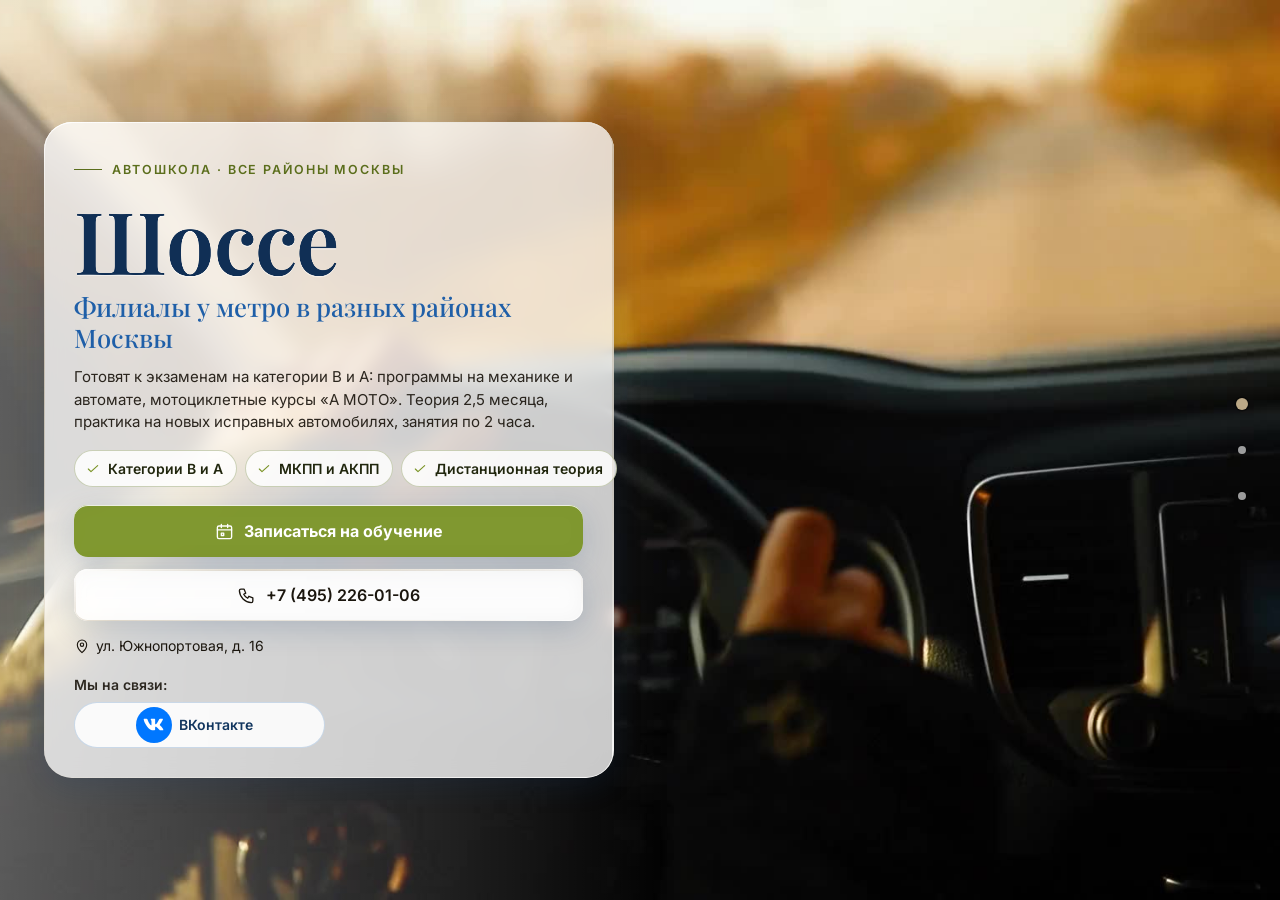
==== commit 7433bed4: "Автошкола: этап 1 — главная, цены, контакты" ====
--- a/index.html
+++ b/index.html
@@ -749,7 +749,7 @@
       <div class="sec-scroll"><div class="wrap">
         <div class="sec-head glass glow"><span class="kicker rv" style="--i:0">Филиалы</span><h2 class="h2 rv" style="--i:1">Как нас найти</h2></div>
         <div class="contacts nk-contacts vl-contacts">
-          <div class="cbox vl-offs rv"><details class="vl-grp" open><summary><svg class="ico"><use href="#ico-pin"/></svg>Филиалы<small>8 адресов</small></summary><ul class="vl-ol"><li><span>Кожуховская</span><a class="addr-link" href="https://yandex.ru/maps/?ll=37.6839962,55.7071974&z=16&pt=37.6839962,55.7071974" target="_blank" rel="noopener">ул. Южнопортовая, д. 16</a><span class="addr-note">11:00–19:00</span></li><li><span>Кожуховская</span><a class="addr-link" href="https://yandex.ru/maps/?ll=37.6821018,55.705221&z=16&pt=37.6821018,55.705221" target="_blank" rel="noopener">ул. Петра Романова, 14, с. 1</a><span class="addr-note">11:00–19:00</span></li><li><span>Южный Порт</span><a class="addr-link" href="https://yandex.ru/maps/?ll=37.6823108,55.7081977&z=16&pt=37.6823108,55.7081977" target="_blank" rel="noopener">ул. Петра Романова, 7</a><span class="addr-note">11:00–19:00</span></li><li><span>Дубровка</span><a class="addr-link" href="https://yandex.ru/maps/?ll=37.6740686,55.7152518&z=16&pt=37.6740686,55.7152518" target="_blank" rel="noopener">ул. 1-ая Машиностроения, 5</a><span class="addr-note">11:00–19:00</span></li><li><span>Автозаводская</span><a class="addr-link" href="https://yandex.ru/maps/?ll=37.6576591,55.706526&z=16&pt=37.6576591,55.706526" target="_blank" rel="noopener">ул. Автозаводская, 11</a><span class="addr-note">11:00–19:00</span></li><li><span>Сетунь</span><a class="addr-link" href="https://yandex.ru/maps/?ll=37.3982449,55.7234624&z=16&pt=37.3982449,55.7234624" target="_blank" rel="noopener">ул. Толбухина, 13, к. 2</a><span class="addr-note">ср 15:00–19:00</span></li><li><span>Славянский бульвар</span><a class="addr-link" href="https://yandex.ru/maps/?ll=37.4164942,55.7176145&z=16&pt=37.4164942,55.7176145" target="_blank" rel="noopener">Можайское шоссе, 37, к. 1</a><span class="addr-note">по договоренности</span></li><li><span>Рабочий поселок</span><a class="addr-link" href="https://yandex.ru/maps/?ll=37.4218583,55.7259527&z=16&pt=37.4218583,55.7259527" target="_blank" rel="noopener">ул. Маршала Неделина, 40</a><span class="addr-note">ср 15:00–19:00</span></li></ul></details><p class="vl-more">Записаться на обучение можно по номерам телефонов, указанным на сайте, или через заказ обратного звонка.</p></div>
+          <div class="cbox vl-offs rv"><details class="vl-grp" open><summary><svg class="ico"><use href="#ico-pin"/></svg>ЮВАО и ЮАО<small>5 адресов</small></summary><ul class="vl-ol"><li><span>Кожуховская</span><a class="addr-link" href="https://yandex.ru/maps/?ll=37.6839962,55.7071974&z=16&pt=37.6839962,55.7071974" target="_blank" rel="noopener">ул. Южнопортовая, д. 16</a><span class="addr-note">11:00–19:00</span></li><li><span>Кожуховская</span><a class="addr-link" href="https://yandex.ru/maps/?ll=37.6821018,55.705221&z=16&pt=37.6821018,55.705221" target="_blank" rel="noopener">ул. Петра Романова, 14, с. 1</a><span class="addr-note">11:00–19:00</span></li><li><span>Южный Порт</span><a class="addr-link" href="https://yandex.ru/maps/?ll=37.6823108,55.7081977&z=16&pt=37.6823108,55.7081977" target="_blank" rel="noopener">ул. Петра Романова, 7</a><span class="addr-note">11:00–19:00</span></li><li><span>Дубровка</span><a class="addr-link" href="https://yandex.ru/maps/?ll=37.6740686,55.7152518&z=16&pt=37.6740686,55.7152518" target="_blank" rel="noopener">ул. 1-ая Машиностроения, 5</a><span class="addr-note">11:00–19:00</span></li><li><span>Автозаводская</span><a class="addr-link" href="https://yandex.ru/maps/?ll=37.6576591,55.706526&z=16&pt=37.6576591,55.706526" target="_blank" rel="noopener">ул. Автозаводская, 11</a><span class="addr-note">11:00–19:00</span></li></ul></details><details class="vl-grp"><summary><svg class="ico"><use href="#ico-pin"/></svg>ЗАО<small>3 адреса</small></summary><ul class="vl-ol"><li><span>Сетунь</span><a class="addr-link" href="https://yandex.ru/maps/?ll=37.3982449,55.7234624&z=16&pt=37.3982449,55.7234624" target="_blank" rel="noopener">ул. Толбухина, 13, к. 2</a><span class="addr-note">ср 15:00–19:00</span></li><li><span>Славянский бульвар</span><a class="addr-link" href="https://yandex.ru/maps/?ll=37.4164942,55.7176145&z=16&pt=37.4164942,55.7176145" target="_blank" rel="noopener">Можайское шоссе, 37, к. 1</a><span class="addr-note">по договоренности</span></li><li><span>Рабочий поселок</span><a class="addr-link" href="https://yandex.ru/maps/?ll=37.4218583,55.7259527&z=16&pt=37.4218583,55.7259527" target="_blank" rel="noopener">ул. Маршала Неделина, 40</a><span class="addr-note">ср 15:00–19:00</span></li></ul></details><p class="vl-more">Записаться на обучение можно по номерам телефонов, указанным на сайте, или через заказ обратного звонка.</p></div>
           <div class="cbox mapbox rv" style="--i:3">
             <a class="map-static" href="https://yandex.ru/maps/?ll=37.5771,55.7137&z=10&pt=37.6839962,55.7071974,pm2orm1~37.6821018,55.705221,pm2orm2~37.6823108,55.7081977,pm2orm3~37.6740686,55.7152518,pm2orm4~37.6576591,55.706526,pm2orm5~37.3982449,55.7234624,pm2orm6~37.4164942,55.7176145,pm2orm7~37.4218583,55.7259527,pm2orm8" target="_blank" rel="noopener" aria-label="Открыть карту в Яндекс Картах"><img src="img/map-static.webp" width="720" height="300" alt="Карта: адреса автошколы" loading="lazy" decoding="async"><span class="map-osm">© OpenStreetMap</span></a><div class="map"><iframe data-src="https://yandex.ru/map-widget/v1/?ll=37.5771,55.7137&z=10&pt=37.6839962,55.7071974,pm2orm1~37.6821018,55.705221,pm2orm2~37.6823108,55.7081977,pm2orm3~37.6740686,55.7152518,pm2orm4~37.6576591,55.706526,pm2orm5~37.3982449,55.7234624,pm2orm6~37.4164942,55.7176145,pm2orm7~37.4218583,55.7259527,pm2orm8" title="Карта: Автошкола «Шоссе»" allowfullscreen></iframe></div>
             <p class="vl-tel"><svg class="ico"><use href="#ico-phone"/></svg><a class="tel" href="tel:+74952260106">+7 (495) 226-01-06</a><span class="addr-note"><span class="nw">будни с 11:00 до 19:00</span> · <span class="nw">сб и вс по предварительной договоренности</span></span><span class="addr-note">Филиалы Рабочий поселок и Сетунь: <a class="tel" href="tel:+79850231843">+7 (985) 023-18-43</a></span><span class="addr-note">Филиал Славянский бульвар: <a class="tel" href="tel:+79853591935">+7 (985) 35-919-35</a></span></p>
